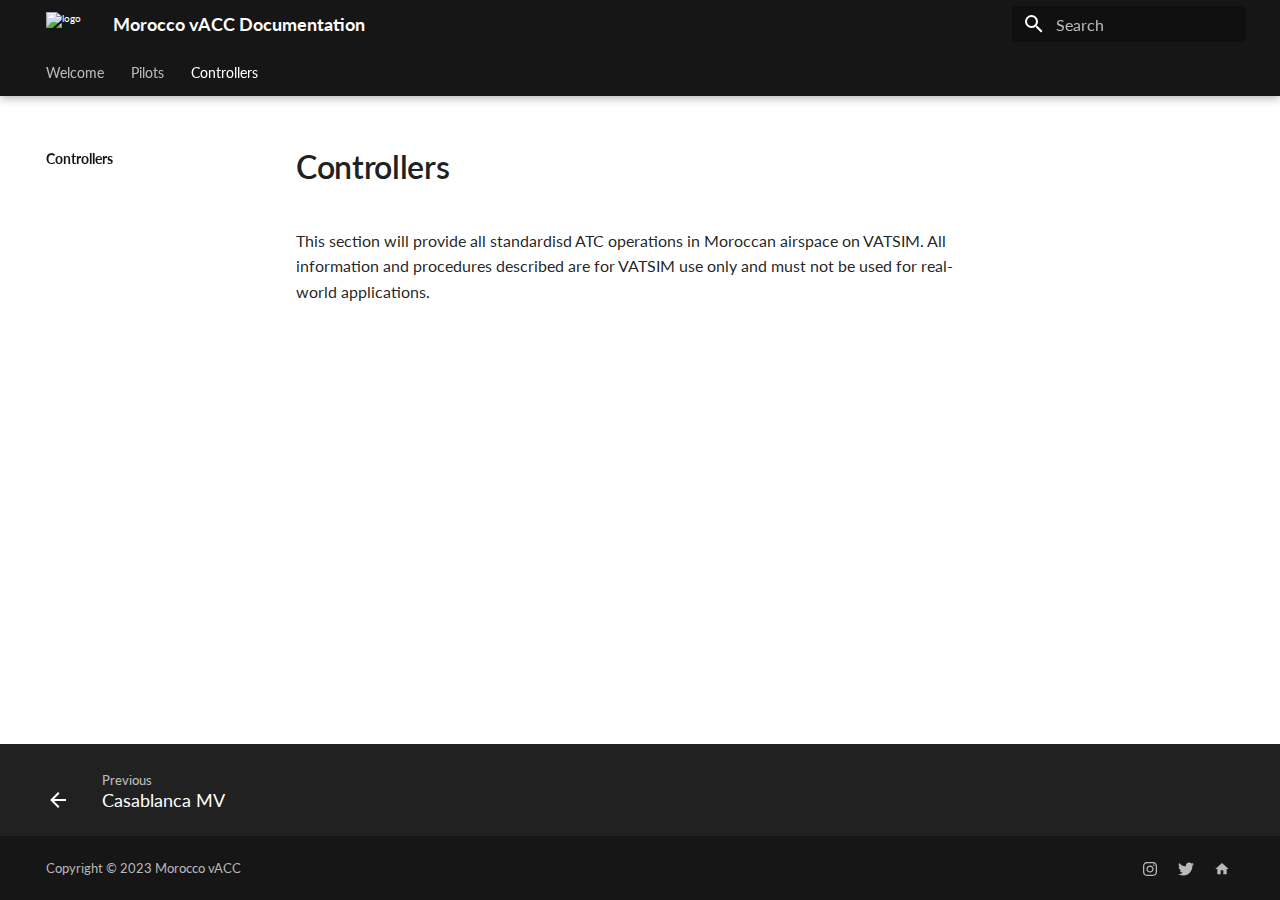
==== controllers/index.html @ 79b38e02 "Deployed 1d47300 with MkDocs version: 1.4.2" ====
<!doctype html>
<html lang="en" class="no-js">
  <head>
    
      <meta charset="utf-8">
      <meta name="viewport" content="width=device-width,initial-scale=1">
      
      
        <meta name="author" content="Ali Badreldeen & Bobbie Chell">
      
      
        <link rel="canonical" href="https://docs.vatsim.ma/controllers/">
      
      <link rel="icon" href="https://images-ext-2.discordapp.net/external/pIv8CpgEbbIyJiW8IvkGZwYP6ZGGUyQFmLRY-KtphKc/https/www.vatsim.ma/wp-content/uploads/2023/02/favicon.png">
      <meta name="generator" content="mkdocs-1.4.2, mkdocs-material-8.2.13">
    
    
      
        <title>Controllers - Morocco vACC Documentation</title>
      
    
    
      <link rel="stylesheet" href="../assets/stylesheets/main.e411adfe.min.css">
      
        
        <link rel="stylesheet" href="../assets/stylesheets/palette.cc9b2e1e.min.css">
        
      
    
    
    
      
        
        
        <link rel="preconnect" href="https://fonts.gstatic.com" crossorigin>
        <link rel="stylesheet" href="https://fonts.googleapis.com/css?family=Lato:300,300i,400,400i,700,700i%7CRoboto+Mono:400,400i,700,700i&display=fallback">
        <style>:root{--md-text-font:"Lato";--md-code-font:"Roboto Mono"}</style>
      
    
    
      <link rel="stylesheet" href="../stylesheets/marvacc.css">
    
    <script>__md_scope=new URL("..",location),__md_get=(e,_=localStorage,t=__md_scope)=>JSON.parse(_.getItem(t.pathname+"."+e)),__md_set=(e,_,t=localStorage,a=__md_scope)=>{try{t.setItem(a.pathname+"."+e,JSON.stringify(_))}catch(e){}}</script>
    
      

    
    
  </head>
  
  
    
    
    
    
    
    <body dir="ltr" data-md-color-scheme="marvacc" data-md-color-primary="" data-md-color-accent="">
  
    
    
    <input class="md-toggle" data-md-toggle="drawer" type="checkbox" id="__drawer" autocomplete="off">
    <input class="md-toggle" data-md-toggle="search" type="checkbox" id="__search" autocomplete="off">
    <label class="md-overlay" for="__drawer"></label>
    <div data-md-component="skip">
      
    </div>
    <div data-md-component="announce">
      
    </div>
    
      <div data-md-component="outdated" hidden>
        <aside class="md-banner md-banner--warning">
          
        </aside>
      </div>
    
    
      

  

<header class="md-header md-header--lifted" data-md-component="header">
  <nav class="md-header__inner md-grid" aria-label="Header">
    <a href=".." title="Morocco vACC Documentation" class="md-header__button md-logo" aria-label="Morocco vACC Documentation" data-md-component="logo">
      
  <img src="https://images-ext-2.discordapp.net/external/pIv8CpgEbbIyJiW8IvkGZwYP6ZGGUyQFmLRY-KtphKc/https/www.vatsim.ma/wp-content/uploads/2023/02/favicon.png" alt="logo">

    </a>
    <label class="md-header__button md-icon" for="__drawer">
      <svg xmlns="http://www.w3.org/2000/svg" viewBox="0 0 24 24"><path d="M3 6h18v2H3V6m0 5h18v2H3v-2m0 5h18v2H3v-2Z"/></svg>
    </label>
    <div class="md-header__title" data-md-component="header-title">
      <div class="md-header__ellipsis">
        <div class="md-header__topic">
          <span class="md-ellipsis">
            Morocco vACC Documentation
          </span>
        </div>
        <div class="md-header__topic" data-md-component="header-topic">
          <span class="md-ellipsis">
            
              Controllers
            
          </span>
        </div>
      </div>
    </div>
    
    
    
      <label class="md-header__button md-icon" for="__search">
        <svg xmlns="http://www.w3.org/2000/svg" viewBox="0 0 24 24"><path d="M9.5 3A6.5 6.5 0 0 1 16 9.5c0 1.61-.59 3.09-1.56 4.23l.27.27h.79l5 5-1.5 1.5-5-5v-.79l-.27-.27A6.516 6.516 0 0 1 9.5 16 6.5 6.5 0 0 1 3 9.5 6.5 6.5 0 0 1 9.5 3m0 2C7 5 5 7 5 9.5S7 14 9.5 14 14 12 14 9.5 12 5 9.5 5Z"/></svg>
      </label>
      <div class="md-search" data-md-component="search" role="dialog">
  <label class="md-search__overlay" for="__search"></label>
  <div class="md-search__inner" role="search">
    <form class="md-search__form" name="search">
      <input type="text" class="md-search__input" name="query" aria-label="Search" placeholder="Search" autocapitalize="off" autocorrect="off" autocomplete="off" spellcheck="false" data-md-component="search-query" required>
      <label class="md-search__icon md-icon" for="__search">
        <svg xmlns="http://www.w3.org/2000/svg" viewBox="0 0 24 24"><path d="M9.5 3A6.5 6.5 0 0 1 16 9.5c0 1.61-.59 3.09-1.56 4.23l.27.27h.79l5 5-1.5 1.5-5-5v-.79l-.27-.27A6.516 6.516 0 0 1 9.5 16 6.5 6.5 0 0 1 3 9.5 6.5 6.5 0 0 1 9.5 3m0 2C7 5 5 7 5 9.5S7 14 9.5 14 14 12 14 9.5 12 5 9.5 5Z"/></svg>
        <svg xmlns="http://www.w3.org/2000/svg" viewBox="0 0 24 24"><path d="M20 11v2H8l5.5 5.5-1.42 1.42L4.16 12l7.92-7.92L13.5 5.5 8 11h12Z"/></svg>
      </label>
      <nav class="md-search__options" aria-label="Search">
        
          <a href="javascript:void(0)" class="md-search__icon md-icon" aria-label="Share" data-clipboard data-clipboard-text="" data-md-component="search-share" tabindex="-1">
            <svg xmlns="http://www.w3.org/2000/svg" viewBox="0 0 24 24"><path d="M18 16.08c-.76 0-1.44.3-1.96.77L8.91 12.7c.05-.23.09-.46.09-.7 0-.24-.04-.47-.09-.7l7.05-4.11c.54.5 1.25.81 2.04.81a3 3 0 0 0 3-3 3 3 0 0 0-3-3 3 3 0 0 0-3 3c0 .24.04.47.09.7L8.04 9.81C7.5 9.31 6.79 9 6 9a3 3 0 0 0-3 3 3 3 0 0 0 3 3c.79 0 1.5-.31 2.04-.81l7.12 4.15c-.05.21-.08.43-.08.66 0 1.61 1.31 2.91 2.92 2.91 1.61 0 2.92-1.3 2.92-2.91A2.92 2.92 0 0 0 18 16.08Z"/></svg>
          </a>
        
        <button type="reset" class="md-search__icon md-icon" aria-label="Clear" tabindex="-1">
          <svg xmlns="http://www.w3.org/2000/svg" viewBox="0 0 24 24"><path d="M19 6.41 17.59 5 12 10.59 6.41 5 5 6.41 10.59 12 5 17.59 6.41 19 12 13.41 17.59 19 19 17.59 13.41 12 19 6.41Z"/></svg>
        </button>
      </nav>
      
        <div class="md-search__suggest" data-md-component="search-suggest"></div>
      
    </form>
    <div class="md-search__output">
      <div class="md-search__scrollwrap" data-md-scrollfix>
        <div class="md-search-result" data-md-component="search-result">
          <div class="md-search-result__meta">
            Initializing search
          </div>
          <ol class="md-search-result__list"></ol>
        </div>
      </div>
    </div>
  </div>
</div>
    
    
  </nav>
  
    
      
<nav class="md-tabs" aria-label="Tabs" data-md-component="tabs">
  <div class="md-tabs__inner md-grid">
    <ul class="md-tabs__list">
      
        
  
  


  <li class="md-tabs__item">
    <a href=".." class="md-tabs__link">
      Welcome
    </a>
  </li>

      
        
  
  


  
  
  
    <li class="md-tabs__item">
      <a href="../pilots/" class="md-tabs__link">
        Pilots
      </a>
    </li>
  

      
        
  
  
    
  


  
  
  
    <li class="md-tabs__item">
      <a href="./" class="md-tabs__link md-tabs__link--active">
        Controllers
      </a>
    </li>
  

      
    </ul>
  </div>
</nav>
    
  
</header>
    
    <div class="md-container" data-md-component="container">
      
      
        
      
      <main class="md-main" data-md-component="main">
        <div class="md-main__inner md-grid">
          
            
              
              <div class="md-sidebar md-sidebar--primary" data-md-component="sidebar" data-md-type="navigation" >
                <div class="md-sidebar__scrollwrap">
                  <div class="md-sidebar__inner">
                    

  


<nav class="md-nav md-nav--primary md-nav--lifted" aria-label="Navigation" data-md-level="0">
  <label class="md-nav__title" for="__drawer">
    <a href=".." title="Morocco vACC Documentation" class="md-nav__button md-logo" aria-label="Morocco vACC Documentation" data-md-component="logo">
      
  <img src="https://images-ext-2.discordapp.net/external/pIv8CpgEbbIyJiW8IvkGZwYP6ZGGUyQFmLRY-KtphKc/https/www.vatsim.ma/wp-content/uploads/2023/02/favicon.png" alt="logo">

    </a>
    Morocco vACC Documentation
  </label>
  
  <ul class="md-nav__list" data-md-scrollfix>
    
      
      
      

  
  
  
    <li class="md-nav__item">
      <a href=".." class="md-nav__link">
        Welcome
      </a>
    </li>
  

    
      
      
      

  
  
  
    
    <li class="md-nav__item md-nav__item--nested">
      
      
        <input class="md-nav__toggle md-toggle" data-md-toggle="__nav_2" type="checkbox" id="__nav_2" >
      
      
      
        
          
            
          
        
          
        
      
      
        
        
        <div class="md-nav__link md-nav__link--index ">
          <a href="../pilots/">Pilots</a>
          
            <label for="__nav_2">
              <span class="md-nav__icon md-icon"></span>
            </label>
          
        </div>
      
      <nav class="md-nav" aria-label="Pilots" data-md-level="1">
        <label class="md-nav__title" for="__nav_2">
          <span class="md-nav__icon md-icon"></span>
          Pilots
        </label>
        <ul class="md-nav__list" data-md-scrollfix>
          
            
          
            
              
  
  
  
    
      
    
    <li class="md-nav__item md-nav__item--section md-nav__item--nested">
      
      
        <input class="md-nav__toggle md-toggle" data-md-toggle="__nav_2_2" type="checkbox" id="__nav_2_2" >
      
      
      
        
          
        
      
      
        <label class="md-nav__link" for="__nav_2_2">
          Briefings
          <span class="md-nav__icon md-icon"></span>
        </label>
      
      <nav class="md-nav" aria-label="Briefings" data-md-level="2">
        <label class="md-nav__title" for="__nav_2_2">
          <span class="md-nav__icon md-icon"></span>
          Briefings
        </label>
        <ul class="md-nav__list" data-md-scrollfix>
          
            
              
  
  
  
    <li class="md-nav__item">
      <a href="../pilots/briefings/casablanca/" class="md-nav__link">
        Casablanca MV
      </a>
    </li>
  

            
          
        </ul>
      </nav>
    </li>
  

            
          
        </ul>
      </nav>
    </li>
  

    
      
      
      

  
  
    
  
  
    
    <li class="md-nav__item md-nav__item--active md-nav__item--nested">
      
      
        <input class="md-nav__toggle md-toggle" data-md-toggle="__nav_3" type="checkbox" id="__nav_3" checked>
      
      
      
        
          
            
          
        
      
      
        
        
        <div class="md-nav__link md-nav__link--index md-nav__link--active">
          <a href="./">Controllers</a>
          
        </div>
      
      <nav class="md-nav" aria-label="Controllers" data-md-level="1">
        <label class="md-nav__title" for="__nav_3">
          <span class="md-nav__icon md-icon"></span>
          Controllers
        </label>
        <ul class="md-nav__list" data-md-scrollfix>
          
            
          
        </ul>
      </nav>
    </li>
  

    
  </ul>
</nav>
                  </div>
                </div>
              </div>
            
            
              
              <div class="md-sidebar md-sidebar--secondary" data-md-component="sidebar" data-md-type="toc" >
                <div class="md-sidebar__scrollwrap">
                  <div class="md-sidebar__inner">
                    

<nav class="md-nav md-nav--secondary" aria-label="Table of contents">
  
  
  
  
</nav>
                  </div>
                </div>
              </div>
            
          
          <div class="md-content" data-md-component="content">
            <article class="md-content__inner md-typeset">
              
                
  <a href="edit/main/docs/controllers/index.md" title="Edit this page" class="md-content__button md-icon">
    <svg xmlns="http://www.w3.org/2000/svg" viewBox="0 0 24 24"><path d="M20.71 7.04c.39-.39.39-1.04 0-1.41l-2.34-2.34c-.37-.39-1.02-.39-1.41 0l-1.84 1.83 3.75 3.75M3 17.25V21h3.75L17.81 9.93l-3.75-3.75L3 17.25Z"/></svg>
  </a>



  <h1>Controllers</h1>

<p>This section will provide all standardisd ATC operations in Moroccan airspace on VATSIM. All information and procedures described are for VATSIM use only and must not be used for real-world applications.</p>

              
            </article>
          </div>
        </div>
        
      </main>
      
        <footer class="md-footer">
  
    <nav class="md-footer__inner md-grid" aria-label="Footer">
      
        
        <a href="../pilots/briefings/casablanca/" class="md-footer__link md-footer__link--prev" aria-label="Previous: Casablanca MV" rel="prev">
          <div class="md-footer__button md-icon">
            <svg xmlns="http://www.w3.org/2000/svg" viewBox="0 0 24 24"><path d="M20 11v2H8l5.5 5.5-1.42 1.42L4.16 12l7.92-7.92L13.5 5.5 8 11h12Z"/></svg>
          </div>
          <div class="md-footer__title">
            <div class="md-ellipsis">
              <span class="md-footer__direction">
                Previous
              </span>
              Casablanca MV
            </div>
          </div>
        </a>
      
      
    </nav>
  
  <div class="md-footer-meta md-typeset">
    <div class="md-footer-meta__inner md-grid">
      <div class="md-copyright">
  
    <div class="md-copyright__highlight">
      Copyright © 2023 Morocco vACC
    </div>
  
  
</div>
      
        <div class="md-social">
  
    
    
      
      
    
    <a href="https://www.instagram.com/moroccovacc/" target="_blank" rel="noopener" title="www.instagram.com" class="md-social__link">
      <svg xmlns="http://www.w3.org/2000/svg" viewBox="0 0 448 512"><!--! Font Awesome Free 6.1.1 by @fontawesome - https://fontawesome.com License - https://fontawesome.com/license/free (Icons: CC BY 4.0, Fonts: SIL OFL 1.1, Code: MIT License) Copyright 2022 Fonticons, Inc.--><path d="M224.1 141c-63.6 0-114.9 51.3-114.9 114.9s51.3 114.9 114.9 114.9S339 319.5 339 255.9 287.7 141 224.1 141zm0 189.6c-41.1 0-74.7-33.5-74.7-74.7s33.5-74.7 74.7-74.7 74.7 33.5 74.7 74.7-33.6 74.7-74.7 74.7zm146.4-194.3c0 14.9-12 26.8-26.8 26.8-14.9 0-26.8-12-26.8-26.8s12-26.8 26.8-26.8 26.8 12 26.8 26.8zm76.1 27.2c-1.7-35.9-9.9-67.7-36.2-93.9-26.2-26.2-58-34.4-93.9-36.2-37-2.1-147.9-2.1-184.9 0-35.8 1.7-67.6 9.9-93.9 36.1s-34.4 58-36.2 93.9c-2.1 37-2.1 147.9 0 184.9 1.7 35.9 9.9 67.7 36.2 93.9s58 34.4 93.9 36.2c37 2.1 147.9 2.1 184.9 0 35.9-1.7 67.7-9.9 93.9-36.2 26.2-26.2 34.4-58 36.2-93.9 2.1-37 2.1-147.8 0-184.8zM398.8 388c-7.8 19.6-22.9 34.7-42.6 42.6-29.5 11.7-99.5 9-132.1 9s-102.7 2.6-132.1-9c-19.6-7.8-34.7-22.9-42.6-42.6-11.7-29.5-9-99.5-9-132.1s-2.6-102.7 9-132.1c7.8-19.6 22.9-34.7 42.6-42.6 29.5-11.7 99.5-9 132.1-9s102.7-2.6 132.1 9c19.6 7.8 34.7 22.9 42.6 42.6 11.7 29.5 9 99.5 9 132.1s2.7 102.7-9 132.1z"/></svg>
    </a>
  
    
    
      
      
    
    <a href="https://twitter.com/MoroccoVacc" target="_blank" rel="noopener" title="twitter.com" class="md-social__link">
      <svg xmlns="http://www.w3.org/2000/svg" viewBox="0 0 512 512"><!--! Font Awesome Free 6.1.1 by @fontawesome - https://fontawesome.com License - https://fontawesome.com/license/free (Icons: CC BY 4.0, Fonts: SIL OFL 1.1, Code: MIT License) Copyright 2022 Fonticons, Inc.--><path d="M459.37 151.716c.325 4.548.325 9.097.325 13.645 0 138.72-105.583 298.558-298.558 298.558-59.452 0-114.68-17.219-161.137-47.106 8.447.974 16.568 1.299 25.34 1.299 49.055 0 94.213-16.568 130.274-44.832-46.132-.975-84.792-31.188-98.112-72.772 6.498.974 12.995 1.624 19.818 1.624 9.421 0 18.843-1.3 27.614-3.573-48.081-9.747-84.143-51.98-84.143-102.985v-1.299c13.969 7.797 30.214 12.67 47.431 13.319-28.264-18.843-46.781-51.005-46.781-87.391 0-19.492 5.197-37.36 14.294-52.954 51.655 63.675 129.3 105.258 216.365 109.807-1.624-7.797-2.599-15.918-2.599-24.04 0-57.828 46.782-104.934 104.934-104.934 30.213 0 57.502 12.67 76.67 33.137 23.715-4.548 46.456-13.32 66.599-25.34-7.798 24.366-24.366 44.833-46.132 57.827 21.117-2.273 41.584-8.122 60.426-16.243-14.292 20.791-32.161 39.308-52.628 54.253z"/></svg>
    </a>
  
    
    
    <a href="https://vatsim.ma" target="_blank" rel="noopener" title="Home" class="md-social__link">
      <svg xmlns="http://www.w3.org/2000/svg" viewBox="0 0 24 24"><path d="M10 20v-6h4v6h5v-8h3L12 3 2 12h3v8h5Z"/></svg>
    </a>
  
</div>
      
    </div>
  </div>
</footer>
      
    </div>
    <div class="md-dialog" data-md-component="dialog">
      <div class="md-dialog__inner md-typeset"></div>
    </div>
    <script id="__config" type="application/json">{"base": "..", "features": ["navigation.tabs", "navigation.sections", "toc", "breadcrumbs", "navigation.instant", "navigation.tabs.sticky", "navigation.tracking", "navigation.indexes", "search.suggest", "search.highlight", "search.share"], "search": "../assets/javascripts/workers/search.2a1c317c.min.js", "translations": {"clipboard.copied": "Copied to clipboard", "clipboard.copy": "Copy to clipboard", "search.config.lang": "en", "search.config.pipeline": "trimmer, stopWordFilter", "search.config.separator": "[\\s\\-]+", "search.placeholder": "Search", "search.result.more.one": "1 more on this page", "search.result.more.other": "# more on this page", "search.result.none": "No matching documents", "search.result.one": "1 matching document", "search.result.other": "# matching documents", "search.result.placeholder": "Type to start searching", "search.result.term.missing": "Missing", "select.version.title": "Select version"}, "version": {"provider": "mike"}}</script>
    
    
      <script src="../assets/javascripts/bundle.ed9748b7.min.js"></script>
      
    
  </body>
</html>
---- assets/stylesheets/main.e411adfe.min.css ----
@charset "UTF-8";html{-webkit-text-size-adjust:none;-moz-text-size-adjust:none;-ms-text-size-adjust:none;text-size-adjust:none;box-sizing:border-box}*,:after,:before{box-sizing:inherit}@media (prefers-reduced-motion){*,:after,:before{transition:none!important}}body{margin:0}a,button,input,label{-webkit-tap-highlight-color:transparent}a{color:inherit;text-decoration:none}hr{border:0;box-sizing:initial;display:block;height:.05rem;overflow:visible;padding:0}small{font-size:80%}sub,sup{line-height:1em}img{border-style:none}table{border-collapse:initial;border-spacing:0}td,th{font-weight:400;vertical-align:top}button{background:transparent;border:0;font-family:inherit;font-size:inherit;margin:0;padding:0}input{border:0;outline:none}:root{--md-default-fg-color:rgba(0,0,0,.87);--md-default-fg-color--light:rgba(0,0,0,.54);--md-default-fg-color--lighter:rgba(0,0,0,.32);--md-default-fg-color--lightest:rgba(0,0,0,.07);--md-default-bg-color:#fff;--md-default-bg-color--light:hsla(0,0%,100%,.7);--md-default-bg-color--lighter:hsla(0,0%,100%,.3);--md-default-bg-color--lightest:hsla(0,0%,100%,.12);--md-primary-fg-color:#4051b5;--md-primary-fg-color--light:#5d6cc0;--md-primary-fg-color--dark:#303fa1;--md-primary-bg-color:#fff;--md-primary-bg-color--light:hsla(0,0%,100%,.7);--md-accent-fg-color:#526cfe;--md-accent-fg-color--transparent:rgba(82,108,254,.1);--md-accent-bg-color:#fff;--md-accent-bg-color--light:hsla(0,0%,100%,.7);--md-shadow-z1:0 0.2rem 0.5rem rgba(0,0,0,.05),0 0 0.05rem rgba(0,0,0,.1);--md-shadow-z2:0 0.2rem 0.5rem rgba(0,0,0,.1),0 0 0.05rem rgba(0,0,0,.25);--md-shadow-z3:0 0.2rem 0.5rem rgba(0,0,0,.2),0 0 0.05rem rgba(0,0,0,.35)}:root>*{--md-code-fg-color:#36464e;--md-code-bg-color:#f5f5f5;--md-code-hl-color:rgba(255,255,0,.5);--md-code-hl-number-color:#d52a2a;--md-code-hl-special-color:#db1457;--md-code-hl-function-color:#a846b9;--md-code-hl-constant-color:#6e59d9;--md-code-hl-keyword-color:#3f6ec6;--md-code-hl-string-color:#1c7d4d;--md-code-hl-name-color:var(--md-code-fg-color);--md-code-hl-operator-color:var(--md-default-fg-color--light);--md-code-hl-punctuation-color:var(--md-default-fg-color--light);--md-code-hl-comment-color:var(--md-default-fg-color--light);--md-code-hl-generic-color:var(--md-default-fg-color--light);--md-code-hl-variable-color:var(--md-default-fg-color--light);--md-typeset-color:var(--md-default-fg-color);--md-typeset-a-color:var(--md-primary-fg-color);--md-typeset-mark-color:rgba(255,255,0,.5);--md-typeset-del-color:rgba(245,80,61,.15);--md-typeset-ins-color:rgba(11,213,112,.15);--md-typeset-kbd-color:#fafafa;--md-typeset-kbd-accent-color:#fff;--md-typeset-kbd-border-color:#b8b8b8;--md-typeset-table-color:rgba(0,0,0,.12);--md-admonition-fg-color:var(--md-default-fg-color);--md-admonition-bg-color:var(--md-default-bg-color);--md-footer-fg-color:#fff;--md-footer-fg-color--light:hsla(0,0%,100%,.7);--md-footer-fg-color--lighter:hsla(0,0%,100%,.3);--md-footer-bg-color:rgba(0,0,0,.87);--md-footer-bg-color--dark:rgba(0,0,0,.32)}.md-icon svg{fill:currentcolor;display:block;height:1.2rem;width:1.2rem}body{-webkit-font-smoothing:antialiased;-moz-osx-font-smoothing:grayscale;--md-text-font-family:var(--md-text-font,_),-apple-system,BlinkMacSystemFont,Helvetica,Arial,sans-serif;--md-code-font-family:var(--md-code-font,_),SFMono-Regular,Consolas,Menlo,monospace}body,input{font-feature-settings:"kern","liga";font-family:var(--md-text-font-family)}body,code,input,kbd,pre{color:var(--md-typeset-color)}code,kbd,pre{font-feature-settings:"kern";font-family:var(--md-code-font-family)}:root{--md-typeset-table-sort-icon:url('data:image/svg+xml;charset=utf-8,<svg xmlns="http://www.w3.org/2000/svg" viewBox="0 0 24 24"><path d="m18 21-4-4h3V7h-3l4-4 4 4h-3v10h3M2 19v-2h10v2M2 13v-2h7v2M2 7V5h4v2H2Z"/></svg>');--md-typeset-table-sort-icon--asc:url('data:image/svg+xml;charset=utf-8,<svg xmlns="http://www.w3.org/2000/svg" viewBox="0 0 24 24"><path d="M19 17h3l-4 4-4-4h3V3h2M2 17h10v2H2M6 5v2H2V5m0 6h7v2H2v-2Z"/></svg>');--md-typeset-table-sort-icon--desc:url('data:image/svg+xml;charset=utf-8,<svg xmlns="http://www.w3.org/2000/svg" viewBox="0 0 24 24"><path d="M19 7h3l-4-4-4 4h3v14h2M2 17h10v2H2M6 5v2H2V5m0 6h7v2H2v-2Z"/></svg>')}.md-typeset{-webkit-print-color-adjust:exact;-moz-print-color-adjust:exact;color-adjust:exact;font-size:.8rem;line-height:1.6}@media print{.md-typeset{font-size:.68rem}}.md-typeset blockquote,.md-typeset dl,.md-typeset figure,.md-typeset ol,.md-typeset pre,.md-typeset ul{margin-bottom:1em;margin-top:1em}.md-typeset h1{color:var(--md-default-fg-color--light);font-size:2em;line-height:1.3;margin:0 0 1.25em}.md-typeset h1,.md-typeset h2{font-weight:300;letter-spacing:-.01em}.md-typeset h2{font-size:1.5625em;line-height:1.4;margin:1.6em 0 .64em}.md-typeset h3{font-size:1.25em;font-weight:400;letter-spacing:-.01em;line-height:1.5;margin:1.6em 0 .8em}.md-typeset h2+h3{margin-top:.8em}.md-typeset h4{font-weight:700;letter-spacing:-.01em;margin:1em 0}.md-typeset h5,.md-typeset h6{color:var(--md-default-fg-color--light);font-size:.8em;font-weight:700;letter-spacing:-.01em;margin:1.25em 0}.md-typeset h5{text-transform:uppercase}.md-typeset hr{border-bottom:.05rem solid var(--md-default-fg-color--lightest);display:flow-root;margin:1.5em 0}.md-typeset a{color:var(--md-typeset-a-color);word-break:break-word}.md-typeset a,.md-typeset a:before{transition:color 125ms}.md-typeset a:focus,.md-typeset a:hover{color:var(--md-accent-fg-color)}.md-typeset a:focus code,.md-typeset a:hover code{background-color:var(--md-accent-fg-color--transparent)}.md-typeset a code{color:currentcolor;transition:background-color 125ms}.md-typeset a.focus-visible{outline-color:var(--md-accent-fg-color);outline-offset:.2rem}.md-typeset code,.md-typeset kbd,.md-typeset pre{color:var(--md-code-fg-color);direction:ltr}@media print{.md-typeset code,.md-typeset kbd,.md-typeset pre{white-space:pre-wrap}}.md-typeset code{background-color:var(--md-code-bg-color);border-radius:.1rem;-webkit-box-decoration-break:clone;box-decoration-break:clone;font-size:.85em;padding:0 .2941176471em;word-break:break-word}.md-typeset code:not(.focus-visible){-webkit-tap-highlight-color:transparent;outline:none}.md-typeset pre{display:flow-root;line-height:1.4;position:relative}.md-typeset pre>code{-webkit-box-decoration-break:slice;box-decoration-break:slice;box-shadow:none;display:block;margin:0;outline-color:var(--md-accent-fg-color);overflow:auto;padding:.7720588235em 1.1764705882em;scrollbar-color:var(--md-default-fg-color--lighter) transparent;scrollbar-width:thin;touch-action:auto;word-break:normal}.md-typeset pre>code:hover{scrollbar-color:var(--md-accent-fg-color) transparent}.md-typeset pre>code::-webkit-scrollbar{height:.2rem;width:.2rem}.md-typeset pre>code::-webkit-scrollbar-thumb{background-color:var(--md-default-fg-color--lighter)}.md-typeset pre>code::-webkit-scrollbar-thumb:hover{background-color:var(--md-accent-fg-color)}.md-typeset kbd{background-color:var(--md-typeset-kbd-color);border-radius:.1rem;box-shadow:0 .1rem 0 .05rem var(--md-typeset-kbd-border-color),0 .1rem 0 var(--md-typeset-kbd-border-color),0 -.1rem .2rem var(--md-typeset-kbd-accent-color) inset;color:var(--md-default-fg-color);display:inline-block;font-size:.75em;padding:0 .6666666667em;vertical-align:text-top;word-break:break-word}.md-typeset mark{background-color:var(--md-typeset-mark-color);-webkit-box-decoration-break:clone;box-decoration-break:clone;color:inherit;word-break:break-word}.md-typeset abbr{border-bottom:.05rem dotted var(--md-default-fg-color--light);cursor:help;text-decoration:none}@media (hover:none){.md-typeset abbr{position:relative}.md-typeset abbr[title]:-webkit-any(:focus,:hover):after{background-color:var(--md-default-fg-color);border-radius:.1rem;box-shadow:var(--md-shadow-z3);color:var(--md-default-bg-color);content:attr(title);display:inline-block;font-size:.7rem;margin-top:2em;max-width:80%;min-width:-webkit-max-content;min-width:max-content;padding:.2rem .3rem;position:absolute;width:auto}.md-typeset abbr[title]:-moz-any(:focus,:hover):after{background-color:var(--md-default-fg-color);border-radius:.1rem;box-shadow:var(--md-shadow-z3);color:var(--md-default-bg-color);content:attr(title);display:inline-block;font-size:.7rem;margin-top:2em;max-width:80%;min-width:-moz-max-content;min-width:max-content;padding:.2rem .3rem;position:absolute;width:auto}[dir=ltr] .md-typeset abbr[title]:-webkit-any(:focus,:hover):after{left:0}[dir=ltr] .md-typeset abbr[title]:-moz-any(:focus,:hover):after{left:0}[dir=ltr] .md-typeset abbr[title]:is(:focus,:hover):after{left:0}[dir=rtl] .md-typeset abbr[title]:-webkit-any(:focus,:hover):after{right:0}[dir=rtl] .md-typeset abbr[title]:-moz-any(:focus,:hover):after{right:0}[dir=rtl] .md-typeset abbr[title]:is(:focus,:hover):after{right:0}.md-typeset abbr[title]:is(:focus,:hover):after{background-color:var(--md-default-fg-color);border-radius:.1rem;box-shadow:var(--md-shadow-z3);color:var(--md-default-bg-color);content:attr(title);display:inline-block;font-size:.7rem;margin-top:2em;max-width:80%;min-width:-webkit-max-content;min-width:-moz-max-content;min-width:max-content;padding:.2rem .3rem;position:absolute;width:auto}}.md-typeset small{opacity:.75}[dir=ltr] .md-typeset sub,[dir=ltr] .md-typeset sup{margin-left:.078125em}[dir=rtl] .md-typeset sub,[dir=rtl] .md-typeset sup{margin-right:.078125em}[dir=ltr] .md-typeset blockquote{padding-left:.6rem}[dir=rtl] .md-typeset blockquote{padding-right:.6rem}[dir=ltr] .md-typeset blockquote{border-left:.2rem solid var(--md-default-fg-color--lighter)}[dir=rtl] .md-typeset blockquote{border-right:.2rem solid var(--md-default-fg-color--lighter)}.md-typeset blockquote{color:var(--md-default-fg-color--light);margin-left:0;margin-right:0}.md-typeset ul{list-style-type:disc}[dir=ltr] .md-typeset ol,[dir=ltr] .md-typeset ul{margin-left:.625em}[dir=rtl] .md-typeset ol,[dir=rtl] .md-typeset ul{margin-right:.625em}.md-typeset ol,.md-typeset ul{padding:0}.md-typeset ol:not([hidden]),.md-typeset ul:not([hidden]){display:flow-root}.md-typeset ol ol,.md-typeset ul ol{list-style-type:lower-alpha}.md-typeset ol ol ol,.md-typeset ul ol ol{list-style-type:lower-roman}[dir=ltr] .md-typeset ol li,[dir=ltr] .md-typeset ul li{margin-left:1.25em}[dir=rtl] .md-typeset ol li,[dir=rtl] .md-typeset ul li{margin-right:1.25em}.md-typeset ol li,.md-typeset ul li{margin-bottom:.5em}.md-typeset ol li blockquote,.md-typeset ol li p,.md-typeset ul li blockquote,.md-typeset ul li p{margin:.5em 0}.md-typeset ol li:last-child,.md-typeset ul li:last-child{margin-bottom:0}.md-typeset ol li :-webkit-any(ul,ol),.md-typeset ul li :-webkit-any(ul,ol){margin-bottom:.5em;margin-top:.5em}.md-typeset ol li :-moz-any(ul,ol),.md-typeset ul li :-moz-any(ul,ol){margin-bottom:.5em;margin-top:.5em}[dir=ltr] .md-typeset ol li :-webkit-any(ul,ol),[dir=ltr] .md-typeset ul li :-webkit-any(ul,ol){margin-left:.625em}[dir=ltr] .md-typeset ol li :-moz-any(ul,ol),[dir=ltr] .md-typeset ul li :-moz-any(ul,ol){margin-left:.625em}[dir=ltr] .md-typeset ol li :is(ul,ol),[dir=ltr] .md-typeset ul li :is(ul,ol){margin-left:.625em}[dir=rtl] .md-typeset ol li :-webkit-any(ul,ol),[dir=rtl] .md-typeset ul li :-webkit-any(ul,ol){margin-right:.625em}[dir=rtl] .md-typeset ol li :-moz-any(ul,ol),[dir=rtl] .md-typeset ul li :-moz-any(ul,ol){margin-right:.625em}[dir=rtl] .md-typeset ol li :is(ul,ol),[dir=rtl] .md-typeset ul li :is(ul,ol){margin-right:.625em}.md-typeset ol li :is(ul,ol),.md-typeset ul li :is(ul,ol){margin-bottom:.5em;margin-top:.5em}[dir=ltr] .md-typeset dd{margin-left:1.875em}[dir=rtl] .md-typeset dd{margin-right:1.875em}.md-typeset dd{margin-bottom:1.5em;margin-top:1em}.md-typeset img,.md-typeset svg{height:auto;max-width:100%}.md-typeset img[align=left],.md-typeset svg[align=left]{margin:1em 1em 1em 0}.md-typeset img[align=right],.md-typeset svg[align=right]{margin:1em 0 1em 1em}.md-typeset img[align]:only-child,.md-typeset svg[align]:only-child{margin-top:0}.md-typeset img[src$="#gh-dark-mode-only"],.md-typeset img[src$="#only-dark"]{display:none}.md-typeset figure{display:flow-root;margin:1em auto;max-width:100%;text-align:center;width:-webkit-fit-content;width:-moz-fit-content;width:fit-content}.md-typeset figure img{display:block}.md-typeset figcaption{font-style:italic;margin:1em auto;max-width:24rem}.md-typeset iframe{max-width:100%}.md-typeset table:not([class]){background-color:var(--md-default-bg-color);border:.05rem solid var(--md-typeset-table-color);border-radius:.1rem;display:inline-block;font-size:.64rem;max-width:100%;overflow:auto;touch-action:auto}@media print{.md-typeset table:not([class]){display:table}}.md-typeset table:not([class])+*{margin-top:1.5em}.md-typeset table:not([class]) :-webkit-any(th,td)>:first-child{margin-top:0}.md-typeset table:not([class]) :-moz-any(th,td)>:first-child{margin-top:0}.md-typeset table:not([class]) :is(th,td)>:first-child{margin-top:0}.md-typeset table:not([class]) :-webkit-any(th,td)>:last-child{margin-bottom:0}.md-typeset table:not([class]) :-moz-any(th,td)>:last-child{margin-bottom:0}.md-typeset table:not([class]) :is(th,td)>:last-child{margin-bottom:0}.md-typeset table:not([class]) :-webkit-any(th,td):not([align]){text-align:left}.md-typeset table:not([class]) :-moz-any(th,td):not([align]){text-align:left}.md-typeset table:not([class]) :is(th,td):not([align]){text-align:left}[dir=rtl] .md-typeset table:not([class]) :-webkit-any(th,td):not([align]){text-align:right}[dir=rtl] .md-typeset table:not([class]) :-moz-any(th,td):not([align]){text-align:right}[dir=rtl] .md-typeset table:not([class]) :is(th,td):not([align]){text-align:right}.md-typeset table:not([class]) th{font-weight:700;min-width:5rem;padding:.9375em 1.25em;vertical-align:top}.md-typeset table:not([class]) th a{color:inherit}.md-typeset table:not([class]) td{border-top:.05rem solid var(--md-typeset-table-color);padding:.9375em 1.25em;vertical-align:top}.md-typeset table:not([class]) tbody tr{transition:background-color 125ms}.md-typeset table:not([class]) tbody tr:hover{background-color:rgba(0,0,0,.035);box-shadow:0 .05rem 0 var(--md-default-bg-color) inset}.md-typeset table:not([class]) a{word-break:normal}.md-typeset table th[role=columnheader]{cursor:pointer}[dir=ltr] .md-typeset table th[role=columnheader]:after{margin-left:.5em}[dir=rtl] .md-typeset table th[role=columnheader]:after{margin-right:.5em}.md-typeset table th[role=columnheader]:after{content:"";display:inline-block;height:1.2em;-webkit-mask-image:var(--md-typeset-table-sort-icon);mask-image:var(--md-typeset-table-sort-icon);-webkit-mask-repeat:no-repeat;mask-repeat:no-repeat;-webkit-mask-size:contain;mask-size:contain;transition:background-color 125ms;vertical-align:text-bottom;width:1.2em}.md-typeset table th[role=columnheader]:hover:after{background-color:var(--md-default-fg-color--lighter)}.md-typeset table th[role=columnheader][aria-sort=ascending]:after{background-color:var(--md-default-fg-color--light);-webkit-mask-image:var(--md-typeset-table-sort-icon--asc);mask-image:var(--md-typeset-table-sort-icon--asc)}.md-typeset table th[role=columnheader][aria-sort=descending]:after{background-color:var(--md-default-fg-color--light);-webkit-mask-image:var(--md-typeset-table-sort-icon--desc);mask-image:var(--md-typeset-table-sort-icon--desc)}.md-typeset__scrollwrap{margin:1em -.8rem;overflow-x:auto;touch-action:auto}.md-typeset__table{display:inline-block;margin-bottom:.5em;padding:0 .8rem}@media print{.md-typeset__table{display:block}}html .md-typeset__table table{display:table;margin:0;overflow:hidden;width:100%}@media screen and (max-width:44.9375em){.md-content__inner>pre{margin:1em -.8rem}.md-content__inner>pre code{border-radius:0}}.md-banner{background-color:var(--md-footer-bg-color);color:var(--md-footer-fg-color);overflow:auto}@media print{.md-banner{display:none}}.md-banner--warning{background:var(--md-typeset-mark-color);color:var(--md-default-fg-color)}.md-banner__inner{font-size:.7rem;margin:.6rem auto;padding:0 .8rem}html{font-size:125%;height:100%;overflow-x:hidden}@media screen and (min-width:100em){html{font-size:137.5%}}@media screen and (min-width:125em){html{font-size:150%}}body{background-color:var(--md-default-bg-color);display:flex;flex-direction:column;font-size:.5rem;min-height:100%;position:relative;width:100%}@media print{body{display:block}}@media screen and (max-width:59.9375em){body[data-md-state=lock]{position:fixed}}.md-grid{margin-left:auto;margin-right:auto;max-width:61rem}.md-container{display:flex;flex-direction:column;flex-grow:1}@media print{.md-container{display:block}}.md-main{flex-grow:1}.md-main__inner{display:flex;height:100%;margin-top:1.5rem}.md-ellipsis{overflow:hidden;text-overflow:ellipsis;white-space:nowrap}.md-toggle{display:none}.md-option{height:0;opacity:0;position:absolute;width:0}.md-option:checked+label:not([hidden]){display:block}.md-option.focus-visible+label{outline-color:var(--md-accent-fg-color);outline-style:auto}.md-skip{background-color:var(--md-default-fg-color);border-radius:.1rem;color:var(--md-default-bg-color);font-size:.64rem;margin:.5rem;opacity:0;outline-color:var(--md-accent-fg-color);padding:.3rem .5rem;position:fixed;transform:translateY(.4rem);z-index:-1}.md-skip:focus{opacity:1;transform:translateY(0);transition:transform .25s cubic-bezier(.4,0,.2,1),opacity 175ms 75ms;z-index:10}@page{margin:25mm}:root{--md-clipboard-icon:url('data:image/svg+xml;charset=utf-8,<svg xmlns="http://www.w3.org/2000/svg" viewBox="0 0 24 24"><path d="M19 21H8V7h11m0-2H8a2 2 0 0 0-2 2v14a2 2 0 0 0 2 2h11a2 2 0 0 0 2-2V7a2 2 0 0 0-2-2m-3-4H4a2 2 0 0 0-2 2v14h2V3h12V1Z"/></svg>')}.md-clipboard{border-radius:.1rem;color:var(--md-default-fg-color--lightest);cursor:pointer;height:1.5em;outline-color:var(--md-accent-fg-color);outline-offset:.1rem;position:absolute;right:.5em;top:.5em;transition:color .25s;width:1.5em;z-index:1}@media print{.md-clipboard{display:none}}.md-clipboard:not(.focus-visible){-webkit-tap-highlight-color:transparent;outline:none}:hover>.md-clipboard{color:var(--md-default-fg-color--light)}.md-clipboard:-webkit-any(:focus,:hover){color:var(--md-accent-fg-color)}.md-clipboard:-moz-any(:focus,:hover){color:var(--md-accent-fg-color)}.md-clipboard:is(:focus,:hover){color:var(--md-accent-fg-color)}.md-clipboard:after{background-color:currentcolor;content:"";display:block;height:1.125em;margin:0 auto;-webkit-mask-image:var(--md-clipboard-icon);mask-image:var(--md-clipboard-icon);-webkit-mask-repeat:no-repeat;mask-repeat:no-repeat;-webkit-mask-size:contain;mask-size:contain;width:1.125em}.md-clipboard--inline{cursor:pointer}.md-clipboard--inline code{transition:color .25s,background-color .25s}.md-clipboard--inline:-webkit-any(:focus,:hover) code{background-color:var(--md-accent-fg-color--transparent);color:var(--md-accent-fg-color)}.md-clipboard--inline:-moz-any(:focus,:hover) code{background-color:var(--md-accent-fg-color--transparent);color:var(--md-accent-fg-color)}.md-clipboard--inline:is(:focus,:hover) code{background-color:var(--md-accent-fg-color--transparent);color:var(--md-accent-fg-color)}.md-content{flex-grow:1;min-width:0}.md-content__inner{margin:0 .8rem 1.2rem;padding-top:.6rem}@media screen and (min-width:76.25em){[dir=ltr] .md-sidebar--primary:not([hidden])~.md-content>.md-content__inner{margin-left:1.2rem}[dir=ltr] .md-sidebar--secondary:not([hidden])~.md-content>.md-content__inner,[dir=rtl] .md-sidebar--primary:not([hidden])~.md-content>.md-content__inner{margin-right:1.2rem}[dir=rtl] .md-sidebar--secondary:not([hidden])~.md-content>.md-content__inner{margin-left:1.2rem}}.md-content__inner:before{content:"";display:block;height:.4rem}.md-content__inner>:last-child{margin-bottom:0}[dir=ltr] .md-content__button{margin-left:.4rem}[dir=rtl] .md-content__button{margin-right:.4rem}.md-content__button{float:right;margin:.4rem 0;padding:0}@media print{.md-content__button{display:none}}[dir=rtl] .md-content__button{float:left}.md-typeset .md-content__button{color:var(--md-default-fg-color--lighter)}.md-content__button svg{display:inline;vertical-align:top}[dir=rtl] .md-content__button svg{transform:scaleX(-1)}[dir=ltr] .md-dialog{right:.8rem}[dir=rtl] .md-dialog{left:.8rem}.md-dialog{background-color:var(--md-default-fg-color);border-radius:.1rem;bottom:.8rem;box-shadow:var(--md-shadow-z3);min-width:11.1rem;opacity:0;padding:.4rem .6rem;pointer-events:none;position:fixed;transform:translateY(100%);transition:transform 0ms .4s,opacity .4s;z-index:4}@media print{.md-dialog{display:none}}.md-dialog[data-md-state=open]{opacity:1;pointer-events:auto;transform:translateY(0);transition:transform .4s cubic-bezier(.075,.85,.175,1),opacity .4s}.md-dialog__inner{color:var(--md-default-bg-color);font-size:.7rem}.md-footer{background-color:var(--md-footer-bg-color);color:var(--md-footer-fg-color)}@media print{.md-footer{display:none}}.md-footer__inner{display:flex;justify-content:space-between;overflow:auto;padding:.2rem}.md-footer__link{display:flex;flex-grow:0.01;outline-color:var(--md-accent-fg-color);overflow:hidden;padding-bottom:.4rem;padding-top:1.4rem;transition:opacity .25s}.md-footer__link:-webkit-any(:focus,:hover){opacity:.7}.md-footer__link:-moz-any(:focus,:hover){opacity:.7}.md-footer__link:is(:focus,:hover){opacity:.7}[dir=rtl] .md-footer__link svg{transform:scaleX(-1)}@media screen and (max-width:44.9375em){.md-footer__link--prev .md-footer__title{display:none}}[dir=ltr] .md-footer__link--next{margin-left:auto}[dir=rtl] .md-footer__link--next{margin-right:auto}.md-footer__link--next{text-align:right}[dir=rtl] .md-footer__link--next{text-align:left}.md-footer__title{flex-grow:1;font-size:.9rem;line-height:2.4rem;max-width:calc(100% - 2.4rem);padding:0 1rem;position:relative}.md-footer__button{margin:.2rem;padding:.4rem}.md-footer__direction{font-size:.64rem;left:0;margin-top:-1rem;opacity:.7;padding:0 1rem;position:absolute;right:0}.md-footer-meta{background-color:var(--md-footer-bg-color--dark)}.md-footer-meta__inner{display:flex;flex-wrap:wrap;justify-content:space-between;padding:.2rem}html .md-footer-meta.md-typeset a{color:var(--md-footer-fg-color--light)}html .md-footer-meta.md-typeset a:-webkit-any(:focus,:hover){color:var(--md-footer-fg-color)}html .md-footer-meta.md-typeset a:-moz-any(:focus,:hover){color:var(--md-footer-fg-color)}html .md-footer-meta.md-typeset a:is(:focus,:hover){color:var(--md-footer-fg-color)}.md-copyright{color:var(--md-footer-fg-color--lighter);font-size:.64rem;margin:auto .6rem;padding:.4rem 0;width:100%}@media screen and (min-width:45em){.md-copyright{width:auto}}.md-copyright__highlight{color:var(--md-footer-fg-color--light)}.md-social{margin:0 .4rem;padding:.2rem 0 .6rem}@media screen and (min-width:45em){.md-social{padding:.6rem 0}}.md-social__link{display:inline-block;height:1.6rem;text-align:center;width:1.6rem}.md-social__link:before{line-height:1.9}.md-social__link svg{fill:currentcolor;max-height:.8rem;vertical-align:-25%}.md-typeset .md-button{border:.1rem solid;border-radius:.1rem;color:var(--md-primary-fg-color);cursor:pointer;display:inline-block;font-weight:700;padding:.625em 2em;transition:color 125ms,background-color 125ms,border-color 125ms}.md-typeset .md-button--primary{background-color:var(--md-primary-fg-color);border-color:var(--md-primary-fg-color);color:var(--md-primary-bg-color)}.md-typeset .md-button:-webkit-any(:focus,:hover){background-color:var(--md-accent-fg-color);border-color:var(--md-accent-fg-color);color:var(--md-accent-bg-color)}.md-typeset .md-button:-moz-any(:focus,:hover){background-color:var(--md-accent-fg-color);border-color:var(--md-accent-fg-color);color:var(--md-accent-bg-color)}.md-typeset .md-button:is(:focus,:hover){background-color:var(--md-accent-fg-color);border-color:var(--md-accent-fg-color);color:var(--md-accent-bg-color)}[dir=ltr] .md-typeset .md-input{border-top-left-radius:.1rem}[dir=ltr] .md-typeset .md-input,[dir=rtl] .md-typeset .md-input{border-top-right-radius:.1rem}[dir=rtl] .md-typeset .md-input{border-top-left-radius:.1rem}.md-typeset .md-input{border-bottom:.1rem solid var(--md-default-fg-color--lighter);box-shadow:var(--md-shadow-z1);font-size:.8rem;height:1.8rem;padding:0 .6rem;transition:border .25s,box-shadow .25s}.md-typeset .md-input:-webkit-any(:focus,:hover){border-bottom-color:var(--md-accent-fg-color);box-shadow:var(--md-shadow-z2)}.md-typeset .md-input:-moz-any(:focus,:hover){border-bottom-color:var(--md-accent-fg-color);box-shadow:var(--md-shadow-z2)}.md-typeset .md-input:is(:focus,:hover){border-bottom-color:var(--md-accent-fg-color);box-shadow:var(--md-shadow-z2)}.md-typeset .md-input--stretch{width:100%}.md-header{background-color:var(--md-primary-fg-color);box-shadow:0 0 .2rem transparent,0 .2rem .4rem transparent;color:var(--md-primary-bg-color);left:0;position:-webkit-sticky;position:sticky;right:0;top:0;z-index:4}@media print{.md-header{display:none}}.md-header[data-md-state=shadow]{box-shadow:0 0 .2rem rgba(0,0,0,.1),0 .2rem .4rem rgba(0,0,0,.2);transition:transform .25s cubic-bezier(.1,.7,.1,1),box-shadow .25s}.md-header[data-md-state=hidden]{transform:translateY(-100%);transition:transform .25s cubic-bezier(.8,0,.6,1),box-shadow .25s}.md-header__inner{align-items:center;display:flex;padding:0 .2rem}.md-header__button{color:currentcolor;cursor:pointer;margin:.2rem;outline-color:var(--md-accent-fg-color);padding:.4rem;position:relative;transition:opacity .25s;vertical-align:middle;z-index:1}.md-header__button:hover{opacity:.7}.md-header__button:not([hidden]){display:inline-block}.md-header__button:not(.focus-visible){-webkit-tap-highlight-color:transparent;outline:none}.md-header__button.md-logo{margin:.2rem;padding:.4rem}@media screen and (max-width:76.1875em){.md-header__button.md-logo{display:none}}.md-header__button.md-logo :-webkit-any(img,svg){fill:currentcolor;display:block;height:1.2rem;width:auto}.md-header__button.md-logo :-moz-any(img,svg){fill:currentcolor;display:block;height:1.2rem;width:auto}.md-header__button.md-logo :is(img,svg){fill:currentcolor;display:block;height:1.2rem;width:auto}@media screen and (min-width:60em){.md-header__button[for=__search]{display:none}}.no-js .md-header__button[for=__search]{display:none}[dir=rtl] .md-header__button[for=__search] svg{transform:scaleX(-1)}@media screen and (min-width:76.25em){.md-header__button[for=__drawer]{display:none}}.md-header__topic{display:flex;max-width:100%;position:absolute;transition:transform .4s cubic-bezier(.1,.7,.1,1),opacity .15s}.md-header__topic+.md-header__topic{opacity:0;pointer-events:none;transform:translateX(1.25rem);transition:transform .4s cubic-bezier(1,.7,.1,.1),opacity .15s;z-index:-1}[dir=rtl] .md-header__topic+.md-header__topic{transform:translateX(-1.25rem)}.md-header__topic:first-child{font-weight:700}[dir=ltr] .md-header__title{margin-right:.4rem}[dir=rtl] .md-header__title{margin-left:.4rem}[dir=ltr] .md-header__title{margin-left:1rem}[dir=rtl] .md-header__title{margin-right:1rem}.md-header__title{flex-grow:1;font-size:.9rem;height:2.4rem;line-height:2.4rem}.md-header__title[data-md-state=active] .md-header__topic{opacity:0;pointer-events:none;transform:translateX(-1.25rem);transition:transform .4s cubic-bezier(1,.7,.1,.1),opacity .15s;z-index:-1}[dir=rtl] .md-header__title[data-md-state=active] .md-header__topic{transform:translateX(1.25rem)}.md-header__title[data-md-state=active] .md-header__topic+.md-header__topic{opacity:1;pointer-events:auto;transform:translateX(0);transition:transform .4s cubic-bezier(.1,.7,.1,1),opacity .15s;z-index:0}.md-header__title>.md-header__ellipsis{height:100%;position:relative;width:100%}.md-header__option{display:flex;flex-shrink:0;max-width:100%;transition:max-width 0ms .25s,opacity .25s .25s;white-space:nowrap}[data-md-toggle=search]:checked~.md-header .md-header__option{max-width:0;opacity:0;transition:max-width 0ms,opacity 0ms}.md-header__source{display:none}@media screen and (min-width:60em){[dir=ltr] .md-header__source{margin-left:1rem}[dir=rtl] .md-header__source{margin-right:1rem}.md-header__source{display:block;max-width:11.7rem;width:11.7rem}}@media screen and (min-width:76.25em){[dir=ltr] .md-header__source{margin-left:1.4rem}[dir=rtl] .md-header__source{margin-right:1.4rem}}:root{--md-nav-icon--prev:url('data:image/svg+xml;charset=utf-8,<svg xmlns="http://www.w3.org/2000/svg" viewBox="0 0 24 24"><path d="M20 11v2H8l5.5 5.5-1.42 1.42L4.16 12l7.92-7.92L13.5 5.5 8 11h12Z"/></svg>');--md-nav-icon--next:url('data:image/svg+xml;charset=utf-8,<svg xmlns="http://www.w3.org/2000/svg" viewBox="0 0 24 24"><path d="M8.59 16.58 13.17 12 8.59 7.41 10 6l6 6-6 6-1.41-1.42Z"/></svg>');--md-toc-icon:url('data:image/svg+xml;charset=utf-8,<svg xmlns="http://www.w3.org/2000/svg" viewBox="0 0 24 24"><path d="M3 9h14V7H3v2m0 4h14v-2H3v2m0 4h14v-2H3v2m16 0h2v-2h-2v2m0-10v2h2V7h-2m0 6h2v-2h-2v2Z"/></svg>')}.md-nav{font-size:.7rem;line-height:1.3}.md-nav__title{display:block;font-weight:700;overflow:hidden;padding:0 .6rem;text-overflow:ellipsis}.md-nav__title .md-nav__button{display:none}.md-nav__title .md-nav__button img{height:100%;width:auto}.md-nav__title .md-nav__button.md-logo :-webkit-any(img,svg){fill:currentcolor;display:block;height:2.4rem;max-width:100%;object-fit:contain;width:auto}.md-nav__title .md-nav__button.md-logo :-moz-any(img,svg){fill:currentcolor;display:block;height:2.4rem;max-width:100%;object-fit:contain;width:auto}.md-nav__title .md-nav__button.md-logo :is(img,svg){fill:currentcolor;display:block;height:2.4rem;max-width:100%;object-fit:contain;width:auto}.md-nav__list{list-style:none;margin:0;padding:0}.md-nav__item{padding:0 .6rem}[dir=ltr] .md-nav__item .md-nav__item{padding-right:0}[dir=rtl] .md-nav__item .md-nav__item{padding-left:0}.md-nav__link{align-items:center;cursor:pointer;display:flex;justify-content:space-between;margin-top:.625em;overflow:hidden;scroll-snap-align:start;text-overflow:ellipsis;transition:color 125ms}.md-nav__link[data-md-state=blur]{color:var(--md-default-fg-color--light)}.md-nav__item .md-nav__link--active{color:var(--md-typeset-a-color)}.md-nav__item .md-nav__link--index [href]{width:100%}.md-nav__link:-webkit-any(:focus,:hover){color:var(--md-accent-fg-color)}.md-nav__link:-moz-any(:focus,:hover){color:var(--md-accent-fg-color)}.md-nav__link:is(:focus,:hover){color:var(--md-accent-fg-color)}.md-nav__link.focus-visible{outline-color:var(--md-accent-fg-color);outline-offset:.2rem}.md-nav--primary .md-nav__link[for=__toc]{display:none}.md-nav--primary .md-nav__link[for=__toc] .md-icon:after{background-color:currentcolor;display:block;height:100%;-webkit-mask-image:var(--md-toc-icon);mask-image:var(--md-toc-icon);width:100%}.md-nav--primary .md-nav__link[for=__toc]~.md-nav{display:none}.md-nav__link>*{cursor:pointer;display:flex}.md-nav__icon{flex-shrink:0}.md-nav__source{display:none}@media screen and (max-width:76.1875em){.md-nav--primary,.md-nav--primary .md-nav{background-color:var(--md-default-bg-color);display:flex;flex-direction:column;height:100%;left:0;position:absolute;right:0;top:0;z-index:1}.md-nav--primary :-webkit-any(.md-nav__title,.md-nav__item){font-size:.8rem;line-height:1.5}.md-nav--primary :-moz-any(.md-nav__title,.md-nav__item){font-size:.8rem;line-height:1.5}.md-nav--primary :is(.md-nav__title,.md-nav__item){font-size:.8rem;line-height:1.5}.md-nav--primary .md-nav__title{background-color:var(--md-default-fg-color--lightest);color:var(--md-default-fg-color--light);cursor:pointer;height:5.6rem;line-height:2.4rem;padding:3rem .8rem .2rem;position:relative;white-space:nowrap}[dir=ltr] .md-nav--primary .md-nav__title .md-nav__icon{left:.4rem}[dir=rtl] .md-nav--primary .md-nav__title .md-nav__icon{right:.4rem}.md-nav--primary .md-nav__title .md-nav__icon{display:block;height:1.2rem;margin:.2rem;position:absolute;top:.4rem;width:1.2rem}.md-nav--primary .md-nav__title .md-nav__icon:after{background-color:currentcolor;content:"";display:block;height:100%;-webkit-mask-image:var(--md-nav-icon--prev);mask-image:var(--md-nav-icon--prev);-webkit-mask-repeat:no-repeat;mask-repeat:no-repeat;-webkit-mask-size:contain;mask-size:contain;width:100%}.md-nav--primary .md-nav__title~.md-nav__list{background-color:var(--md-default-bg-color);box-shadow:0 .05rem 0 var(--md-default-fg-color--lightest) inset;overflow-y:auto;-ms-scroll-snap-type:y mandatory;scroll-snap-type:y mandatory;touch-action:pan-y}.md-nav--primary .md-nav__title~.md-nav__list>:first-child{border-top:0}.md-nav--primary .md-nav__title[for=__drawer]{background-color:var(--md-primary-fg-color);color:var(--md-primary-bg-color);font-weight:700}.md-nav--primary .md-nav__title .md-logo{display:block;left:.2rem;margin:.2rem;padding:.4rem;position:absolute;right:.2rem;top:.2rem}.md-nav--primary .md-nav__list{flex:1}.md-nav--primary .md-nav__item{border-top:.05rem solid var(--md-default-fg-color--lightest);padding:0}.md-nav--primary .md-nav__item--active>.md-nav__link{color:var(--md-typeset-a-color)}.md-nav--primary .md-nav__item--active>.md-nav__link:-webkit-any(:focus,:hover){color:var(--md-accent-fg-color)}.md-nav--primary .md-nav__item--active>.md-nav__link:-moz-any(:focus,:hover){color:var(--md-accent-fg-color)}.md-nav--primary .md-nav__item--active>.md-nav__link:is(:focus,:hover){color:var(--md-accent-fg-color)}.md-nav--primary .md-nav__link{margin-top:0;padding:.6rem .8rem}[dir=ltr] .md-nav--primary .md-nav__link .md-nav__icon{margin-right:-.2rem}[dir=rtl] .md-nav--primary .md-nav__link .md-nav__icon{margin-left:-.2rem}.md-nav--primary .md-nav__link .md-nav__icon{font-size:1.2rem;height:1.2rem;width:1.2rem}.md-nav--primary .md-nav__link .md-nav__icon:after{background-color:currentcolor;content:"";display:block;height:100%;-webkit-mask-image:var(--md-nav-icon--next);mask-image:var(--md-nav-icon--next);-webkit-mask-repeat:no-repeat;mask-repeat:no-repeat;-webkit-mask-size:contain;mask-size:contain;width:100%}[dir=rtl] .md-nav--primary .md-nav__icon:after{transform:scale(-1)}.md-nav--primary .md-nav--secondary .md-nav{background-color:initial;position:static}[dir=ltr] .md-nav--primary .md-nav--secondary .md-nav .md-nav__link{padding-left:1.4rem}[dir=rtl] .md-nav--primary .md-nav--secondary .md-nav .md-nav__link{padding-right:1.4rem}[dir=ltr] .md-nav--primary .md-nav--secondary .md-nav .md-nav .md-nav__link{padding-left:2rem}[dir=rtl] .md-nav--primary .md-nav--secondary .md-nav .md-nav .md-nav__link{padding-right:2rem}[dir=ltr] .md-nav--primary .md-nav--secondary .md-nav .md-nav .md-nav .md-nav__link{padding-left:2.6rem}[dir=rtl] .md-nav--primary .md-nav--secondary .md-nav .md-nav .md-nav .md-nav__link{padding-right:2.6rem}[dir=ltr] .md-nav--primary .md-nav--secondary .md-nav .md-nav .md-nav .md-nav .md-nav__link{padding-left:3.2rem}[dir=rtl] .md-nav--primary .md-nav--secondary .md-nav .md-nav .md-nav .md-nav .md-nav__link{padding-right:3.2rem}.md-nav--secondary{background-color:initial}.md-nav__toggle~.md-nav{display:flex;opacity:0;transform:translateX(100%);transition:transform .25s cubic-bezier(.8,0,.6,1),opacity 125ms 50ms}[dir=rtl] .md-nav__toggle~.md-nav{transform:translateX(-100%)}.md-nav__toggle:checked~.md-nav{opacity:1;transform:translateX(0);transition:transform .25s cubic-bezier(.4,0,.2,1),opacity 125ms 125ms}.md-nav__toggle:checked~.md-nav>.md-nav__list{-webkit-backface-visibility:hidden;backface-visibility:hidden}}@media screen and (max-width:59.9375em){.md-nav--primary .md-nav__link[for=__toc]{display:flex}.md-nav--primary .md-nav__link[for=__toc] .md-icon:after{content:""}.md-nav--primary .md-nav__link[for=__toc]+.md-nav__link{display:none}.md-nav--primary .md-nav__link[for=__toc]~.md-nav{display:flex}.md-nav__source{background-color:var(--md-primary-fg-color--dark);color:var(--md-primary-bg-color);display:block;padding:0 .2rem}}@media screen and (min-width:60em) and (max-width:76.1875em){.md-nav--integrated .md-nav__link[for=__toc]{display:flex}.md-nav--integrated .md-nav__link[for=__toc] .md-icon:after{content:""}.md-nav--integrated .md-nav__link[for=__toc]+.md-nav__link{display:none}.md-nav--integrated .md-nav__link[for=__toc]~.md-nav{display:flex}}@media screen and (min-width:60em){.md-nav--secondary .md-nav__title[for=__toc]{scroll-snap-align:start}.md-nav--secondary .md-nav__title .md-nav__icon{display:none}}@media screen and (min-width:76.25em){.md-nav{transition:max-height .25s cubic-bezier(.86,0,.07,1)}.md-nav--primary .md-nav__title[for=__drawer]{scroll-snap-align:start}.md-nav--primary .md-nav__title .md-nav__icon,.md-nav__toggle~.md-nav{display:none}.md-nav__toggle:-webkit-any(:checked,:indeterminate)~.md-nav{display:block}.md-nav__toggle:-moz-any(:checked,:indeterminate)~.md-nav{display:block}.md-nav__toggle:is(:checked,:indeterminate)~.md-nav{display:block}.md-nav__item--nested>.md-nav>.md-nav__title{display:none}.md-nav__item--section{display:block;margin:1.25em 0}.md-nav__item--section:last-child{margin-bottom:0}.md-nav__item--section>.md-nav__link{font-weight:700;pointer-events:none}.md-nav__item--section>.md-nav__link--index [href]{pointer-events:auto}.md-nav__item--section>.md-nav__link .md-nav__icon{display:none}.md-nav__item--section>.md-nav{display:block}.md-nav__item--section>.md-nav>.md-nav__list>.md-nav__item{padding:0}.md-nav__icon{border-radius:100%;float:right;height:.9rem;transition:background-color .25s,transform .25s;width:.9rem}[dir=rtl] .md-nav__icon{float:left;transform:rotate(180deg)}.md-nav__icon:hover{background-color:var(--md-accent-fg-color--transparent)}.md-nav__icon:after{background-color:currentcolor;content:"";display:inline-block;height:100%;-webkit-mask-image:var(--md-nav-icon--next);mask-image:var(--md-nav-icon--next);-webkit-mask-repeat:no-repeat;mask-repeat:no-repeat;-webkit-mask-size:contain;mask-size:contain;vertical-align:-.1rem;width:100%}.md-nav__item--nested .md-nav__toggle:checked~.md-nav__link .md-nav__icon,.md-nav__item--nested .md-nav__toggle:indeterminate~.md-nav__link .md-nav__icon{transform:rotate(90deg)}.md-nav--lifted>.md-nav__list>.md-nav__item,.md-nav--lifted>.md-nav__list>.md-nav__item--nested,.md-nav--lifted>.md-nav__title{display:none}.md-nav--lifted>.md-nav__list>.md-nav__item--active{display:block;padding:0}.md-nav--lifted>.md-nav__list>.md-nav__item--active>.md-nav__link{font-weight:700;margin-top:0;padding:0 .6rem;pointer-events:none}.md-nav--lifted>.md-nav__list>.md-nav__item--active>.md-nav__link--index [href]{pointer-events:auto}.md-nav--lifted>.md-nav__list>.md-nav__item--active>.md-nav__link .md-nav__icon{display:none}.md-nav--lifted .md-nav[data-md-level="1"]{display:block}[dir=ltr] .md-nav--lifted .md-nav[data-md-level="1"]>.md-nav__list>.md-nav__item{padding-right:.6rem}[dir=rtl] .md-nav--lifted .md-nav[data-md-level="1"]>.md-nav__list>.md-nav__item{padding-left:.6rem}.md-nav--integrated>.md-nav__list>.md-nav__item--active:not(.md-nav__item--nested){padding:0 .6rem}.md-nav--integrated>.md-nav__list>.md-nav__item--active:not(.md-nav__item--nested)>.md-nav__link{padding:0}[dir=ltr] .md-nav--integrated>.md-nav__list>.md-nav__item--active .md-nav--secondary{border-left:.05rem solid var(--md-primary-fg-color)}[dir=rtl] .md-nav--integrated>.md-nav__list>.md-nav__item--active .md-nav--secondary{border-right:.05rem solid var(--md-primary-fg-color)}.md-nav--integrated>.md-nav__list>.md-nav__item--active .md-nav--secondary{display:block;margin-bottom:1.25em}.md-nav--integrated>.md-nav__list>.md-nav__item--active .md-nav--secondary>.md-nav__title{display:none}}:root{--md-search-result-icon:url('data:image/svg+xml;charset=utf-8,<svg xmlns="http://www.w3.org/2000/svg" viewBox="0 0 24 24"><path d="M14 2H6a2 2 0 0 0-2 2v16a2 2 0 0 0 2 2h7c-.41-.25-.8-.56-1.14-.9-.33-.33-.61-.7-.86-1.1H6V4h7v5h5v1.18c.71.16 1.39.43 2 .82V8l-6-6m6.31 16.9c1.33-2.11.69-4.9-1.4-6.22-2.11-1.33-4.91-.68-6.22 1.4-1.34 2.11-.69 4.89 1.4 6.22 1.46.93 3.32.93 4.79.02L22 23.39 23.39 22l-3.08-3.1m-3.81.1a2.5 2.5 0 0 1-2.5-2.5 2.5 2.5 0 0 1 2.5-2.5 2.5 2.5 0 0 1 2.5 2.5 2.5 2.5 0 0 1-2.5 2.5Z"/></svg>')}.md-search{position:relative}@media screen and (min-width:60em){.md-search{padding:.2rem 0}}.no-js .md-search{display:none}.md-search__overlay{opacity:0;z-index:1}@media screen and (max-width:59.9375em){[dir=ltr] .md-search__overlay{left:-2.2rem}[dir=rtl] .md-search__overlay{right:-2.2rem}.md-search__overlay{background-color:var(--md-default-bg-color);border-radius:1rem;height:2rem;overflow:hidden;pointer-events:none;position:absolute;top:-1rem;transform-origin:center;transition:transform .3s .1s,opacity .2s .2s;width:2rem}[data-md-toggle=search]:checked~.md-header .md-search__overlay{opacity:1;transition:transform .4s,opacity .1s}}@media screen and (min-width:60em){[dir=ltr] .md-search__overlay{left:0}[dir=rtl] .md-search__overlay{right:0}.md-search__overlay{background-color:rgba(0,0,0,.54);cursor:pointer;height:0;position:fixed;top:0;transition:width 0ms .25s,height 0ms .25s,opacity .25s;width:0}[data-md-toggle=search]:checked~.md-header .md-search__overlay{height:200vh;opacity:1;transition:width 0ms,height 0ms,opacity .25s;width:100%}}@media screen and (max-width:29.9375em){[data-md-toggle=search]:checked~.md-header .md-search__overlay{transform:scale(45)}}@media screen and (min-width:30em) and (max-width:44.9375em){[data-md-toggle=search]:checked~.md-header .md-search__overlay{transform:scale(60)}}@media screen and (min-width:45em) and (max-width:59.9375em){[data-md-toggle=search]:checked~.md-header .md-search__overlay{transform:scale(75)}}.md-search__inner{-webkit-backface-visibility:hidden;backface-visibility:hidden}@media screen and (max-width:59.9375em){[dir=ltr] .md-search__inner{left:0}[dir=rtl] .md-search__inner{right:0}.md-search__inner{height:0;opacity:0;overflow:hidden;position:fixed;top:0;transform:translateX(5%);transition:width 0ms .3s,height 0ms .3s,transform .15s cubic-bezier(.4,0,.2,1) .15s,opacity .15s .15s;width:0;z-index:2}[dir=rtl] .md-search__inner{transform:translateX(-5%)}[data-md-toggle=search]:checked~.md-header .md-search__inner{height:100%;opacity:1;transform:translateX(0);transition:width 0ms 0ms,height 0ms 0ms,transform .15s cubic-bezier(.1,.7,.1,1) .15s,opacity .15s .15s;width:100%}}@media screen and (min-width:60em){.md-search__inner{float:right;padding:.1rem 0;position:relative;transition:width .25s cubic-bezier(.1,.7,.1,1);width:11.7rem}[dir=rtl] .md-search__inner{float:left}}@media screen and (min-width:60em) and (max-width:76.1875em){[data-md-toggle=search]:checked~.md-header .md-search__inner{width:23.4rem}}@media screen and (min-width:76.25em){[data-md-toggle=search]:checked~.md-header .md-search__inner{width:34.4rem}}.md-search__form{background-color:var(--md-default-bg-color);box-shadow:0 0 .6rem transparent;height:2.4rem;position:relative;transition:color .25s,background-color .25s;z-index:2}@media screen and (min-width:60em){.md-search__form{background-color:rgba(0,0,0,.26);border-radius:.1rem;height:1.8rem}.md-search__form:hover{background-color:hsla(0,0%,100%,.12)}}[data-md-toggle=search]:checked~.md-header .md-search__form{background-color:var(--md-default-bg-color);border-radius:.1rem .1rem 0 0;box-shadow:0 0 .6rem rgba(0,0,0,.07);color:var(--md-default-fg-color)}[dir=ltr] .md-search__input{padding-left:3.6rem;padding-right:2.2rem}[dir=rtl] .md-search__input{padding-left:2.2rem;padding-right:3.6rem}.md-search__input{background:transparent;font-size:.9rem;height:100%;position:relative;text-overflow:ellipsis;width:100%;z-index:2}.md-search__input::-moz-placeholder{-moz-transition:color .25s;transition:color .25s}.md-search__input::-ms-input-placeholder{-ms-transition:color .25s;transition:color .25s}.md-search__input::placeholder{transition:color .25s}.md-search__input::-moz-placeholder{color:var(--md-default-fg-color--light)}.md-search__input::-ms-input-placeholder{color:var(--md-default-fg-color--light)}.md-search__input::placeholder,.md-search__input~.md-search__icon{color:var(--md-default-fg-color--light)}.md-search__input::-ms-clear{display:none}@media screen and (max-width:59.9375em){.md-search__input{font-size:.9rem;height:2.4rem;width:100%}}@media screen and (min-width:60em){[dir=ltr] .md-search__input{padding-left:2.2rem}[dir=rtl] .md-search__input{padding-right:2.2rem}.md-search__input{color:inherit;font-size:.8rem}.md-search__input::-moz-placeholder{color:var(--md-primary-bg-color--light)}.md-search__input::-ms-input-placeholder{color:var(--md-primary-bg-color--light)}.md-search__input::placeholder{color:var(--md-primary-bg-color--light)}.md-search__input+.md-search__icon{color:var(--md-primary-bg-color)}[data-md-toggle=search]:checked~.md-header .md-search__input{text-overflow:clip}[data-md-toggle=search]:checked~.md-header .md-search__input::-moz-placeholder{color:var(--md-default-fg-color--light)}[data-md-toggle=search]:checked~.md-header .md-search__input::-ms-input-placeholder{color:var(--md-default-fg-color--light)}[data-md-toggle=search]:checked~.md-header .md-search__input+.md-search__icon,[data-md-toggle=search]:checked~.md-header .md-search__input::placeholder{color:var(--md-default-fg-color--light)}}.md-search__icon{cursor:pointer;display:inline-block;height:1.2rem;transition:color .25s,opacity .25s;width:1.2rem}.md-search__icon:hover{opacity:.7}[dir=ltr] .md-search__icon[for=__search]{left:.5rem}[dir=rtl] .md-search__icon[for=__search]{right:.5rem}.md-search__icon[for=__search]{position:absolute;top:.3rem;z-index:2}[dir=rtl] .md-search__icon[for=__search] svg{transform:scaleX(-1)}@media screen and (max-width:59.9375em){[dir=ltr] .md-search__icon[for=__search]{left:.8rem}[dir=rtl] .md-search__icon[for=__search]{right:.8rem}.md-search__icon[for=__search]{top:.6rem}.md-search__icon[for=__search] svg:first-child{display:none}}@media screen and (min-width:60em){.md-search__icon[for=__search]{pointer-events:none}.md-search__icon[for=__search] svg:last-child{display:none}}[dir=ltr] .md-search__options{right:.5rem}[dir=rtl] .md-search__options{left:.5rem}.md-search__options{pointer-events:none;position:absolute;top:.3rem;z-index:2}@media screen and (max-width:59.9375em){[dir=ltr] .md-search__options{right:.8rem}[dir=rtl] .md-search__options{left:.8rem}.md-search__options{top:.6rem}}[dir=ltr] .md-search__options>*{margin-left:.2rem}[dir=rtl] .md-search__options>*{margin-right:.2rem}.md-search__options>*{color:var(--md-default-fg-color--light);opacity:0;transform:scale(.75);transition:transform .15s cubic-bezier(.1,.7,.1,1),opacity .15s}.md-search__options>:not(.focus-visible){-webkit-tap-highlight-color:transparent;outline:none}[data-md-toggle=search]:checked~.md-header .md-search__input:valid~.md-search__options>*{opacity:1;pointer-events:auto;transform:scale(1)}[data-md-toggle=search]:checked~.md-header .md-search__input:valid~.md-search__options>:hover{opacity:.7}[dir=ltr] .md-search__suggest{padding-left:3.6rem;padding-right:2.2rem}[dir=rtl] .md-search__suggest{padding-left:2.2rem;padding-right:3.6rem}.md-search__suggest{align-items:center;color:var(--md-default-fg-color--lighter);display:flex;font-size:.9rem;height:100%;opacity:0;position:absolute;top:0;transition:opacity 50ms;white-space:nowrap;width:100%}@media screen and (min-width:60em){[dir=ltr] .md-search__suggest{padding-left:2.2rem}[dir=rtl] .md-search__suggest{padding-right:2.2rem}.md-search__suggest{font-size:.8rem}}[data-md-toggle=search]:checked~.md-header .md-search__suggest{opacity:1;transition:opacity .3s .1s}[dir=ltr] .md-search__output{border-bottom-left-radius:.1rem}[dir=ltr] .md-search__output,[dir=rtl] .md-search__output{border-bottom-right-radius:.1rem}[dir=rtl] .md-search__output{border-bottom-left-radius:.1rem}.md-search__output{overflow:hidden;position:absolute;width:100%;z-index:1}@media screen and (max-width:59.9375em){.md-search__output{bottom:0;top:2.4rem}}@media screen and (min-width:60em){.md-search__output{opacity:0;top:1.9rem;transition:opacity .4s}[data-md-toggle=search]:checked~.md-header .md-search__output{box-shadow:var(--md-shadow-z3);opacity:1}}.md-search__scrollwrap{-webkit-backface-visibility:hidden;backface-visibility:hidden;background-color:var(--md-default-bg-color);height:100%;overflow-y:auto;touch-action:pan-y}@media (-webkit-max-device-pixel-ratio:1),(max-resolution:1dppx){.md-search__scrollwrap{transform:translateZ(0)}}@media screen and (min-width:60em) and (max-width:76.1875em){.md-search__scrollwrap{width:23.4rem}}@media screen and (min-width:76.25em){.md-search__scrollwrap{width:34.4rem}}@media screen and (min-width:60em){.md-search__scrollwrap{max-height:0;scrollbar-color:var(--md-default-fg-color--lighter) transparent;scrollbar-width:thin}[data-md-toggle=search]:checked~.md-header .md-search__scrollwrap{max-height:75vh}.md-search__scrollwrap:hover{scrollbar-color:var(--md-accent-fg-color) transparent}.md-search__scrollwrap::-webkit-scrollbar{height:.2rem;width:.2rem}.md-search__scrollwrap::-webkit-scrollbar-thumb{background-color:var(--md-default-fg-color--lighter)}.md-search__scrollwrap::-webkit-scrollbar-thumb:hover{background-color:var(--md-accent-fg-color)}}.md-search-result{color:var(--md-default-fg-color);word-break:break-word}.md-search-result__meta{background-color:var(--md-default-fg-color--lightest);color:var(--md-default-fg-color--light);font-size:.64rem;line-height:1.8rem;padding:0 .8rem;scroll-snap-align:start}@media screen and (min-width:60em){[dir=ltr] .md-search-result__meta{padding-left:2.2rem}[dir=rtl] .md-search-result__meta{padding-right:2.2rem}}.md-search-result__list{list-style:none;margin:0;padding:0}.md-search-result__item{box-shadow:0 -.05rem var(--md-default-fg-color--lightest)}.md-search-result__item:first-child{box-shadow:none}.md-search-result__link{display:block;outline:none;scroll-snap-align:start;transition:background-color .25s}.md-search-result__link:-webkit-any(:focus,:hover){background-color:var(--md-accent-fg-color--transparent)}.md-search-result__link:-moz-any(:focus,:hover){background-color:var(--md-accent-fg-color--transparent)}.md-search-result__link:is(:focus,:hover){background-color:var(--md-accent-fg-color--transparent)}.md-search-result__link:last-child p:last-child{margin-bottom:.6rem}.md-search-result__more summary{color:var(--md-typeset-a-color);cursor:pointer;display:block;font-size:.64rem;outline:none;padding:.75em .8rem;scroll-snap-align:start;transition:color .25s,background-color .25s}@media screen and (min-width:60em){[dir=ltr] .md-search-result__more summary{padding-left:2.2rem}[dir=rtl] .md-search-result__more summary{padding-right:2.2rem}}.md-search-result__more summary:-webkit-any(:focus,:hover){background-color:var(--md-accent-fg-color--transparent);color:var(--md-accent-fg-color)}.md-search-result__more summary:-moz-any(:focus,:hover){background-color:var(--md-accent-fg-color--transparent);color:var(--md-accent-fg-color)}.md-search-result__more summary:is(:focus,:hover){background-color:var(--md-accent-fg-color--transparent);color:var(--md-accent-fg-color)}.md-search-result__more summary::marker{display:none}.md-search-result__more summary::-webkit-details-marker{display:none}.md-search-result__more summary~*>*{opacity:.65}.md-search-result__article{overflow:hidden;padding:0 .8rem;position:relative}@media screen and (min-width:60em){[dir=ltr] .md-search-result__article{padding-left:2.2rem}[dir=rtl] .md-search-result__article{padding-right:2.2rem}}.md-search-result__article--document .md-search-result__title{font-size:.8rem;font-weight:400;line-height:1.4;margin:.55rem 0}[dir=ltr] .md-search-result__icon{left:0}[dir=rtl] .md-search-result__icon{right:0}.md-search-result__icon{color:var(--md-default-fg-color--light);height:1.2rem;margin:.5rem;position:absolute;width:1.2rem}@media screen and (max-width:59.9375em){.md-search-result__icon{display:none}}.md-search-result__icon:after{background-color:currentcolor;content:"";display:inline-block;height:100%;-webkit-mask-image:var(--md-search-result-icon);mask-image:var(--md-search-result-icon);-webkit-mask-repeat:no-repeat;mask-repeat:no-repeat;-webkit-mask-size:contain;mask-size:contain;width:100%}[dir=rtl] .md-search-result__icon:after{transform:scaleX(-1)}.md-search-result__title{font-size:.64rem;font-weight:700;line-height:1.6;margin:.5em 0}.md-search-result__teaser{-webkit-box-orient:vertical;-webkit-line-clamp:2;color:var(--md-default-fg-color--light);display:-webkit-box;font-size:.64rem;line-height:1.6;margin:.5em 0;max-height:2rem;overflow:hidden;text-overflow:ellipsis}@media screen and (max-width:44.9375em){.md-search-result__teaser{-webkit-line-clamp:3;max-height:3rem}}@media screen and (min-width:60em) and (max-width:76.1875em){.md-search-result__teaser{-webkit-line-clamp:3;max-height:3rem}}.md-search-result__teaser mark{background-color:initial;text-decoration:underline}.md-search-result__terms{font-size:.64rem;font-style:italic;margin:.5em 0}.md-search-result mark{background-color:initial;color:var(--md-accent-fg-color)}.md-select{position:relative;z-index:1}.md-select__inner{background-color:var(--md-default-bg-color);border-radius:.1rem;box-shadow:var(--md-shadow-z2);color:var(--md-default-fg-color);left:50%;margin-top:.2rem;max-height:0;opacity:0;position:absolute;top:calc(100% - .2rem);transform:translate3d(-50%,.3rem,0);transition:transform .25s 375ms,opacity .25s .25s,max-height 0ms .5s}.md-select:-webkit-any(:focus-within,:hover) .md-select__inner{max-height:10rem;opacity:1;transform:translate3d(-50%,0,0);-webkit-transition:transform .25s cubic-bezier(.1,.7,.1,1),opacity .25s,max-height 0ms;transition:transform .25s cubic-bezier(.1,.7,.1,1),opacity .25s,max-height 0ms}.md-select:-moz-any(:focus-within,:hover) .md-select__inner{max-height:10rem;opacity:1;transform:translate3d(-50%,0,0);-moz-transition:transform .25s cubic-bezier(.1,.7,.1,1),opacity .25s,max-height 0ms;transition:transform .25s cubic-bezier(.1,.7,.1,1),opacity .25s,max-height 0ms}.md-select:is(:focus-within,:hover) .md-select__inner{max-height:10rem;opacity:1;transform:translate3d(-50%,0,0);transition:transform .25s cubic-bezier(.1,.7,.1,1),opacity .25s,max-height 0ms}.md-select__inner:after{border-bottom:.2rem solid transparent;border-bottom-color:var(--md-default-bg-color);border-left:.2rem solid transparent;border-right:.2rem solid transparent;border-top:0;content:"";height:0;left:50%;margin-left:-.2rem;margin-top:-.2rem;position:absolute;top:0;width:0}.md-select__list{border-radius:.1rem;font-size:.8rem;list-style-type:none;margin:0;max-height:inherit;overflow:auto;padding:0}.md-select__item{line-height:1.8rem}[dir=ltr] .md-select__link{padding-left:.6rem;padding-right:1.2rem}[dir=rtl] .md-select__link{padding-left:1.2rem;padding-right:.6rem}.md-select__link{cursor:pointer;display:block;outline:none;scroll-snap-align:start;transition:background-color .25s,color .25s;width:100%}.md-select__link:-webkit-any(:focus,:hover){color:var(--md-accent-fg-color)}.md-select__link:-moz-any(:focus,:hover){color:var(--md-accent-fg-color)}.md-select__link:is(:focus,:hover){color:var(--md-accent-fg-color)}.md-select__link:focus{background-color:var(--md-default-fg-color--lightest)}.md-sidebar{align-self:flex-start;flex-shrink:0;padding:1.2rem 0;position:-webkit-sticky;position:sticky;top:2.4rem;width:12.1rem}@media print{.md-sidebar{display:none}}@media screen and (max-width:76.1875em){[dir=ltr] .md-sidebar--primary{left:-12.1rem}[dir=rtl] .md-sidebar--primary{right:-12.1rem}.md-sidebar--primary{background-color:var(--md-default-bg-color);display:block;height:100%;position:fixed;top:0;transform:translateX(0);transition:transform .25s cubic-bezier(.4,0,.2,1),box-shadow .25s;width:12.1rem;z-index:5}[data-md-toggle=drawer]:checked~.md-container .md-sidebar--primary{box-shadow:var(--md-shadow-z3);transform:translateX(12.1rem)}[dir=rtl] [data-md-toggle=drawer]:checked~.md-container .md-sidebar--primary{transform:translateX(-12.1rem)}.md-sidebar--primary .md-sidebar__scrollwrap{bottom:0;left:0;margin:0;overflow:hidden;position:absolute;right:0;-ms-scroll-snap-type:none;scroll-snap-type:none;top:0}}@media screen and (min-width:76.25em){.md-sidebar{height:0}.no-js .md-sidebar{height:auto}}.md-sidebar--secondary{display:none;order:2}@media screen and (min-width:60em){.md-sidebar--secondary{height:0}.no-js .md-sidebar--secondary{height:auto}.md-sidebar--secondary:not([hidden]){display:block}.md-sidebar--secondary .md-sidebar__scrollwrap{touch-action:pan-y}}.md-sidebar__scrollwrap{-webkit-backface-visibility:hidden;backface-visibility:hidden;margin:0 .2rem;overflow-y:auto;scrollbar-color:var(--md-default-fg-color--lighter) transparent;scrollbar-width:thin}.md-sidebar__scrollwrap:hover{scrollbar-color:var(--md-accent-fg-color) transparent}.md-sidebar__scrollwrap::-webkit-scrollbar{height:.2rem;width:.2rem}.md-sidebar__scrollwrap::-webkit-scrollbar-thumb{background-color:var(--md-default-fg-color--lighter)}.md-sidebar__scrollwrap::-webkit-scrollbar-thumb:hover{background-color:var(--md-accent-fg-color)}@media screen and (max-width:76.1875em){.md-overlay{background-color:rgba(0,0,0,.54);height:0;opacity:0;position:fixed;top:0;transition:width 0ms .25s,height 0ms .25s,opacity .25s;width:0;z-index:5}[data-md-toggle=drawer]:checked~.md-overlay{height:100%;opacity:1;transition:width 0ms,height 0ms,opacity .25s;width:100%}}@-webkit-keyframes facts{0%{height:0}to{height:.65rem}}@keyframes facts{0%{height:0}to{height:.65rem}}@-webkit-keyframes fact{0%{opacity:0;transform:translateY(100%)}50%{opacity:0}to{opacity:1;transform:translateY(0)}}@keyframes fact{0%{opacity:0;transform:translateY(100%)}50%{opacity:0}to{opacity:1;transform:translateY(0)}}:root{--md-source-forks-icon:url('data:image/svg+xml;charset=utf-8,<svg xmlns="http://www.w3.org/2000/svg" viewBox="0 0 16 16"><path fill-rule="evenodd" d="M5 3.25a.75.75 0 1 1-1.5 0 .75.75 0 0 1 1.5 0zm0 2.122a2.25 2.25 0 1 0-1.5 0v.878A2.25 2.25 0 0 0 5.75 8.5h1.5v2.128a2.251 2.251 0 1 0 1.5 0V8.5h1.5a2.25 2.25 0 0 0 2.25-2.25v-.878a2.25 2.25 0 1 0-1.5 0v.878a.75.75 0 0 1-.75.75h-4.5A.75.75 0 0 1 5 6.25v-.878zm3.75 7.378a.75.75 0 1 1-1.5 0 .75.75 0 0 1 1.5 0zm3-8.75a.75.75 0 1 0 0-1.5.75.75 0 0 0 0 1.5z"/></svg>');--md-source-repositories-icon:url('data:image/svg+xml;charset=utf-8,<svg xmlns="http://www.w3.org/2000/svg" viewBox="0 0 16 16"><path fill-rule="evenodd" d="M2 2.5A2.5 2.5 0 0 1 4.5 0h8.75a.75.75 0 0 1 .75.75v12.5a.75.75 0 0 1-.75.75h-2.5a.75.75 0 1 1 0-1.5h1.75v-2h-8a1 1 0 0 0-.714 1.7.75.75 0 0 1-1.072 1.05A2.495 2.495 0 0 1 2 11.5v-9zm10.5-1V9h-8c-.356 0-.694.074-1 .208V2.5a1 1 0 0 1 1-1h8zM5 12.25v3.25a.25.25 0 0 0 .4.2l1.45-1.087a.25.25 0 0 1 .3 0L8.6 15.7a.25.25 0 0 0 .4-.2v-3.25a.25.25 0 0 0-.25-.25h-3.5a.25.25 0 0 0-.25.25z"/></svg>');--md-source-stars-icon:url('data:image/svg+xml;charset=utf-8,<svg xmlns="http://www.w3.org/2000/svg" viewBox="0 0 16 16"><path fill-rule="evenodd" d="M8 .25a.75.75 0 0 1 .673.418l1.882 3.815 4.21.612a.75.75 0 0 1 .416 1.279l-3.046 2.97.719 4.192a.75.75 0 0 1-1.088.791L8 12.347l-3.766 1.98a.75.75 0 0 1-1.088-.79l.72-4.194L.818 6.374a.75.75 0 0 1 .416-1.28l4.21-.611L7.327.668A.75.75 0 0 1 8 .25zm0 2.445L6.615 5.5a.75.75 0 0 1-.564.41l-3.097.45 2.24 2.184a.75.75 0 0 1 .216.664l-.528 3.084 2.769-1.456a.75.75 0 0 1 .698 0l2.77 1.456-.53-3.084a.75.75 0 0 1 .216-.664l2.24-2.183-3.096-.45a.75.75 0 0 1-.564-.41L8 2.694v.001z"/></svg>');--md-source-version-icon:url('data:image/svg+xml;charset=utf-8,<svg xmlns="http://www.w3.org/2000/svg" viewBox="0 0 16 16"><path fill-rule="evenodd" d="M2.5 7.775V2.75a.25.25 0 0 1 .25-.25h5.025a.25.25 0 0 1 .177.073l6.25 6.25a.25.25 0 0 1 0 .354l-5.025 5.025a.25.25 0 0 1-.354 0l-6.25-6.25a.25.25 0 0 1-.073-.177zm-1.5 0V2.75C1 1.784 1.784 1 2.75 1h5.025c.464 0 .91.184 1.238.513l6.25 6.25a1.75 1.75 0 0 1 0 2.474l-5.026 5.026a1.75 1.75 0 0 1-2.474 0l-6.25-6.25A1.75 1.75 0 0 1 1 7.775zM6 5a1 1 0 1 0 0 2 1 1 0 0 0 0-2z"/></svg>')}.md-source{-webkit-backface-visibility:hidden;backface-visibility:hidden;display:block;font-size:.65rem;line-height:1.2;outline-color:var(--md-accent-fg-color);transition:opacity .25s;white-space:nowrap}.md-source:hover{opacity:.7}.md-source__icon{display:inline-block;height:2.4rem;vertical-align:middle;width:2rem}[dir=ltr] .md-source__icon svg{margin-left:.6rem}[dir=rtl] .md-source__icon svg{margin-right:.6rem}.md-source__icon svg{margin-top:.6rem}[dir=ltr] .md-source__icon+.md-source__repository{margin-left:-2rem}[dir=rtl] .md-source__icon+.md-source__repository{margin-right:-2rem}[dir=ltr] .md-source__icon+.md-source__repository{padding-left:2rem}[dir=rtl] .md-source__icon+.md-source__repository{padding-right:2rem}[dir=ltr] .md-source__repository{margin-left:.6rem}[dir=rtl] .md-source__repository{margin-right:.6rem}.md-source__repository{display:inline-block;max-width:calc(100% - 1.2rem);overflow:hidden;text-overflow:ellipsis;vertical-align:middle}.md-source__facts{font-size:.55rem;list-style-type:none;margin:.1rem 0 0;opacity:.75;overflow:hidden;padding:0}[data-md-state=done] .md-source__facts{-webkit-animation:facts .25s ease-in;animation:facts .25s ease-in}.md-source__fact{display:inline-block}[data-md-state=done] .md-source__fact{-webkit-animation:fact .4s ease-out;animation:fact .4s ease-out}[dir=ltr] .md-source__fact:before{margin-right:.1rem}[dir=rtl] .md-source__fact:before{margin-left:.1rem}.md-source__fact:before{background-color:currentcolor;content:"";display:inline-block;height:.6rem;-webkit-mask-repeat:no-repeat;mask-repeat:no-repeat;-webkit-mask-size:contain;mask-size:contain;vertical-align:text-top;width:.6rem}[dir=ltr] .md-source__fact:nth-child(1n+2):before{margin-left:.4rem}[dir=rtl] .md-source__fact:nth-child(1n+2):before{margin-right:.4rem}.md-source__fact--version:before{-webkit-mask-image:var(--md-source-version-icon);mask-image:var(--md-source-version-icon)}.md-source__fact--stars:before{-webkit-mask-image:var(--md-source-stars-icon);mask-image:var(--md-source-stars-icon)}.md-source__fact--forks:before{-webkit-mask-image:var(--md-source-forks-icon);mask-image:var(--md-source-forks-icon)}.md-source__fact--repositories:before{-webkit-mask-image:var(--md-source-repositories-icon);mask-image:var(--md-source-repositories-icon)}.md-tabs{background-color:var(--md-primary-fg-color);color:var(--md-primary-bg-color);overflow:auto;width:100%}@media print{.md-tabs{display:none}}@media screen and (max-width:76.1875em){.md-tabs{display:none}}.md-tabs[data-md-state=hidden]{pointer-events:none}[dir=ltr] .md-tabs__list{margin-left:.2rem}[dir=rtl] .md-tabs__list{margin-right:.2rem}.md-tabs__list{contain:content;list-style:none;margin:0;padding:0;white-space:nowrap}.md-tabs__item{display:inline-block;height:2.4rem;padding-left:.6rem;padding-right:.6rem}.md-tabs__link{-webkit-backface-visibility:hidden;backface-visibility:hidden;display:block;font-size:.7rem;margin-top:.8rem;opacity:.7;outline-color:var(--md-accent-fg-color);outline-offset:.2rem;transition:transform .4s cubic-bezier(.1,.7,.1,1),opacity .25s}.md-tabs__link--active,.md-tabs__link:-webkit-any(:focus,:hover){color:inherit;opacity:1}.md-tabs__link--active,.md-tabs__link:-moz-any(:focus,:hover){color:inherit;opacity:1}.md-tabs__link--active,.md-tabs__link:is(:focus,:hover){color:inherit;opacity:1}.md-tabs__item:nth-child(2) .md-tabs__link{transition-delay:20ms}.md-tabs__item:nth-child(3) .md-tabs__link{transition-delay:40ms}.md-tabs__item:nth-child(4) .md-tabs__link{transition-delay:60ms}.md-tabs__item:nth-child(5) .md-tabs__link{transition-delay:80ms}.md-tabs__item:nth-child(6) .md-tabs__link{transition-delay:.1s}.md-tabs__item:nth-child(7) .md-tabs__link{transition-delay:.12s}.md-tabs__item:nth-child(8) .md-tabs__link{transition-delay:.14s}.md-tabs__item:nth-child(9) .md-tabs__link{transition-delay:.16s}.md-tabs__item:nth-child(10) .md-tabs__link{transition-delay:.18s}.md-tabs__item:nth-child(11) .md-tabs__link{transition-delay:.2s}.md-tabs__item:nth-child(12) .md-tabs__link{transition-delay:.22s}.md-tabs__item:nth-child(13) .md-tabs__link{transition-delay:.24s}.md-tabs__item:nth-child(14) .md-tabs__link{transition-delay:.26s}.md-tabs__item:nth-child(15) .md-tabs__link{transition-delay:.28s}.md-tabs__item:nth-child(16) .md-tabs__link{transition-delay:.3s}.md-tabs[data-md-state=hidden] .md-tabs__link{opacity:0;transform:translateY(50%);transition:transform 0ms .1s,opacity .1s}.md-tags{margin-bottom:.75em}[dir=ltr] .md-tag{margin-right:.5em}[dir=rtl] .md-tag{margin-left:.5em}.md-tag{background:var(--md-default-fg-color--lightest);border-radius:.4rem;display:inline-block;font-size:.64rem;font-weight:700;line-height:1.6;margin-bottom:.5em;padding:.3125em .9375em}.md-tag[href]{-webkit-tap-highlight-color:transparent;color:inherit;outline:none;transition:color 125ms,background-color 125ms}.md-tag[href]:focus,.md-tag[href]:hover{background-color:var(--md-accent-fg-color);color:var(--md-accent-bg-color)}[id]>.md-tag{vertical-align:text-top}@-webkit-keyframes pulse{0%{box-shadow:0 0 0 0 var(--md-default-fg-color--lightest)}75%{box-shadow:0 0 0 .625em transparent}to{box-shadow:0 0 0 0 transparent}}@keyframes pulse{0%{box-shadow:0 0 0 0 var(--md-default-fg-color--lightest)}75%{box-shadow:0 0 0 .625em transparent}to{box-shadow:0 0 0 0 transparent}}:root{--md-tooltip-width:20rem}.md-tooltip{-webkit-backface-visibility:hidden;backface-visibility:hidden;background-color:var(--md-default-bg-color);border-radius:.1rem;box-shadow:var(--md-shadow-z2);color:var(--md-default-fg-color);left:clamp(var(--md-tooltip-0,0rem) + .8rem,var(--md-tooltip-x),(100vw + var(--md-tooltip-0,0rem) + .8rem - var(--md-tooltip-width) - 2 * .8rem));max-height:0;max-width:calc(100vw - 1.6rem);opacity:0;position:absolute;top:var(--md-tooltip-y);transform:translateY(-.4rem);transition:transform 0ms .25s,opacity .25s,max-height 0ms .25s,z-index .25s;width:var(--md-tooltip-width);z-index:0}:focus-within>.md-tooltip{max-height:1000%;opacity:1;transform:translateY(0);transition:transform .25s cubic-bezier(.1,.7,.1,1),opacity .25s,max-height .25s,z-index 0ms}.focus-visible>.md-tooltip{outline:var(--md-accent-fg-color) auto}.md-tooltip__inner{font-size:.64rem;padding:.8rem}.md-tooltip__inner.md-typeset>:first-child{margin-top:0}.md-tooltip__inner.md-typeset>:last-child{margin-bottom:0}.md-annotation{outline:none;white-space:normal}[dir=rtl] .md-annotation{direction:rtl}.md-annotation:not([hidden]){display:inline-block;line-height:1.325}.md-annotation:focus-within>*{z-index:2}.md-annotation__inner{font-family:var(--md-text-font-family);top:calc(var(--md-tooltip-y) + 1.2ch)}:not(:focus-within)>.md-annotation__inner{pointer-events:none;-webkit-user-select:none;-moz-user-select:none;-ms-user-select:none;user-select:none}.md-annotation__index{color:#fff;cursor:pointer;margin:0 1ch;position:relative;transition:z-index .25s;-webkit-user-select:none;-moz-user-select:none;-ms-user-select:none;user-select:none;z-index:0}.md-annotation__index:after{-webkit-animation:pulse 2s infinite;animation:pulse 2s infinite;background-color:var(--md-default-fg-color--lighter);border-radius:2ch;content:"";height:2.2ch;left:-.126em;margin:0 -.4ch;padding:0 .4ch;position:absolute;transition:color .25s,background-color .25s;width:calc(100% + 1.2ch);width:max(2.2ch,100% + 1.2ch);z-index:-1}@media (prefers-reduced-motion){.md-annotation__index:after{-webkit-animation:none;animation:none}}:-webkit-any(:focus-within,:hover)>.md-annotation__index:after{background-color:var(--md-accent-fg-color)}:-moz-any(:focus-within,:hover)>.md-annotation__index:after{background-color:var(--md-accent-fg-color)}:is(:focus-within,:hover)>.md-annotation__index:after{background-color:var(--md-accent-fg-color)}:focus-within>.md-annotation__index:after{-webkit-animation:none;animation:none;transition:color .25s,background-color .25s}.md-annotation__index [data-md-annotation-id]{display:inline-block;line-height:90%}.md-annotation__index [data-md-annotation-id]:before{content:attr(data-md-annotation-id);display:inline-block;padding-bottom:.1em;transform:scale(1.15);transition:transform .4s cubic-bezier(.1,.7,.1,1);vertical-align:.065em}@media not print{.md-annotation__index [data-md-annotation-id]:before{content:"+"}:focus-within>.md-annotation__index [data-md-annotation-id]:before{transform:scale(1.25) rotate(45deg)}}:-webkit-any(:focus-within,:hover)>.md-annotation__index{color:var(--md-accent-bg-color)}:-moz-any(:focus-within,:hover)>.md-annotation__index{color:var(--md-accent-bg-color)}:is(:focus-within,:hover)>.md-annotation__index{color:var(--md-accent-bg-color)}:focus-within>.md-annotation__index{-webkit-animation:none;animation:none;transition:none}[dir=ltr] .md-top{margin-left:50%}[dir=rtl] .md-top{margin-right:50%}.md-top{background-color:var(--md-default-bg-color);border-radius:1.6rem;box-shadow:var(--md-shadow-z2);color:var(--md-default-fg-color--light);font-size:.7rem;outline:none;padding:.4rem .8rem;position:fixed;top:3.2rem;transform:translate(-50%);transition:color 125ms,background-color 125ms,transform 125ms cubic-bezier(.4,0,.2,1),opacity 125ms;z-index:2}@media print{.md-top{display:none}}[dir=rtl] .md-top{transform:translate(50%)}.md-top[data-md-state=hidden]{opacity:0;pointer-events:none;transform:translate(-50%,.2rem);transition-duration:0ms}[dir=rtl] .md-top[data-md-state=hidden]{transform:translate(50%,.2rem)}.md-top:-webkit-any(:focus,:hover){background-color:var(--md-accent-fg-color);color:var(--md-accent-bg-color)}.md-top:-moz-any(:focus,:hover){background-color:var(--md-accent-fg-color);color:var(--md-accent-bg-color)}.md-top:is(:focus,:hover){background-color:var(--md-accent-fg-color);color:var(--md-accent-bg-color)}.md-top svg{display:inline-block;vertical-align:-.5em}@-webkit-keyframes hoverfix{0%{pointer-events:none}}@keyframes hoverfix{0%{pointer-events:none}}:root{--md-version-icon:url('data:image/svg+xml;charset=utf-8,<svg xmlns="http://www.w3.org/2000/svg" viewBox="0 0 320 512"><!--! Font Awesome Free 6.1.1 by @fontawesome - https://fontawesome.com License - https://fontawesome.com/license/free (Icons: CC BY 4.0, Fonts: SIL OFL 1.1, Code: MIT License) Copyright 2022 Fonticons, Inc.--><path d="m310.6 246.6-127.1 128c-7.1 6.3-15.3 9.4-23.5 9.4s-16.38-3.125-22.63-9.375l-127.1-128C.224 237.5-2.516 223.7 2.438 211.8S19.07 192 32 192h255.1c12.94 0 24.62 7.781 29.58 19.75s3.12 25.75-6.08 34.85z"/></svg>')}.md-version{flex-shrink:0;font-size:.8rem;height:2.4rem}[dir=ltr] .md-version__current{margin-left:1.4rem;margin-right:.4rem}[dir=rtl] .md-version__current{margin-left:.4rem;margin-right:1.4rem}.md-version__current{color:inherit;cursor:pointer;outline:none;position:relative;top:.05rem}[dir=ltr] .md-version__current:after{margin-left:.4rem}[dir=rtl] .md-version__current:after{margin-right:.4rem}.md-version__current:after{background-color:currentcolor;content:"";display:inline-block;height:.6rem;-webkit-mask-image:var(--md-version-icon);mask-image:var(--md-version-icon);-webkit-mask-repeat:no-repeat;mask-repeat:no-repeat;width:.4rem}.md-version__list{background-color:var(--md-default-bg-color);border-radius:.1rem;box-shadow:var(--md-shadow-z2);color:var(--md-default-fg-color);list-style-type:none;margin:.2rem .8rem;max-height:0;opacity:0;overflow:auto;padding:0;position:absolute;-ms-scroll-snap-type:y mandatory;scroll-snap-type:y mandatory;top:.15rem;transition:max-height 0ms .5s,opacity .25s .25s;z-index:3}.md-version:-webkit-any(:focus-within,:hover) .md-version__list{max-height:10rem;opacity:1;-webkit-transition:max-height 0ms,opacity .25s;transition:max-height 0ms,opacity .25s}.md-version:-moz-any(:focus-within,:hover) .md-version__list{max-height:10rem;opacity:1;-moz-transition:max-height 0ms,opacity .25s;transition:max-height 0ms,opacity .25s}.md-version:is(:focus-within,:hover) .md-version__list{max-height:10rem;opacity:1;transition:max-height 0ms,opacity .25s}@media (pointer:coarse){.md-version:hover .md-version__list{-webkit-animation:hoverfix .25s forwards;animation:hoverfix .25s forwards}.md-version:focus-within .md-version__list{-webkit-animation:none;animation:none}}.md-version__item{line-height:1.8rem}[dir=ltr] .md-version__link{padding-left:.6rem;padding-right:1.2rem}[dir=rtl] .md-version__link{padding-left:1.2rem;padding-right:.6rem}.md-version__link{cursor:pointer;display:block;outline:none;scroll-snap-align:start;transition:color .25s,background-color .25s;white-space:nowrap;width:100%}.md-version__link:-webkit-any(:focus,:hover){color:var(--md-accent-fg-color)}.md-version__link:-moz-any(:focus,:hover){color:var(--md-accent-fg-color)}.md-version__link:is(:focus,:hover){color:var(--md-accent-fg-color)}.md-version__link:focus{background-color:var(--md-default-fg-color--lightest)}:root{--md-admonition-icon--note:url('data:image/svg+xml;charset=utf-8,<svg xmlns="http://www.w3.org/2000/svg" viewBox="0 0 24 24"><path d="M20.71 7.04c.39-.39.39-1.04 0-1.41l-2.34-2.34c-.37-.39-1.02-.39-1.41 0l-1.84 1.83 3.75 3.75M3 17.25V21h3.75L17.81 9.93l-3.75-3.75L3 17.25Z"/></svg>');--md-admonition-icon--abstract:url('data:image/svg+xml;charset=utf-8,<svg xmlns="http://www.w3.org/2000/svg" viewBox="0 0 24 24"><path d="M17 9H7V7h10m0 6H7v-2h10m-3 6H7v-2h7M12 3a1 1 0 0 1 1 1 1 1 0 0 1-1 1 1 1 0 0 1-1-1 1 1 0 0 1 1-1m7 0h-4.18C14.4 1.84 13.3 1 12 1c-1.3 0-2.4.84-2.82 2H5a2 2 0 0 0-2 2v14a2 2 0 0 0 2 2h14a2 2 0 0 0 2-2V5a2 2 0 0 0-2-2Z"/></svg>');--md-admonition-icon--info:url('data:image/svg+xml;charset=utf-8,<svg xmlns="http://www.w3.org/2000/svg" viewBox="0 0 24 24"><path d="M13 9h-2V7h2m0 10h-2v-6h2m-1-9A10 10 0 0 0 2 12a10 10 0 0 0 10 10 10 10 0 0 0 10-10A10 10 0 0 0 12 2Z"/></svg>');--md-admonition-icon--tip:url('data:image/svg+xml;charset=utf-8,<svg xmlns="http://www.w3.org/2000/svg" viewBox="0 0 24 24"><path d="M17.66 11.2c-.23-.3-.51-.56-.77-.82-.67-.6-1.43-1.03-2.07-1.66C13.33 7.26 13 4.85 13.95 3c-.95.23-1.78.75-2.49 1.32-2.59 2.08-3.61 5.75-2.39 8.9.04.1.08.2.08.33 0 .22-.15.42-.35.5-.23.1-.47.04-.66-.12a.58.58 0 0 1-.14-.17c-1.13-1.43-1.31-3.48-.55-5.12C5.78 10 4.87 12.3 5 14.47c.06.5.12 1 .29 1.5.14.6.41 1.2.71 1.73 1.08 1.73 2.95 2.97 4.96 3.22 2.14.27 4.43-.12 6.07-1.6 1.83-1.66 2.47-4.32 1.53-6.6l-.13-.26c-.21-.46-.77-1.26-.77-1.26m-3.16 6.3c-.28.24-.74.5-1.1.6-1.12.4-2.24-.16-2.9-.82 1.19-.28 1.9-1.16 2.11-2.05.17-.8-.15-1.46-.28-2.23-.12-.74-.1-1.37.17-2.06.19.38.39.76.63 1.06.77 1 1.98 1.44 2.24 2.8.04.14.06.28.06.43.03.82-.33 1.72-.93 2.27Z"/></svg>');--md-admonition-icon--success:url('data:image/svg+xml;charset=utf-8,<svg xmlns="http://www.w3.org/2000/svg" viewBox="0 0 24 24"><path d="m9 20.42-6.21-6.21 2.83-2.83L9 14.77l9.88-9.89 2.83 2.83L9 20.42Z"/></svg>');--md-admonition-icon--question:url('data:image/svg+xml;charset=utf-8,<svg xmlns="http://www.w3.org/2000/svg" viewBox="0 0 24 24"><path d="m15.07 11.25-.9.92C13.45 12.89 13 13.5 13 15h-2v-.5c0-1.11.45-2.11 1.17-2.83l1.24-1.26c.37-.36.59-.86.59-1.41a2 2 0 0 0-2-2 2 2 0 0 0-2 2H8a4 4 0 0 1 4-4 4 4 0 0 1 4 4 3.2 3.2 0 0 1-.93 2.25M13 19h-2v-2h2M12 2A10 10 0 0 0 2 12a10 10 0 0 0 10 10 10 10 0 0 0 10-10c0-5.53-4.5-10-10-10Z"/></svg>');--md-admonition-icon--warning:url('data:image/svg+xml;charset=utf-8,<svg xmlns="http://www.w3.org/2000/svg" viewBox="0 0 24 24"><path d="M13 14h-2V9h2m0 9h-2v-2h2M1 21h22L12 2 1 21Z"/></svg>');--md-admonition-icon--failure:url('data:image/svg+xml;charset=utf-8,<svg xmlns="http://www.w3.org/2000/svg" viewBox="0 0 24 24"><path d="M20 6.91 17.09 4 12 9.09 6.91 4 4 6.91 9.09 12 4 17.09 6.91 20 12 14.91 17.09 20 20 17.09 14.91 12 20 6.91Z"/></svg>');--md-admonition-icon--danger:url('data:image/svg+xml;charset=utf-8,<svg xmlns="http://www.w3.org/2000/svg" viewBox="0 0 24 24"><path d="M11 15H6l7-14v8h5l-7 14v-8Z"/></svg>');--md-admonition-icon--bug:url('data:image/svg+xml;charset=utf-8,<svg xmlns="http://www.w3.org/2000/svg" viewBox="0 0 24 24"><path d="M14 12h-4v-2h4m0 6h-4v-2h4m6-6h-2.81a5.985 5.985 0 0 0-1.82-1.96L17 4.41 15.59 3l-2.17 2.17a6.002 6.002 0 0 0-2.83 0L8.41 3 7 4.41l1.62 1.63C7.88 6.55 7.26 7.22 6.81 8H4v2h2.09c-.05.33-.09.66-.09 1v1H4v2h2v1c0 .34.04.67.09 1H4v2h2.81c1.04 1.79 2.97 3 5.19 3s4.15-1.21 5.19-3H20v-2h-2.09c.05-.33.09-.66.09-1v-1h2v-2h-2v-1c0-.34-.04-.67-.09-1H20V8Z"/></svg>');--md-admonition-icon--example:url('data:image/svg+xml;charset=utf-8,<svg xmlns="http://www.w3.org/2000/svg" viewBox="0 0 24 24"><path d="M7 13v-2h14v2H7m0 6v-2h14v2H7M7 7V5h14v2H7M3 8V5H2V4h2v4H3m-1 9v-1h3v4H2v-1h2v-.5H3v-1h1V17H2m2.25-7a.75.75 0 0 1 .75.75c0 .2-.08.39-.21.52L3.12 13H5v1H2v-.92L4 11H2v-1h2.25Z"/></svg>');--md-admonition-icon--quote:url('data:image/svg+xml;charset=utf-8,<svg xmlns="http://www.w3.org/2000/svg" viewBox="0 0 24 24"><path d="M14 17h3l2-4V7h-6v6h3M6 17h3l2-4V7H5v6h3l-2 4Z"/></svg>')}.md-typeset :-webkit-any(.admonition,details){background-color:var(--md-admonition-bg-color);border:0 solid #448aff;border-radius:.1rem;box-shadow:var(--md-shadow-z1);color:var(--md-admonition-fg-color);display:flow-root;font-size:.64rem;margin:1.5625em 0;padding:0 .6rem;page-break-inside:avoid}.md-typeset :-moz-any(.admonition,details){background-color:var(--md-admonition-bg-color);border:0 solid #448aff;border-radius:.1rem;box-shadow:var(--md-shadow-z1);color:var(--md-admonition-fg-color);display:flow-root;font-size:.64rem;margin:1.5625em 0;padding:0 .6rem;page-break-inside:avoid}[dir=ltr] .md-typeset :-webkit-any(.admonition,details){border-left-width:.2rem}[dir=ltr] .md-typeset :-moz-any(.admonition,details){border-left-width:.2rem}[dir=ltr] .md-typeset :is(.admonition,details){border-left-width:.2rem}[dir=rtl] .md-typeset :-webkit-any(.admonition,details){border-right-width:.2rem}[dir=rtl] .md-typeset :-moz-any(.admonition,details){border-right-width:.2rem}[dir=rtl] .md-typeset :is(.admonition,details){border-right-width:.2rem}.md-typeset :is(.admonition,details){background-color:var(--md-admonition-bg-color);border:0 solid #448aff;border-radius:.1rem;box-shadow:var(--md-shadow-z1);color:var(--md-admonition-fg-color);display:flow-root;font-size:.64rem;margin:1.5625em 0;padding:0 .6rem;page-break-inside:avoid}@media print{.md-typeset :-webkit-any(.admonition,details){box-shadow:none}.md-typeset :-moz-any(.admonition,details){box-shadow:none}.md-typeset :is(.admonition,details){box-shadow:none}}.md-typeset :-webkit-any(.admonition,details)>*{box-sizing:border-box}.md-typeset :-moz-any(.admonition,details)>*{box-sizing:border-box}.md-typeset :is(.admonition,details)>*{box-sizing:border-box}.md-typeset :-webkit-any(.admonition,details) :-webkit-any(.admonition,details){margin-bottom:1em;margin-top:1em}.md-typeset :-moz-any(.admonition,details) :-moz-any(.admonition,details){margin-bottom:1em;margin-top:1em}.md-typeset :is(.admonition,details) :is(.admonition,details){margin-bottom:1em;margin-top:1em}.md-typeset :-webkit-any(.admonition,details) .md-typeset__scrollwrap{margin:1em -.6rem}.md-typeset :-moz-any(.admonition,details) .md-typeset__scrollwrap{margin:1em -.6rem}.md-typeset :is(.admonition,details) .md-typeset__scrollwrap{margin:1em -.6rem}.md-typeset :-webkit-any(.admonition,details) .md-typeset__table{padding:0 .6rem}.md-typeset :-moz-any(.admonition,details) .md-typeset__table{padding:0 .6rem}.md-typeset :is(.admonition,details) .md-typeset__table{padding:0 .6rem}.md-typeset :-webkit-any(.admonition,details)>.tabbed-set:only-child{margin-top:0}.md-typeset :-moz-any(.admonition,details)>.tabbed-set:only-child{margin-top:0}.md-typeset :is(.admonition,details)>.tabbed-set:only-child{margin-top:0}html .md-typeset :-webkit-any(.admonition,details)>:last-child{margin-bottom:.6rem}html .md-typeset :-moz-any(.admonition,details)>:last-child{margin-bottom:.6rem}html .md-typeset :is(.admonition,details)>:last-child{margin-bottom:.6rem}.md-typeset :-webkit-any(.admonition-title,summary){background-color:rgba(68,138,255,.1);border:none;font-weight:700;margin-bottom:0;margin-top:0;padding-bottom:.4rem;padding-top:.4rem;position:relative}.md-typeset :-moz-any(.admonition-title,summary){background-color:rgba(68,138,255,.1);border:none;font-weight:700;margin-bottom:0;margin-top:0;padding-bottom:.4rem;padding-top:.4rem;position:relative}[dir=ltr] .md-typeset :-webkit-any(.admonition-title,summary){margin-left:-.8rem;margin-right:-.6rem}[dir=ltr] .md-typeset :-moz-any(.admonition-title,summary){margin-left:-.8rem;margin-right:-.6rem}[dir=ltr] .md-typeset :is(.admonition-title,summary){margin-left:-.8rem;margin-right:-.6rem}[dir=rtl] .md-typeset :-webkit-any(.admonition-title,summary){margin-left:-.6rem;margin-right:-.8rem}[dir=rtl] .md-typeset :-moz-any(.admonition-title,summary){margin-left:-.6rem;margin-right:-.8rem}[dir=rtl] .md-typeset :is(.admonition-title,summary){margin-left:-.6rem;margin-right:-.8rem}[dir=ltr] .md-typeset :-webkit-any(.admonition-title,summary){padding-left:2.2rem;padding-right:.6rem}[dir=ltr] .md-typeset :-moz-any(.admonition-title,summary){padding-left:2.2rem;padding-right:.6rem}[dir=ltr] .md-typeset :is(.admonition-title,summary){padding-left:2.2rem;padding-right:.6rem}[dir=rtl] .md-typeset :-webkit-any(.admonition-title,summary){padding-left:.6rem;padding-right:2.2rem}[dir=rtl] .md-typeset :-moz-any(.admonition-title,summary){padding-left:.6rem;padding-right:2.2rem}[dir=rtl] .md-typeset :is(.admonition-title,summary){padding-left:.6rem;padding-right:2.2rem}[dir=ltr] .md-typeset :-webkit-any(.admonition-title,summary){border-left-width:.2rem}[dir=ltr] .md-typeset :-moz-any(.admonition-title,summary){border-left-width:.2rem}[dir=ltr] .md-typeset :is(.admonition-title,summary){border-left-width:.2rem}[dir=rtl] .md-typeset :-webkit-any(.admonition-title,summary){border-right-width:.2rem}[dir=rtl] .md-typeset :-moz-any(.admonition-title,summary){border-right-width:.2rem}[dir=rtl] .md-typeset :is(.admonition-title,summary){border-right-width:.2rem}[dir=ltr] .md-typeset :-webkit-any(.admonition-title,summary){border-top-left-radius:.1rem}[dir=ltr] .md-typeset :-moz-any(.admonition-title,summary){border-top-left-radius:.1rem}[dir=ltr] .md-typeset :is(.admonition-title,summary){border-top-left-radius:.1rem}[dir=rtl] .md-typeset :-webkit-any(.admonition-title,summary){border-top-right-radius:.1rem}[dir=rtl] .md-typeset :-moz-any(.admonition-title,summary){border-top-right-radius:.1rem}[dir=rtl] .md-typeset :is(.admonition-title,summary){border-top-right-radius:.1rem}.md-typeset :is(.admonition-title,summary){background-color:rgba(68,138,255,.1);border:none;font-weight:700;margin-bottom:0;margin-top:0;padding-bottom:.4rem;padding-top:.4rem;position:relative}html .md-typeset :-webkit-any(.admonition-title,summary):last-child{margin-bottom:0}html .md-typeset :-moz-any(.admonition-title,summary):last-child{margin-bottom:0}html .md-typeset :is(.admonition-title,summary):last-child{margin-bottom:0}.md-typeset :-webkit-any(.admonition-title,summary):before{background-color:#448aff;content:"";height:1rem;-webkit-mask-image:var(--md-admonition-icon--note);mask-image:var(--md-admonition-icon--note);-webkit-mask-repeat:no-repeat;mask-repeat:no-repeat;-webkit-mask-size:contain;mask-size:contain;position:absolute;top:.625em;width:1rem}.md-typeset :-moz-any(.admonition-title,summary):before{background-color:#448aff;content:"";height:1rem;mask-image:var(--md-admonition-icon--note);mask-repeat:no-repeat;mask-size:contain;position:absolute;top:.625em;width:1rem}[dir=ltr] .md-typeset :-webkit-any(.admonition-title,summary):before{left:.8rem}[dir=ltr] .md-typeset :-moz-any(.admonition-title,summary):before{left:.8rem}[dir=ltr] .md-typeset :is(.admonition-title,summary):before{left:.8rem}[dir=rtl] .md-typeset :-webkit-any(.admonition-title,summary):before{right:.8rem}[dir=rtl] .md-typeset :-moz-any(.admonition-title,summary):before{right:.8rem}[dir=rtl] .md-typeset :is(.admonition-title,summary):before{right:.8rem}.md-typeset :is(.admonition-title,summary):before{background-color:#448aff;content:"";height:1rem;-webkit-mask-image:var(--md-admonition-icon--note);mask-image:var(--md-admonition-icon--note);-webkit-mask-repeat:no-repeat;mask-repeat:no-repeat;-webkit-mask-size:contain;mask-size:contain;position:absolute;top:.625em;width:1rem}.md-typeset :-webkit-any(.admonition,details):-webkit-any(.note){border-color:#448aff}.md-typeset :-moz-any(.admonition,details):-moz-any(.note){border-color:#448aff}.md-typeset :is(.admonition,details):is(.note){border-color:#448aff}.md-typeset :-webkit-any(.note)>:-webkit-any(.admonition-title,summary){background-color:rgba(68,138,255,.1)}.md-typeset :-moz-any(.note)>:-moz-any(.admonition-title,summary){background-color:rgba(68,138,255,.1)}.md-typeset :is(.note)>:is(.admonition-title,summary){background-color:rgba(68,138,255,.1)}.md-typeset :-webkit-any(.note)>:-webkit-any(.admonition-title,summary):before{background-color:#448aff;-webkit-mask-image:var(--md-admonition-icon--note);mask-image:var(--md-admonition-icon--note);-webkit-mask-repeat:no-repeat;mask-repeat:no-repeat;-webkit-mask-size:contain;mask-size:contain}.md-typeset :-moz-any(.note)>:-moz-any(.admonition-title,summary):before{background-color:#448aff;mask-image:var(--md-admonition-icon--note);mask-repeat:no-repeat;mask-size:contain}.md-typeset :is(.note)>:is(.admonition-title,summary):before{background-color:#448aff;-webkit-mask-image:var(--md-admonition-icon--note);mask-image:var(--md-admonition-icon--note);-webkit-mask-repeat:no-repeat;mask-repeat:no-repeat;-webkit-mask-size:contain;mask-size:contain}.md-typeset :-webkit-any(.admonition,details):-webkit-any(.abstract,.summary,.tldr){border-color:#00b0ff}.md-typeset :-moz-any(.admonition,details):-moz-any(.abstract,.summary,.tldr){border-color:#00b0ff}.md-typeset :is(.admonition,details):is(.abstract,.summary,.tldr){border-color:#00b0ff}.md-typeset :-webkit-any(.abstract,.summary,.tldr)>:-webkit-any(.admonition-title,summary){background-color:rgba(0,176,255,.1)}.md-typeset :-moz-any(.abstract,.summary,.tldr)>:-moz-any(.admonition-title,summary){background-color:rgba(0,176,255,.1)}.md-typeset :is(.abstract,.summary,.tldr)>:is(.admonition-title,summary){background-color:rgba(0,176,255,.1)}.md-typeset :-webkit-any(.abstract,.summary,.tldr)>:-webkit-any(.admonition-title,summary):before{background-color:#00b0ff;-webkit-mask-image:var(--md-admonition-icon--abstract);mask-image:var(--md-admonition-icon--abstract);-webkit-mask-repeat:no-repeat;mask-repeat:no-repeat;-webkit-mask-size:contain;mask-size:contain}.md-typeset :-moz-any(.abstract,.summary,.tldr)>:-moz-any(.admonition-title,summary):before{background-color:#00b0ff;mask-image:var(--md-admonition-icon--abstract);mask-repeat:no-repeat;mask-size:contain}.md-typeset :is(.abstract,.summary,.tldr)>:is(.admonition-title,summary):before{background-color:#00b0ff;-webkit-mask-image:var(--md-admonition-icon--abstract);mask-image:var(--md-admonition-icon--abstract);-webkit-mask-repeat:no-repeat;mask-repeat:no-repeat;-webkit-mask-size:contain;mask-size:contain}.md-typeset :-webkit-any(.admonition,details):-webkit-any(.info,.todo){border-color:#00b8d4}.md-typeset :-moz-any(.admonition,details):-moz-any(.info,.todo){border-color:#00b8d4}.md-typeset :is(.admonition,details):is(.info,.todo){border-color:#00b8d4}.md-typeset :-webkit-any(.info,.todo)>:-webkit-any(.admonition-title,summary){background-color:rgba(0,184,212,.1)}.md-typeset :-moz-any(.info,.todo)>:-moz-any(.admonition-title,summary){background-color:rgba(0,184,212,.1)}.md-typeset :is(.info,.todo)>:is(.admonition-title,summary){background-color:rgba(0,184,212,.1)}.md-typeset :-webkit-any(.info,.todo)>:-webkit-any(.admonition-title,summary):before{background-color:#00b8d4;-webkit-mask-image:var(--md-admonition-icon--info);mask-image:var(--md-admonition-icon--info);-webkit-mask-repeat:no-repeat;mask-repeat:no-repeat;-webkit-mask-size:contain;mask-size:contain}.md-typeset :-moz-any(.info,.todo)>:-moz-any(.admonition-title,summary):before{background-color:#00b8d4;mask-image:var(--md-admonition-icon--info);mask-repeat:no-repeat;mask-size:contain}.md-typeset :is(.info,.todo)>:is(.admonition-title,summary):before{background-color:#00b8d4;-webkit-mask-image:var(--md-admonition-icon--info);mask-image:var(--md-admonition-icon--info);-webkit-mask-repeat:no-repeat;mask-repeat:no-repeat;-webkit-mask-size:contain;mask-size:contain}.md-typeset :-webkit-any(.admonition,details):-webkit-any(.tip,.hint,.important){border-color:#00bfa5}.md-typeset :-moz-any(.admonition,details):-moz-any(.tip,.hint,.important){border-color:#00bfa5}.md-typeset :is(.admonition,details):is(.tip,.hint,.important){border-color:#00bfa5}.md-typeset :-webkit-any(.tip,.hint,.important)>:-webkit-any(.admonition-title,summary){background-color:rgba(0,191,165,.1)}.md-typeset :-moz-any(.tip,.hint,.important)>:-moz-any(.admonition-title,summary){background-color:rgba(0,191,165,.1)}.md-typeset :is(.tip,.hint,.important)>:is(.admonition-title,summary){background-color:rgba(0,191,165,.1)}.md-typeset :-webkit-any(.tip,.hint,.important)>:-webkit-any(.admonition-title,summary):before{background-color:#00bfa5;-webkit-mask-image:var(--md-admonition-icon--tip);mask-image:var(--md-admonition-icon--tip);-webkit-mask-repeat:no-repeat;mask-repeat:no-repeat;-webkit-mask-size:contain;mask-size:contain}.md-typeset :-moz-any(.tip,.hint,.important)>:-moz-any(.admonition-title,summary):before{background-color:#00bfa5;mask-image:var(--md-admonition-icon--tip);mask-repeat:no-repeat;mask-size:contain}.md-typeset :is(.tip,.hint,.important)>:is(.admonition-title,summary):before{background-color:#00bfa5;-webkit-mask-image:var(--md-admonition-icon--tip);mask-image:var(--md-admonition-icon--tip);-webkit-mask-repeat:no-repeat;mask-repeat:no-repeat;-webkit-mask-size:contain;mask-size:contain}.md-typeset :-webkit-any(.admonition,details):-webkit-any(.success,.check,.done){border-color:#00c853}.md-typeset :-moz-any(.admonition,details):-moz-any(.success,.check,.done){border-color:#00c853}.md-typeset :is(.admonition,details):is(.success,.check,.done){border-color:#00c853}.md-typeset :-webkit-any(.success,.check,.done)>:-webkit-any(.admonition-title,summary){background-color:rgba(0,200,83,.1)}.md-typeset :-moz-any(.success,.check,.done)>:-moz-any(.admonition-title,summary){background-color:rgba(0,200,83,.1)}.md-typeset :is(.success,.check,.done)>:is(.admonition-title,summary){background-color:rgba(0,200,83,.1)}.md-typeset :-webkit-any(.success,.check,.done)>:-webkit-any(.admonition-title,summary):before{background-color:#00c853;-webkit-mask-image:var(--md-admonition-icon--success);mask-image:var(--md-admonition-icon--success);-webkit-mask-repeat:no-repeat;mask-repeat:no-repeat;-webkit-mask-size:contain;mask-size:contain}.md-typeset :-moz-any(.success,.check,.done)>:-moz-any(.admonition-title,summary):before{background-color:#00c853;mask-image:var(--md-admonition-icon--success);mask-repeat:no-repeat;mask-size:contain}.md-typeset :is(.success,.check,.done)>:is(.admonition-title,summary):before{background-color:#00c853;-webkit-mask-image:var(--md-admonition-icon--success);mask-image:var(--md-admonition-icon--success);-webkit-mask-repeat:no-repeat;mask-repeat:no-repeat;-webkit-mask-size:contain;mask-size:contain}.md-typeset :-webkit-any(.admonition,details):-webkit-any(.question,.help,.faq){border-color:#64dd17}.md-typeset :-moz-any(.admonition,details):-moz-any(.question,.help,.faq){border-color:#64dd17}.md-typeset :is(.admonition,details):is(.question,.help,.faq){border-color:#64dd17}.md-typeset :-webkit-any(.question,.help,.faq)>:-webkit-any(.admonition-title,summary){background-color:rgba(100,221,23,.1)}.md-typeset :-moz-any(.question,.help,.faq)>:-moz-any(.admonition-title,summary){background-color:rgba(100,221,23,.1)}.md-typeset :is(.question,.help,.faq)>:is(.admonition-title,summary){background-color:rgba(100,221,23,.1)}.md-typeset :-webkit-any(.question,.help,.faq)>:-webkit-any(.admonition-title,summary):before{background-color:#64dd17;-webkit-mask-image:var(--md-admonition-icon--question);mask-image:var(--md-admonition-icon--question);-webkit-mask-repeat:no-repeat;mask-repeat:no-repeat;-webkit-mask-size:contain;mask-size:contain}.md-typeset :-moz-any(.question,.help,.faq)>:-moz-any(.admonition-title,summary):before{background-color:#64dd17;mask-image:var(--md-admonition-icon--question);mask-repeat:no-repeat;mask-size:contain}.md-typeset :is(.question,.help,.faq)>:is(.admonition-title,summary):before{background-color:#64dd17;-webkit-mask-image:var(--md-admonition-icon--question);mask-image:var(--md-admonition-icon--question);-webkit-mask-repeat:no-repeat;mask-repeat:no-repeat;-webkit-mask-size:contain;mask-size:contain}.md-typeset :-webkit-any(.admonition,details):-webkit-any(.warning,.caution,.attention){border-color:#ff9100}.md-typeset :-moz-any(.admonition,details):-moz-any(.warning,.caution,.attention){border-color:#ff9100}.md-typeset :is(.admonition,details):is(.warning,.caution,.attention){border-color:#ff9100}.md-typeset :-webkit-any(.warning,.caution,.attention)>:-webkit-any(.admonition-title,summary){background-color:rgba(255,145,0,.1)}.md-typeset :-moz-any(.warning,.caution,.attention)>:-moz-any(.admonition-title,summary){background-color:rgba(255,145,0,.1)}.md-typeset :is(.warning,.caution,.attention)>:is(.admonition-title,summary){background-color:rgba(255,145,0,.1)}.md-typeset :-webkit-any(.warning,.caution,.attention)>:-webkit-any(.admonition-title,summary):before{background-color:#ff9100;-webkit-mask-image:var(--md-admonition-icon--warning);mask-image:var(--md-admonition-icon--warning);-webkit-mask-repeat:no-repeat;mask-repeat:no-repeat;-webkit-mask-size:contain;mask-size:contain}.md-typeset :-moz-any(.warning,.caution,.attention)>:-moz-any(.admonition-title,summary):before{background-color:#ff9100;mask-image:var(--md-admonition-icon--warning);mask-repeat:no-repeat;mask-size:contain}.md-typeset :is(.warning,.caution,.attention)>:is(.admonition-title,summary):before{background-color:#ff9100;-webkit-mask-image:var(--md-admonition-icon--warning);mask-image:var(--md-admonition-icon--warning);-webkit-mask-repeat:no-repeat;mask-repeat:no-repeat;-webkit-mask-size:contain;mask-size:contain}.md-typeset :-webkit-any(.admonition,details):-webkit-any(.failure,.fail,.missing){border-color:#ff5252}.md-typeset :-moz-any(.admonition,details):-moz-any(.failure,.fail,.missing){border-color:#ff5252}.md-typeset :is(.admonition,details):is(.failure,.fail,.missing){border-color:#ff5252}.md-typeset :-webkit-any(.failure,.fail,.missing)>:-webkit-any(.admonition-title,summary){background-color:rgba(255,82,82,.1)}.md-typeset :-moz-any(.failure,.fail,.missing)>:-moz-any(.admonition-title,summary){background-color:rgba(255,82,82,.1)}.md-typeset :is(.failure,.fail,.missing)>:is(.admonition-title,summary){background-color:rgba(255,82,82,.1)}.md-typeset :-webkit-any(.failure,.fail,.missing)>:-webkit-any(.admonition-title,summary):before{background-color:#ff5252;-webkit-mask-image:var(--md-admonition-icon--failure);mask-image:var(--md-admonition-icon--failure);-webkit-mask-repeat:no-repeat;mask-repeat:no-repeat;-webkit-mask-size:contain;mask-size:contain}.md-typeset :-moz-any(.failure,.fail,.missing)>:-moz-any(.admonition-title,summary):before{background-color:#ff5252;mask-image:var(--md-admonition-icon--failure);mask-repeat:no-repeat;mask-size:contain}.md-typeset :is(.failure,.fail,.missing)>:is(.admonition-title,summary):before{background-color:#ff5252;-webkit-mask-image:var(--md-admonition-icon--failure);mask-image:var(--md-admonition-icon--failure);-webkit-mask-repeat:no-repeat;mask-repeat:no-repeat;-webkit-mask-size:contain;mask-size:contain}.md-typeset :-webkit-any(.admonition,details):-webkit-any(.danger,.error){border-color:#ff1744}.md-typeset :-moz-any(.admonition,details):-moz-any(.danger,.error){border-color:#ff1744}.md-typeset :is(.admonition,details):is(.danger,.error){border-color:#ff1744}.md-typeset :-webkit-any(.danger,.error)>:-webkit-any(.admonition-title,summary){background-color:rgba(255,23,68,.1)}.md-typeset :-moz-any(.danger,.error)>:-moz-any(.admonition-title,summary){background-color:rgba(255,23,68,.1)}.md-typeset :is(.danger,.error)>:is(.admonition-title,summary){background-color:rgba(255,23,68,.1)}.md-typeset :-webkit-any(.danger,.error)>:-webkit-any(.admonition-title,summary):before{background-color:#ff1744;-webkit-mask-image:var(--md-admonition-icon--danger);mask-image:var(--md-admonition-icon--danger);-webkit-mask-repeat:no-repeat;mask-repeat:no-repeat;-webkit-mask-size:contain;mask-size:contain}.md-typeset :-moz-any(.danger,.error)>:-moz-any(.admonition-title,summary):before{background-color:#ff1744;mask-image:var(--md-admonition-icon--danger);mask-repeat:no-repeat;mask-size:contain}.md-typeset :is(.danger,.error)>:is(.admonition-title,summary):before{background-color:#ff1744;-webkit-mask-image:var(--md-admonition-icon--danger);mask-image:var(--md-admonition-icon--danger);-webkit-mask-repeat:no-repeat;mask-repeat:no-repeat;-webkit-mask-size:contain;mask-size:contain}.md-typeset :-webkit-any(.admonition,details):-webkit-any(.bug){border-color:#f50057}.md-typeset :-moz-any(.admonition,details):-moz-any(.bug){border-color:#f50057}.md-typeset :is(.admonition,details):is(.bug){border-color:#f50057}.md-typeset :-webkit-any(.bug)>:-webkit-any(.admonition-title,summary){background-color:rgba(245,0,87,.1)}.md-typeset :-moz-any(.bug)>:-moz-any(.admonition-title,summary){background-color:rgba(245,0,87,.1)}.md-typeset :is(.bug)>:is(.admonition-title,summary){background-color:rgba(245,0,87,.1)}.md-typeset :-webkit-any(.bug)>:-webkit-any(.admonition-title,summary):before{background-color:#f50057;-webkit-mask-image:var(--md-admonition-icon--bug);mask-image:var(--md-admonition-icon--bug);-webkit-mask-repeat:no-repeat;mask-repeat:no-repeat;-webkit-mask-size:contain;mask-size:contain}.md-typeset :-moz-any(.bug)>:-moz-any(.admonition-title,summary):before{background-color:#f50057;mask-image:var(--md-admonition-icon--bug);mask-repeat:no-repeat;mask-size:contain}.md-typeset :is(.bug)>:is(.admonition-title,summary):before{background-color:#f50057;-webkit-mask-image:var(--md-admonition-icon--bug);mask-image:var(--md-admonition-icon--bug);-webkit-mask-repeat:no-repeat;mask-repeat:no-repeat;-webkit-mask-size:contain;mask-size:contain}.md-typeset :-webkit-any(.admonition,details):-webkit-any(.example){border-color:#7c4dff}.md-typeset :-moz-any(.admonition,details):-moz-any(.example){border-color:#7c4dff}.md-typeset :is(.admonition,details):is(.example){border-color:#7c4dff}.md-typeset :-webkit-any(.example)>:-webkit-any(.admonition-title,summary){background-color:rgba(124,77,255,.1)}.md-typeset :-moz-any(.example)>:-moz-any(.admonition-title,summary){background-color:rgba(124,77,255,.1)}.md-typeset :is(.example)>:is(.admonition-title,summary){background-color:rgba(124,77,255,.1)}.md-typeset :-webkit-any(.example)>:-webkit-any(.admonition-title,summary):before{background-color:#7c4dff;-webkit-mask-image:var(--md-admonition-icon--example);mask-image:var(--md-admonition-icon--example);-webkit-mask-repeat:no-repeat;mask-repeat:no-repeat;-webkit-mask-size:contain;mask-size:contain}.md-typeset :-moz-any(.example)>:-moz-any(.admonition-title,summary):before{background-color:#7c4dff;mask-image:var(--md-admonition-icon--example);mask-repeat:no-repeat;mask-size:contain}.md-typeset :is(.example)>:is(.admonition-title,summary):before{background-color:#7c4dff;-webkit-mask-image:var(--md-admonition-icon--example);mask-image:var(--md-admonition-icon--example);-webkit-mask-repeat:no-repeat;mask-repeat:no-repeat;-webkit-mask-size:contain;mask-size:contain}.md-typeset :-webkit-any(.admonition,details):-webkit-any(.quote,.cite){border-color:#9e9e9e}.md-typeset :-moz-any(.admonition,details):-moz-any(.quote,.cite){border-color:#9e9e9e}.md-typeset :is(.admonition,details):is(.quote,.cite){border-color:#9e9e9e}.md-typeset :-webkit-any(.quote,.cite)>:-webkit-any(.admonition-title,summary){background-color:hsla(0,0%,62%,.1)}.md-typeset :-moz-any(.quote,.cite)>:-moz-any(.admonition-title,summary){background-color:hsla(0,0%,62%,.1)}.md-typeset :is(.quote,.cite)>:is(.admonition-title,summary){background-color:hsla(0,0%,62%,.1)}.md-typeset :-webkit-any(.quote,.cite)>:-webkit-any(.admonition-title,summary):before{background-color:#9e9e9e;-webkit-mask-image:var(--md-admonition-icon--quote);mask-image:var(--md-admonition-icon--quote);-webkit-mask-repeat:no-repeat;mask-repeat:no-repeat;-webkit-mask-size:contain;mask-size:contain}.md-typeset :-moz-any(.quote,.cite)>:-moz-any(.admonition-title,summary):before{background-color:#9e9e9e;mask-image:var(--md-admonition-icon--quote);mask-repeat:no-repeat;mask-size:contain}.md-typeset :is(.quote,.cite)>:is(.admonition-title,summary):before{background-color:#9e9e9e;-webkit-mask-image:var(--md-admonition-icon--quote);mask-image:var(--md-admonition-icon--quote);-webkit-mask-repeat:no-repeat;mask-repeat:no-repeat;-webkit-mask-size:contain;mask-size:contain}:root{--md-footnotes-icon:url('data:image/svg+xml;charset=utf-8,<svg xmlns="http://www.w3.org/2000/svg" viewBox="0 0 24 24"><path d="M19 7v4H5.83l3.58-3.59L8 6l-6 6 6 6 1.41-1.42L5.83 13H21V7h-2Z"/></svg>')}.md-typeset .footnote{color:var(--md-default-fg-color--light);font-size:.64rem}[dir=ltr] .md-typeset .footnote>ol{margin-left:0}[dir=rtl] .md-typeset .footnote>ol{margin-right:0}.md-typeset .footnote>ol>li{transition:color 125ms}.md-typeset .footnote>ol>li:target{color:var(--md-default-fg-color)}.md-typeset .footnote>ol>li:focus-within .footnote-backref{opacity:1;transform:translateX(0);transition:none}.md-typeset .footnote>ol>li:-webkit-any(:hover,:target) .footnote-backref{opacity:1;transform:translateX(0)}.md-typeset .footnote>ol>li:-moz-any(:hover,:target) .footnote-backref{opacity:1;transform:translateX(0)}.md-typeset .footnote>ol>li:is(:hover,:target) .footnote-backref{opacity:1;transform:translateX(0)}.md-typeset .footnote>ol>li>:first-child{margin-top:0}.md-typeset .footnote-ref{font-size:.75em;font-weight:700}html .md-typeset .footnote-ref{outline-offset:.1rem}.md-typeset [id^="fnref:"]:target>.footnote-ref{outline:auto}.md-typeset .footnote-backref{color:var(--md-typeset-a-color);display:inline-block;font-size:0;opacity:0;transform:translateX(.25rem);transition:color .25s,transform .25s .25s,opacity 125ms .25s;vertical-align:text-bottom}@media print{.md-typeset .footnote-backref{color:var(--md-typeset-a-color);opacity:1;transform:translateX(0)}}[dir=rtl] .md-typeset .footnote-backref{transform:translateX(-.25rem)}.md-typeset .footnote-backref:hover{color:var(--md-accent-fg-color)}.md-typeset .footnote-backref:before{background-color:currentcolor;content:"";display:inline-block;height:.8rem;-webkit-mask-image:var(--md-footnotes-icon);mask-image:var(--md-footnotes-icon);-webkit-mask-repeat:no-repeat;mask-repeat:no-repeat;-webkit-mask-size:contain;mask-size:contain;width:.8rem}[dir=rtl] .md-typeset .footnote-backref:before svg{transform:scaleX(-1)}[dir=ltr] .md-typeset .headerlink{margin-left:.5rem}[dir=rtl] .md-typeset .headerlink{margin-right:.5rem}.md-typeset .headerlink{color:var(--md-default-fg-color--lighter);display:inline-block;opacity:0;transition:color .25s,opacity 125ms}@media print{.md-typeset .headerlink{display:none}}.md-typeset .headerlink:focus,.md-typeset :-webkit-any(:hover,:target)>.headerlink{opacity:1;-webkit-transition:color .25s,opacity 125ms;transition:color .25s,opacity 125ms}.md-typeset .headerlink:focus,.md-typeset :-moz-any(:hover,:target)>.headerlink{opacity:1;-moz-transition:color .25s,opacity 125ms;transition:color .25s,opacity 125ms}.md-typeset .headerlink:focus,.md-typeset :is(:hover,:target)>.headerlink{opacity:1;transition:color .25s,opacity 125ms}.md-typeset .headerlink:-webkit-any(:focus,:hover),.md-typeset :target>.headerlink{color:var(--md-accent-fg-color)}.md-typeset .headerlink:-moz-any(:focus,:hover),.md-typeset :target>.headerlink{color:var(--md-accent-fg-color)}.md-typeset .headerlink:is(:focus,:hover),.md-typeset :target>.headerlink{color:var(--md-accent-fg-color)}.md-typeset :target{--md-scroll-margin:3.6rem;--md-scroll-offset:0rem;scroll-margin-top:calc(var(--md-scroll-margin) - var(--md-scroll-offset))}@media screen and (min-width:76.25em){.md-header--lifted~.md-container .md-typeset :target{--md-scroll-margin:6rem}}.md-typeset :-webkit-any(h1,h2,h3):target{--md-scroll-offset:0.2rem}.md-typeset :-moz-any(h1,h2,h3):target{--md-scroll-offset:0.2rem}.md-typeset :is(h1,h2,h3):target{--md-scroll-offset:0.2rem}.md-typeset h4:target{--md-scroll-offset:0.15rem}.md-typeset div.arithmatex{overflow:auto}@media screen and (max-width:44.9375em){.md-typeset div.arithmatex{margin:0 -.8rem}}.md-typeset div.arithmatex>*{margin-left:auto!important;margin-right:auto!important;padding:0 .8rem;touch-action:auto;width:-webkit-min-content;width:-moz-min-content;width:min-content}.md-typeset div.arithmatex>* mjx-container{margin:0!important}.md-typeset :-webkit-any(del,ins,.comment).critic{-webkit-box-decoration-break:clone;box-decoration-break:clone}.md-typeset :-moz-any(del,ins,.comment).critic{box-decoration-break:clone}.md-typeset :is(del,ins,.comment).critic{-webkit-box-decoration-break:clone;box-decoration-break:clone}.md-typeset del.critic{background-color:var(--md-typeset-del-color)}.md-typeset ins.critic{background-color:var(--md-typeset-ins-color)}.md-typeset .critic.comment{color:var(--md-code-hl-comment-color)}.md-typeset .critic.comment:before{content:"/* "}.md-typeset .critic.comment:after{content:" */"}.md-typeset .critic.block{box-shadow:none;display:block;margin:1em 0;overflow:auto;padding-left:.8rem;padding-right:.8rem}.md-typeset .critic.block>:first-child{margin-top:.5em}.md-typeset .critic.block>:last-child{margin-bottom:.5em}:root{--md-details-icon:url('data:image/svg+xml;charset=utf-8,<svg xmlns="http://www.w3.org/2000/svg" viewBox="0 0 24 24"><path d="M8.59 16.58 13.17 12 8.59 7.41 10 6l6 6-6 6-1.41-1.42Z"/></svg>')}.md-typeset details{display:flow-root;overflow:visible;padding-top:0}.md-typeset details[open]>summary:after{transform:rotate(90deg)}.md-typeset details:not([open]){box-shadow:none;padding-bottom:0}.md-typeset details:not([open])>summary{border-radius:.1rem}[dir=ltr] .md-typeset summary{padding-right:1.8rem}[dir=rtl] .md-typeset summary{padding-left:1.8rem}[dir=ltr] .md-typeset summary{border-top-left-radius:.1rem}[dir=ltr] .md-typeset summary,[dir=rtl] .md-typeset summary{border-top-right-radius:.1rem}[dir=rtl] .md-typeset summary{border-top-left-radius:.1rem}.md-typeset summary{cursor:pointer;display:block;min-height:1rem}.md-typeset summary.focus-visible{outline-color:var(--md-accent-fg-color);outline-offset:.2rem}.md-typeset summary:not(.focus-visible){-webkit-tap-highlight-color:transparent;outline:none}[dir=ltr] .md-typeset summary:after{right:.4rem}[dir=rtl] .md-typeset summary:after{left:.4rem}.md-typeset summary:after{background-color:currentcolor;content:"";height:1rem;-webkit-mask-image:var(--md-details-icon);mask-image:var(--md-details-icon);-webkit-mask-repeat:no-repeat;mask-repeat:no-repeat;-webkit-mask-size:contain;mask-size:contain;position:absolute;top:.625em;transform:rotate(0deg);transition:transform .25s;width:1rem}[dir=rtl] .md-typeset summary:after{transform:rotate(180deg)}.md-typeset summary::marker{display:none}.md-typeset summary::-webkit-details-marker{display:none}.md-typeset :-webkit-any(.emojione,.twemoji,.gemoji){display:inline-flex;height:1.125em;vertical-align:text-top}.md-typeset :-moz-any(.emojione,.twemoji,.gemoji){display:inline-flex;height:1.125em;vertical-align:text-top}.md-typeset :is(.emojione,.twemoji,.gemoji){display:inline-flex;height:1.125em;vertical-align:text-top}.md-typeset :-webkit-any(.emojione,.twemoji,.gemoji) svg{fill:currentcolor;max-height:100%;width:1.125em}.md-typeset :-moz-any(.emojione,.twemoji,.gemoji) svg{fill:currentcolor;max-height:100%;width:1.125em}.md-typeset :is(.emojione,.twemoji,.gemoji) svg{fill:currentcolor;max-height:100%;width:1.125em}.highlight :-webkit-any(.o,.ow){color:var(--md-code-hl-operator-color)}.highlight :-moz-any(.o,.ow){color:var(--md-code-hl-operator-color)}.highlight :is(.o,.ow){color:var(--md-code-hl-operator-color)}.highlight .p{color:var(--md-code-hl-punctuation-color)}.highlight :-webkit-any(.cpf,.l,.s,.sb,.sc,.s2,.si,.s1,.ss){color:var(--md-code-hl-string-color)}.highlight :-moz-any(.cpf,.l,.s,.sb,.sc,.s2,.si,.s1,.ss){color:var(--md-code-hl-string-color)}.highlight :is(.cpf,.l,.s,.sb,.sc,.s2,.si,.s1,.ss){color:var(--md-code-hl-string-color)}.highlight :-webkit-any(.cp,.se,.sh,.sr,.sx){color:var(--md-code-hl-special-color)}.highlight :-moz-any(.cp,.se,.sh,.sr,.sx){color:var(--md-code-hl-special-color)}.highlight :is(.cp,.se,.sh,.sr,.sx){color:var(--md-code-hl-special-color)}.highlight :-webkit-any(.m,.mb,.mf,.mh,.mi,.il,.mo){color:var(--md-code-hl-number-color)}.highlight :-moz-any(.m,.mb,.mf,.mh,.mi,.il,.mo){color:var(--md-code-hl-number-color)}.highlight :is(.m,.mb,.mf,.mh,.mi,.il,.mo){color:var(--md-code-hl-number-color)}.highlight :-webkit-any(.k,.kd,.kn,.kp,.kr,.kt){color:var(--md-code-hl-keyword-color)}.highlight :-moz-any(.k,.kd,.kn,.kp,.kr,.kt){color:var(--md-code-hl-keyword-color)}.highlight :is(.k,.kd,.kn,.kp,.kr,.kt){color:var(--md-code-hl-keyword-color)}.highlight :-webkit-any(.kc,.n){color:var(--md-code-hl-name-color)}.highlight :-moz-any(.kc,.n){color:var(--md-code-hl-name-color)}.highlight :is(.kc,.n){color:var(--md-code-hl-name-color)}.highlight :-webkit-any(.no,.nb,.bp){color:var(--md-code-hl-constant-color)}.highlight :-moz-any(.no,.nb,.bp){color:var(--md-code-hl-constant-color)}.highlight :is(.no,.nb,.bp){color:var(--md-code-hl-constant-color)}.highlight :-webkit-any(.nc,.ne,.nf,.nn){color:var(--md-code-hl-function-color)}.highlight :-moz-any(.nc,.ne,.nf,.nn){color:var(--md-code-hl-function-color)}.highlight :is(.nc,.ne,.nf,.nn){color:var(--md-code-hl-function-color)}.highlight :-webkit-any(.nd,.ni,.nl,.nt){color:var(--md-code-hl-keyword-color)}.highlight :-moz-any(.nd,.ni,.nl,.nt){color:var(--md-code-hl-keyword-color)}.highlight :is(.nd,.ni,.nl,.nt){color:var(--md-code-hl-keyword-color)}.highlight :-webkit-any(.c,.cm,.c1,.ch,.cs,.sd){color:var(--md-code-hl-comment-color)}.highlight :-moz-any(.c,.cm,.c1,.ch,.cs,.sd){color:var(--md-code-hl-comment-color)}.highlight :is(.c,.cm,.c1,.ch,.cs,.sd){color:var(--md-code-hl-comment-color)}.highlight :-webkit-any(.na,.nv,.vc,.vg,.vi){color:var(--md-code-hl-variable-color)}.highlight :-moz-any(.na,.nv,.vc,.vg,.vi){color:var(--md-code-hl-variable-color)}.highlight :is(.na,.nv,.vc,.vg,.vi){color:var(--md-code-hl-variable-color)}.highlight :-webkit-any(.ge,.gr,.gh,.go,.gp,.gs,.gu,.gt){color:var(--md-code-hl-generic-color)}.highlight :-moz-any(.ge,.gr,.gh,.go,.gp,.gs,.gu,.gt){color:var(--md-code-hl-generic-color)}.highlight :is(.ge,.gr,.gh,.go,.gp,.gs,.gu,.gt){color:var(--md-code-hl-generic-color)}.highlight :-webkit-any(.gd,.gi){border-radius:.1rem;margin:0 -.125em;padding:0 .125em}.highlight :-moz-any(.gd,.gi){border-radius:.1rem;margin:0 -.125em;padding:0 .125em}.highlight :is(.gd,.gi){border-radius:.1rem;margin:0 -.125em;padding:0 .125em}.highlight .gd{background-color:var(--md-typeset-del-color)}.highlight .gi{background-color:var(--md-typeset-ins-color)}.highlight .hll{background-color:var(--md-code-hl-color);display:block;margin:0 -1.1764705882em;padding:0 1.1764705882em}.highlight span.filename{background-color:var(--md-code-bg-color);border-bottom:.05rem solid var(--md-default-fg-color--lightest);border-top-left-radius:.1rem;border-top-right-radius:.1rem;display:flow-root;font-size:.85em;font-weight:700;margin-top:1em;padding:.6617647059em 1.1764705882em;position:relative}.highlight span.filename+pre{margin-top:0}.highlight span.filename+pre>code{border-top-left-radius:0;border-top-right-radius:0}.highlight [data-linenos]:before{background-color:var(--md-code-bg-color);box-shadow:-.05rem 0 var(--md-default-fg-color--lightest) inset;color:var(--md-default-fg-color--light);content:attr(data-linenos);float:left;left:-1.1764705882em;margin-left:-1.1764705882em;margin-right:1.1764705882em;padding-left:1.1764705882em;position:-webkit-sticky;position:sticky;-webkit-user-select:none;-moz-user-select:none;-ms-user-select:none;user-select:none;z-index:3}.highlight code a[id]{position:absolute;visibility:hidden}.highlight code[data-md-copying] .hll{display:contents}.highlight code[data-md-copying] .md-annotation{display:none}.highlighttable{display:flow-root}.highlighttable :-webkit-any(tbody,td){display:block;padding:0}.highlighttable :-moz-any(tbody,td){display:block;padding:0}.highlighttable :is(tbody,td){display:block;padding:0}.highlighttable tr{display:flex}.highlighttable pre{margin:0}.highlighttable th.filename{flex-grow:1;padding:0;text-align:left}.highlighttable th.filename span.filename{margin-top:0}.highlighttable .linenos{background-color:var(--md-code-bg-color);border-bottom-left-radius:.1rem;border-top-left-radius:.1rem;font-size:.85em;padding:.7720588235em 0 .7720588235em 1.1764705882em;-webkit-user-select:none;-moz-user-select:none;-ms-user-select:none;user-select:none}.highlighttable .linenodiv{box-shadow:-.05rem 0 var(--md-default-fg-color--lightest) inset;padding-right:.5882352941em}.highlighttable .linenodiv pre{color:var(--md-default-fg-color--light);text-align:right}.highlighttable .code{flex:1;min-width:0}.linenodiv a{color:inherit}.md-typeset .highlighttable{direction:ltr;margin:1em 0}.md-typeset .highlighttable>tbody>tr>.code>div>pre>code{border-bottom-left-radius:0;border-top-left-radius:0}.md-typeset .highlight+.result{border:.05rem solid var(--md-code-bg-color);border-bottom-left-radius:.1rem;border-bottom-right-radius:.1rem;border-top-width:.1rem;margin-top:-1.125em;overflow:visible;padding:0 1em}.md-typeset .highlight+.result:after{clear:both;content:"";display:block}@media screen and (max-width:44.9375em){.md-content__inner>.highlight{margin:1em -.8rem}.md-content__inner>.highlight>.filename,.md-content__inner>.highlight>.highlighttable>tbody>tr>.code>div>pre>code,.md-content__inner>.highlight>.highlighttable>tbody>tr>.filename span.filename,.md-content__inner>.highlight>.highlighttable>tbody>tr>.linenos,.md-content__inner>.highlight>pre>code{border-radius:0}.md-content__inner>.highlight+.result{border-left-width:0;border-radius:0;border-right-width:0;margin-left:-.8rem;margin-right:-.8rem}}.md-typeset .keys kbd:-webkit-any(:before,:after){-moz-osx-font-smoothing:initial;-webkit-font-smoothing:initial;color:inherit;margin:0;position:relative}.md-typeset .keys kbd:-moz-any(:before,:after){-moz-osx-font-smoothing:initial;-webkit-font-smoothing:initial;color:inherit;margin:0;position:relative}.md-typeset .keys kbd:is(:before,:after){-moz-osx-font-smoothing:initial;-webkit-font-smoothing:initial;color:inherit;margin:0;position:relative}.md-typeset .keys span{color:var(--md-default-fg-color--light);padding:0 .2em}.md-typeset .keys .key-alt:before,.md-typeset .keys .key-left-alt:before,.md-typeset .keys .key-right-alt:before{content:"⎇";padding-right:.4em}.md-typeset .keys .key-command:before,.md-typeset .keys .key-left-command:before,.md-typeset .keys .key-right-command:before{content:"⌘";padding-right:.4em}.md-typeset .keys .key-control:before,.md-typeset .keys .key-left-control:before,.md-typeset .keys .key-right-control:before{content:"⌃";padding-right:.4em}.md-typeset .keys .key-left-meta:before,.md-typeset .keys .key-meta:before,.md-typeset .keys .key-right-meta:before{content:"◆";padding-right:.4em}.md-typeset .keys .key-left-option:before,.md-typeset .keys .key-option:before,.md-typeset .keys .key-right-option:before{content:"⌥";padding-right:.4em}.md-typeset .keys .key-left-shift:before,.md-typeset .keys .key-right-shift:before,.md-typeset .keys .key-shift:before{content:"⇧";padding-right:.4em}.md-typeset .keys .key-left-super:before,.md-typeset .keys .key-right-super:before,.md-typeset .keys .key-super:before{content:"❖";padding-right:.4em}.md-typeset .keys .key-left-windows:before,.md-typeset .keys .key-right-windows:before,.md-typeset .keys .key-windows:before{content:"⊞";padding-right:.4em}.md-typeset .keys .key-arrow-down:before{content:"↓";padding-right:.4em}.md-typeset .keys .key-arrow-left:before{content:"←";padding-right:.4em}.md-typeset .keys .key-arrow-right:before{content:"→";padding-right:.4em}.md-typeset .keys .key-arrow-up:before{content:"↑";padding-right:.4em}.md-typeset .keys .key-backspace:before{content:"⌫";padding-right:.4em}.md-typeset .keys .key-backtab:before{content:"⇤";padding-right:.4em}.md-typeset .keys .key-caps-lock:before{content:"⇪";padding-right:.4em}.md-typeset .keys .key-clear:before{content:"⌧";padding-right:.4em}.md-typeset .keys .key-context-menu:before{content:"☰";padding-right:.4em}.md-typeset .keys .key-delete:before{content:"⌦";padding-right:.4em}.md-typeset .keys .key-eject:before{content:"⏏";padding-right:.4em}.md-typeset .keys .key-end:before{content:"⤓";padding-right:.4em}.md-typeset .keys .key-escape:before{content:"⎋";padding-right:.4em}.md-typeset .keys .key-home:before{content:"⤒";padding-right:.4em}.md-typeset .keys .key-insert:before{content:"⎀";padding-right:.4em}.md-typeset .keys .key-page-down:before{content:"⇟";padding-right:.4em}.md-typeset .keys .key-page-up:before{content:"⇞";padding-right:.4em}.md-typeset .keys .key-print-screen:before{content:"⎙";padding-right:.4em}.md-typeset .keys .key-tab:after{content:"⇥";padding-left:.4em}.md-typeset .keys .key-num-enter:after{content:"⌤";padding-left:.4em}.md-typeset .keys .key-enter:after{content:"⏎";padding-left:.4em}.md-typeset .tabbed-set{border-radius:.1rem;display:flex;flex-flow:column wrap;margin:1em 0;position:relative}.md-typeset .tabbed-set>input{height:0;opacity:0;position:absolute;width:0}.md-typeset .tabbed-set>input:target{--md-scroll-offset:0.625em}.md-typeset .tabbed-labels{-ms-overflow-style:none;box-shadow:0 -.05rem var(--md-default-fg-color--lightest) inset;display:flex;max-width:100%;overflow:auto;-ms-scroll-snap-type:x proximity;scroll-snap-type:x proximity;scrollbar-width:none}@media print{.md-typeset .tabbed-labels{display:contents}}@media screen{.js .md-typeset .tabbed-labels{position:relative}.js .md-typeset .tabbed-labels:before{background:var(--md-accent-fg-color);bottom:0;content:"";display:block;height:2px;left:0;position:absolute;transform:translateX(var(--md-indicator-x));transition:width 225ms,transform .25s;transition-timing-function:cubic-bezier(.4,0,.2,1);width:var(--md-indicator-width)}}.md-typeset .tabbed-labels::-webkit-scrollbar{display:none}.md-typeset .tabbed-labels>label{border-bottom:.1rem solid transparent;border-radius:.1rem .1rem 0 0;color:var(--md-default-fg-color--light);cursor:pointer;flex-shrink:0;font-size:.64rem;font-weight:700;padding:.78125em 1.25em .625em;scroll-snap-align:start;transition:background-color .25s,color .25s;white-space:nowrap;width:auto}@media print{.md-typeset .tabbed-labels>label:first-child{order:1}.md-typeset .tabbed-labels>label:nth-child(2){order:2}.md-typeset .tabbed-labels>label:nth-child(3){order:3}.md-typeset .tabbed-labels>label:nth-child(4){order:4}.md-typeset .tabbed-labels>label:nth-child(5){order:5}.md-typeset .tabbed-labels>label:nth-child(6){order:6}.md-typeset .tabbed-labels>label:nth-child(7){order:7}.md-typeset .tabbed-labels>label:nth-child(8){order:8}.md-typeset .tabbed-labels>label:nth-child(9){order:9}.md-typeset .tabbed-labels>label:nth-child(10){order:10}.md-typeset .tabbed-labels>label:nth-child(11){order:11}.md-typeset .tabbed-labels>label:nth-child(12){order:12}.md-typeset .tabbed-labels>label:nth-child(13){order:13}.md-typeset .tabbed-labels>label:nth-child(14){order:14}.md-typeset .tabbed-labels>label:nth-child(15){order:15}.md-typeset .tabbed-labels>label:nth-child(16){order:16}.md-typeset .tabbed-labels>label:nth-child(17){order:17}.md-typeset .tabbed-labels>label:nth-child(18){order:18}.md-typeset .tabbed-labels>label:nth-child(19){order:19}.md-typeset .tabbed-labels>label:nth-child(20){order:20}}.md-typeset .tabbed-labels>label:hover{color:var(--md-accent-fg-color)}.md-typeset .tabbed-content{width:100%}@media print{.md-typeset .tabbed-content{display:contents}}.md-typeset .tabbed-block{display:none}@media print{.md-typeset .tabbed-block{display:block}.md-typeset .tabbed-block:first-child{order:1}.md-typeset .tabbed-block:nth-child(2){order:2}.md-typeset .tabbed-block:nth-child(3){order:3}.md-typeset .tabbed-block:nth-child(4){order:4}.md-typeset .tabbed-block:nth-child(5){order:5}.md-typeset .tabbed-block:nth-child(6){order:6}.md-typeset .tabbed-block:nth-child(7){order:7}.md-typeset .tabbed-block:nth-child(8){order:8}.md-typeset .tabbed-block:nth-child(9){order:9}.md-typeset .tabbed-block:nth-child(10){order:10}.md-typeset .tabbed-block:nth-child(11){order:11}.md-typeset .tabbed-block:nth-child(12){order:12}.md-typeset .tabbed-block:nth-child(13){order:13}.md-typeset .tabbed-block:nth-child(14){order:14}.md-typeset .tabbed-block:nth-child(15){order:15}.md-typeset .tabbed-block:nth-child(16){order:16}.md-typeset .tabbed-block:nth-child(17){order:17}.md-typeset .tabbed-block:nth-child(18){order:18}.md-typeset .tabbed-block:nth-child(19){order:19}.md-typeset .tabbed-block:nth-child(20){order:20}}.md-typeset .tabbed-block>.highlight:first-child>pre,.md-typeset .tabbed-block>pre:first-child{margin:0}.md-typeset .tabbed-block>.highlight:first-child>pre>code,.md-typeset .tabbed-block>pre:first-child>code{border-top-left-radius:0;border-top-right-radius:0}.md-typeset .tabbed-block>.highlight:first-child>.filename{border-top-left-radius:0;border-top-right-radius:0;margin:0}.md-typeset .tabbed-block>.highlight:first-child>.highlighttable{margin:0}.md-typeset .tabbed-block>.highlight:first-child>.highlighttable>tbody>tr>.filename span.filename,.md-typeset .tabbed-block>.highlight:first-child>.highlighttable>tbody>tr>.linenos{border-top-left-radius:0;border-top-right-radius:0;margin:0}.md-typeset .tabbed-block>.highlight:first-child>.highlighttable>tbody>tr>.code>div>pre>code{border-top-left-radius:0;border-top-right-radius:0}.md-typeset .tabbed-block>.tabbed-set{margin:0}@media screen and (max-width:44.9375em){[dir=ltr] .md-content__inner>.tabbed-set .tabbed-labels{padding-left:.8rem}[dir=rtl] .md-content__inner>.tabbed-set .tabbed-labels{padding-right:.8rem}.md-content__inner>.tabbed-set .tabbed-labels{margin:0 -.8rem;max-width:100vw;scroll-padding-inline-start:.8rem}[dir=ltr] .md-content__inner>.tabbed-set .tabbed-labels:after{padding-right:.8rem}[dir=rtl] .md-content__inner>.tabbed-set .tabbed-labels:after{padding-left:.8rem}.md-content__inner>.tabbed-set .tabbed-labels:after{content:""}}@media screen{.md-typeset .tabbed-set>input:first-child:checked~.tabbed-labels>:first-child,.md-typeset .tabbed-set>input:nth-child(10):checked~.tabbed-labels>:nth-child(10),.md-typeset .tabbed-set>input:nth-child(11):checked~.tabbed-labels>:nth-child(11),.md-typeset .tabbed-set>input:nth-child(12):checked~.tabbed-labels>:nth-child(12),.md-typeset .tabbed-set>input:nth-child(13):checked~.tabbed-labels>:nth-child(13),.md-typeset .tabbed-set>input:nth-child(14):checked~.tabbed-labels>:nth-child(14),.md-typeset .tabbed-set>input:nth-child(15):checked~.tabbed-labels>:nth-child(15),.md-typeset .tabbed-set>input:nth-child(16):checked~.tabbed-labels>:nth-child(16),.md-typeset .tabbed-set>input:nth-child(17):checked~.tabbed-labels>:nth-child(17),.md-typeset .tabbed-set>input:nth-child(18):checked~.tabbed-labels>:nth-child(18),.md-typeset .tabbed-set>input:nth-child(19):checked~.tabbed-labels>:nth-child(19),.md-typeset .tabbed-set>input:nth-child(2):checked~.tabbed-labels>:nth-child(2),.md-typeset .tabbed-set>input:nth-child(20):checked~.tabbed-labels>:nth-child(20),.md-typeset .tabbed-set>input:nth-child(3):checked~.tabbed-labels>:nth-child(3),.md-typeset .tabbed-set>input:nth-child(4):checked~.tabbed-labels>:nth-child(4),.md-typeset .tabbed-set>input:nth-child(5):checked~.tabbed-labels>:nth-child(5),.md-typeset .tabbed-set>input:nth-child(6):checked~.tabbed-labels>:nth-child(6),.md-typeset .tabbed-set>input:nth-child(7):checked~.tabbed-labels>:nth-child(7),.md-typeset .tabbed-set>input:nth-child(8):checked~.tabbed-labels>:nth-child(8),.md-typeset .tabbed-set>input:nth-child(9):checked~.tabbed-labels>:nth-child(9){color:var(--md-accent-fg-color)}.md-typeset .no-js .tabbed-set>input:first-child:checked~.tabbed-labels>:first-child,.md-typeset .no-js .tabbed-set>input:nth-child(10):checked~.tabbed-labels>:nth-child(10),.md-typeset .no-js .tabbed-set>input:nth-child(11):checked~.tabbed-labels>:nth-child(11),.md-typeset .no-js .tabbed-set>input:nth-child(12):checked~.tabbed-labels>:nth-child(12),.md-typeset .no-js .tabbed-set>input:nth-child(13):checked~.tabbed-labels>:nth-child(13),.md-typeset .no-js .tabbed-set>input:nth-child(14):checked~.tabbed-labels>:nth-child(14),.md-typeset .no-js .tabbed-set>input:nth-child(15):checked~.tabbed-labels>:nth-child(15),.md-typeset .no-js .tabbed-set>input:nth-child(16):checked~.tabbed-labels>:nth-child(16),.md-typeset .no-js .tabbed-set>input:nth-child(17):checked~.tabbed-labels>:nth-child(17),.md-typeset .no-js .tabbed-set>input:nth-child(18):checked~.tabbed-labels>:nth-child(18),.md-typeset .no-js .tabbed-set>input:nth-child(19):checked~.tabbed-labels>:nth-child(19),.md-typeset .no-js .tabbed-set>input:nth-child(2):checked~.tabbed-labels>:nth-child(2),.md-typeset .no-js .tabbed-set>input:nth-child(20):checked~.tabbed-labels>:nth-child(20),.md-typeset .no-js .tabbed-set>input:nth-child(3):checked~.tabbed-labels>:nth-child(3),.md-typeset .no-js .tabbed-set>input:nth-child(4):checked~.tabbed-labels>:nth-child(4),.md-typeset .no-js .tabbed-set>input:nth-child(5):checked~.tabbed-labels>:nth-child(5),.md-typeset .no-js .tabbed-set>input:nth-child(6):checked~.tabbed-labels>:nth-child(6),.md-typeset .no-js .tabbed-set>input:nth-child(7):checked~.tabbed-labels>:nth-child(7),.md-typeset .no-js .tabbed-set>input:nth-child(8):checked~.tabbed-labels>:nth-child(8),.md-typeset .no-js .tabbed-set>input:nth-child(9):checked~.tabbed-labels>:nth-child(9),.no-js .md-typeset .tabbed-set>input:first-child:checked~.tabbed-labels>:first-child,.no-js .md-typeset .tabbed-set>input:nth-child(10):checked~.tabbed-labels>:nth-child(10),.no-js .md-typeset .tabbed-set>input:nth-child(11):checked~.tabbed-labels>:nth-child(11),.no-js .md-typeset .tabbed-set>input:nth-child(12):checked~.tabbed-labels>:nth-child(12),.no-js .md-typeset .tabbed-set>input:nth-child(13):checked~.tabbed-labels>:nth-child(13),.no-js .md-typeset .tabbed-set>input:nth-child(14):checked~.tabbed-labels>:nth-child(14),.no-js .md-typeset .tabbed-set>input:nth-child(15):checked~.tabbed-labels>:nth-child(15),.no-js .md-typeset .tabbed-set>input:nth-child(16):checked~.tabbed-labels>:nth-child(16),.no-js .md-typeset .tabbed-set>input:nth-child(17):checked~.tabbed-labels>:nth-child(17),.no-js .md-typeset .tabbed-set>input:nth-child(18):checked~.tabbed-labels>:nth-child(18),.no-js .md-typeset .tabbed-set>input:nth-child(19):checked~.tabbed-labels>:nth-child(19),.no-js .md-typeset .tabbed-set>input:nth-child(2):checked~.tabbed-labels>:nth-child(2),.no-js .md-typeset .tabbed-set>input:nth-child(20):checked~.tabbed-labels>:nth-child(20),.no-js .md-typeset .tabbed-set>input:nth-child(3):checked~.tabbed-labels>:nth-child(3),.no-js .md-typeset .tabbed-set>input:nth-child(4):checked~.tabbed-labels>:nth-child(4),.no-js .md-typeset .tabbed-set>input:nth-child(5):checked~.tabbed-labels>:nth-child(5),.no-js .md-typeset .tabbed-set>input:nth-child(6):checked~.tabbed-labels>:nth-child(6),.no-js .md-typeset .tabbed-set>input:nth-child(7):checked~.tabbed-labels>:nth-child(7),.no-js .md-typeset .tabbed-set>input:nth-child(8):checked~.tabbed-labels>:nth-child(8),.no-js .md-typeset .tabbed-set>input:nth-child(9):checked~.tabbed-labels>:nth-child(9){border-color:var(--md-accent-fg-color)}}.md-typeset .tabbed-set>input:first-child.focus-visible~.tabbed-labels>:first-child,.md-typeset .tabbed-set>input:nth-child(10).focus-visible~.tabbed-labels>:nth-child(10),.md-typeset .tabbed-set>input:nth-child(11).focus-visible~.tabbed-labels>:nth-child(11),.md-typeset .tabbed-set>input:nth-child(12).focus-visible~.tabbed-labels>:nth-child(12),.md-typeset .tabbed-set>input:nth-child(13).focus-visible~.tabbed-labels>:nth-child(13),.md-typeset .tabbed-set>input:nth-child(14).focus-visible~.tabbed-labels>:nth-child(14),.md-typeset .tabbed-set>input:nth-child(15).focus-visible~.tabbed-labels>:nth-child(15),.md-typeset .tabbed-set>input:nth-child(16).focus-visible~.tabbed-labels>:nth-child(16),.md-typeset .tabbed-set>input:nth-child(17).focus-visible~.tabbed-labels>:nth-child(17),.md-typeset .tabbed-set>input:nth-child(18).focus-visible~.tabbed-labels>:nth-child(18),.md-typeset .tabbed-set>input:nth-child(19).focus-visible~.tabbed-labels>:nth-child(19),.md-typeset .tabbed-set>input:nth-child(2).focus-visible~.tabbed-labels>:nth-child(2),.md-typeset .tabbed-set>input:nth-child(20).focus-visible~.tabbed-labels>:nth-child(20),.md-typeset .tabbed-set>input:nth-child(3).focus-visible~.tabbed-labels>:nth-child(3),.md-typeset .tabbed-set>input:nth-child(4).focus-visible~.tabbed-labels>:nth-child(4),.md-typeset .tabbed-set>input:nth-child(5).focus-visible~.tabbed-labels>:nth-child(5),.md-typeset .tabbed-set>input:nth-child(6).focus-visible~.tabbed-labels>:nth-child(6),.md-typeset .tabbed-set>input:nth-child(7).focus-visible~.tabbed-labels>:nth-child(7),.md-typeset .tabbed-set>input:nth-child(8).focus-visible~.tabbed-labels>:nth-child(8),.md-typeset .tabbed-set>input:nth-child(9).focus-visible~.tabbed-labels>:nth-child(9){background-color:var(--md-accent-fg-color--transparent)}.md-typeset .tabbed-set>input:first-child:checked~.tabbed-content>:first-child,.md-typeset .tabbed-set>input:nth-child(10):checked~.tabbed-content>:nth-child(10),.md-typeset .tabbed-set>input:nth-child(11):checked~.tabbed-content>:nth-child(11),.md-typeset .tabbed-set>input:nth-child(12):checked~.tabbed-content>:nth-child(12),.md-typeset .tabbed-set>input:nth-child(13):checked~.tabbed-content>:nth-child(13),.md-typeset .tabbed-set>input:nth-child(14):checked~.tabbed-content>:nth-child(14),.md-typeset .tabbed-set>input:nth-child(15):checked~.tabbed-content>:nth-child(15),.md-typeset .tabbed-set>input:nth-child(16):checked~.tabbed-content>:nth-child(16),.md-typeset .tabbed-set>input:nth-child(17):checked~.tabbed-content>:nth-child(17),.md-typeset .tabbed-set>input:nth-child(18):checked~.tabbed-content>:nth-child(18),.md-typeset .tabbed-set>input:nth-child(19):checked~.tabbed-content>:nth-child(19),.md-typeset .tabbed-set>input:nth-child(2):checked~.tabbed-content>:nth-child(2),.md-typeset .tabbed-set>input:nth-child(20):checked~.tabbed-content>:nth-child(20),.md-typeset .tabbed-set>input:nth-child(3):checked~.tabbed-content>:nth-child(3),.md-typeset .tabbed-set>input:nth-child(4):checked~.tabbed-content>:nth-child(4),.md-typeset .tabbed-set>input:nth-child(5):checked~.tabbed-content>:nth-child(5),.md-typeset .tabbed-set>input:nth-child(6):checked~.tabbed-content>:nth-child(6),.md-typeset .tabbed-set>input:nth-child(7):checked~.tabbed-content>:nth-child(7),.md-typeset .tabbed-set>input:nth-child(8):checked~.tabbed-content>:nth-child(8),.md-typeset .tabbed-set>input:nth-child(9):checked~.tabbed-content>:nth-child(9){display:block}:root{--md-tasklist-icon:url('data:image/svg+xml;charset=utf-8,<svg xmlns="http://www.w3.org/2000/svg" viewBox="0 0 24 24"><path fill-rule="evenodd" d="M1 12C1 5.925 5.925 1 12 1s11 4.925 11 11-4.925 11-11 11S1 18.075 1 12zm16.28-2.72a.75.75 0 0 0-1.06-1.06l-5.97 5.97-2.47-2.47a.75.75 0 0 0-1.06 1.06l3 3a.75.75 0 0 0 1.06 0l6.5-6.5z"/></svg>');--md-tasklist-icon--checked:url('data:image/svg+xml;charset=utf-8,<svg xmlns="http://www.w3.org/2000/svg" viewBox="0 0 24 24"><path fill-rule="evenodd" d="M1 12C1 5.925 5.925 1 12 1s11 4.925 11 11-4.925 11-11 11S1 18.075 1 12zm16.28-2.72a.75.75 0 0 0-1.06-1.06l-5.97 5.97-2.47-2.47a.75.75 0 0 0-1.06 1.06l3 3a.75.75 0 0 0 1.06 0l6.5-6.5z"/></svg>')}.md-typeset .task-list-item{list-style-type:none;position:relative}[dir=ltr] .md-typeset .task-list-item [type=checkbox]{left:-2em}[dir=rtl] .md-typeset .task-list-item [type=checkbox]{right:-2em}.md-typeset .task-list-item [type=checkbox]{position:absolute;top:.45em}.md-typeset .task-list-control [type=checkbox]{opacity:0;z-index:-1}[dir=ltr] .md-typeset .task-list-indicator:before{left:-1.5em}[dir=rtl] .md-typeset .task-list-indicator:before{right:-1.5em}.md-typeset .task-list-indicator:before{background-color:var(--md-default-fg-color--lightest);content:"";height:1.25em;-webkit-mask-image:var(--md-tasklist-icon);mask-image:var(--md-tasklist-icon);-webkit-mask-repeat:no-repeat;mask-repeat:no-repeat;-webkit-mask-size:contain;mask-size:contain;position:absolute;top:.15em;width:1.25em}.md-typeset [type=checkbox]:checked+.task-list-indicator:before{background-color:#00e676;-webkit-mask-image:var(--md-tasklist-icon--checked);mask-image:var(--md-tasklist-icon--checked)}:root>*{--md-mermaid-font-family:var(--md-text-font-family),sans-serif;--md-mermaid-edge-color:var(--md-code-fg-color);--md-mermaid-node-bg-color:var(--md-accent-fg-color--transparent);--md-mermaid-node-fg-color:var(--md-accent-fg-color);--md-mermaid-label-bg-color:var(--md-default-bg-color);--md-mermaid-label-fg-color:var(--md-code-fg-color)}.mermaid{line-height:normal;margin:1em 0}@media screen and (min-width:45em){[dir=ltr] .md-typeset .inline{margin-right:.8rem}[dir=rtl] .md-typeset .inline{margin-left:.8rem}.md-typeset .inline{float:left;margin-bottom:.8rem;margin-top:0;width:11.7rem}[dir=rtl] .md-typeset .inline{float:right}[dir=ltr] .md-typeset .inline.end{margin-left:.8rem;margin-right:0}[dir=rtl] .md-typeset .inline.end{margin-left:0;margin-right:.8rem}.md-typeset .inline.end{float:right}[dir=rtl] .md-typeset .inline.end{float:left}}
---- assets/stylesheets/palette.cc9b2e1e.min.css ----
[data-md-color-accent=red]{--md-accent-fg-color:#ff1947;--md-accent-fg-color--transparent:rgba(255,25,71,.1);--md-accent-bg-color:#fff;--md-accent-bg-color--light:hsla(0,0%,100%,.7)}[data-md-color-accent=pink]{--md-accent-fg-color:#f50056;--md-accent-fg-color--transparent:rgba(245,0,86,.1);--md-accent-bg-color:#fff;--md-accent-bg-color--light:hsla(0,0%,100%,.7)}[data-md-color-accent=purple]{--md-accent-fg-color:#df41fb;--md-accent-fg-color--transparent:rgba(223,65,251,.1);--md-accent-bg-color:#fff;--md-accent-bg-color--light:hsla(0,0%,100%,.7)}[data-md-color-accent=deep-purple]{--md-accent-fg-color:#7c4dff;--md-accent-fg-color--transparent:rgba(124,77,255,.1);--md-accent-bg-color:#fff;--md-accent-bg-color--light:hsla(0,0%,100%,.7)}[data-md-color-accent=indigo]{--md-accent-fg-color:#526cfe;--md-accent-fg-color--transparent:rgba(82,108,254,.1);--md-accent-bg-color:#fff;--md-accent-bg-color--light:hsla(0,0%,100%,.7)}[data-md-color-accent=blue]{--md-accent-fg-color:#4287ff;--md-accent-fg-color--transparent:rgba(66,135,255,.1);--md-accent-bg-color:#fff;--md-accent-bg-color--light:hsla(0,0%,100%,.7)}[data-md-color-accent=light-blue]{--md-accent-fg-color:#0091eb;--md-accent-fg-color--transparent:rgba(0,145,235,.1);--md-accent-bg-color:#fff;--md-accent-bg-color--light:hsla(0,0%,100%,.7)}[data-md-color-accent=cyan]{--md-accent-fg-color:#00bad6;--md-accent-fg-color--transparent:rgba(0,186,214,.1);--md-accent-bg-color:#fff;--md-accent-bg-color--light:hsla(0,0%,100%,.7)}[data-md-color-accent=teal]{--md-accent-fg-color:#00bda4;--md-accent-fg-color--transparent:rgba(0,189,164,.1);--md-accent-bg-color:#fff;--md-accent-bg-color--light:hsla(0,0%,100%,.7)}[data-md-color-accent=green]{--md-accent-fg-color:#00c753;--md-accent-fg-color--transparent:rgba(0,199,83,.1);--md-accent-bg-color:#fff;--md-accent-bg-color--light:hsla(0,0%,100%,.7)}[data-md-color-accent=light-green]{--md-accent-fg-color:#63de17;--md-accent-fg-color--transparent:rgba(99,222,23,.1);--md-accent-bg-color:#fff;--md-accent-bg-color--light:hsla(0,0%,100%,.7)}[data-md-color-accent=lime]{--md-accent-fg-color:#b0eb00;--md-accent-fg-color--transparent:rgba(176,235,0,.1);--md-accent-bg-color:rgba(0,0,0,.87);--md-accent-bg-color--light:rgba(0,0,0,.54)}[data-md-color-accent=yellow]{--md-accent-fg-color:#ffd500;--md-accent-fg-color--transparent:rgba(255,213,0,.1);--md-accent-bg-color:rgba(0,0,0,.87);--md-accent-bg-color--light:rgba(0,0,0,.54)}[data-md-color-accent=amber]{--md-accent-fg-color:#fa0;--md-accent-fg-color--transparent:rgba(255,170,0,.1);--md-accent-bg-color:rgba(0,0,0,.87);--md-accent-bg-color--light:rgba(0,0,0,.54)}[data-md-color-accent=orange]{--md-accent-fg-color:#ff9100;--md-accent-fg-color--transparent:rgba(255,145,0,.1);--md-accent-bg-color:rgba(0,0,0,.87);--md-accent-bg-color--light:rgba(0,0,0,.54)}[data-md-color-accent=deep-orange]{--md-accent-fg-color:#ff6e42;--md-accent-fg-color--transparent:rgba(255,110,66,.1);--md-accent-bg-color:#fff;--md-accent-bg-color--light:hsla(0,0%,100%,.7)}[data-md-color-primary=red]{--md-primary-fg-color:#ef5552;--md-primary-fg-color--light:#e57171;--md-primary-fg-color--dark:#e53734;--md-primary-bg-color:#fff;--md-primary-bg-color--light:hsla(0,0%,100%,.7)}[data-md-color-primary=pink]{--md-primary-fg-color:#e92063;--md-primary-fg-color--light:#ec417a;--md-primary-fg-color--dark:#c3185d;--md-primary-bg-color:#fff;--md-primary-bg-color--light:hsla(0,0%,100%,.7)}[data-md-color-primary=purple]{--md-primary-fg-color:#ab47bd;--md-primary-fg-color--light:#bb69c9;--md-primary-fg-color--dark:#8c24a8;--md-primary-bg-color:#fff;--md-primary-bg-color--light:hsla(0,0%,100%,.7)}[data-md-color-primary=deep-purple]{--md-primary-fg-color:#7e56c2;--md-primary-fg-color--light:#9574cd;--md-primary-fg-color--dark:#673ab6;--md-primary-bg-color:#fff;--md-primary-bg-color--light:hsla(0,0%,100%,.7)}[data-md-color-primary=indigo]{--md-primary-fg-color:#4051b5;--md-primary-fg-color--light:#5d6cc0;--md-primary-fg-color--dark:#303fa1;--md-primary-bg-color:#fff;--md-primary-bg-color--light:hsla(0,0%,100%,.7)}[data-md-color-primary=blue]{--md-primary-fg-color:#2094f3;--md-primary-fg-color--light:#42a5f5;--md-primary-fg-color--dark:#1975d2;--md-primary-bg-color:#fff;--md-primary-bg-color--light:hsla(0,0%,100%,.7)}[data-md-color-primary=light-blue]{--md-primary-fg-color:#02a6f2;--md-primary-fg-color--light:#28b5f6;--md-primary-fg-color--dark:#0287cf;--md-primary-bg-color:#fff;--md-primary-bg-color--light:hsla(0,0%,100%,.7)}[data-md-color-primary=cyan]{--md-primary-fg-color:#00bdd6;--md-primary-fg-color--light:#25c5da;--md-primary-fg-color--dark:#0097a8;--md-primary-bg-color:#fff;--md-primary-bg-color--light:hsla(0,0%,100%,.7)}[data-md-color-primary=teal]{--md-primary-fg-color:#009485;--md-primary-fg-color--light:#26a699;--md-primary-fg-color--dark:#007a6c;--md-primary-bg-color:#fff;--md-primary-bg-color--light:hsla(0,0%,100%,.7)}[data-md-color-primary=green]{--md-primary-fg-color:#4cae4f;--md-primary-fg-color--light:#68bb6c;--md-primary-fg-color--dark:#398e3d;--md-primary-bg-color:#fff;--md-primary-bg-color--light:hsla(0,0%,100%,.7)}[data-md-color-primary=light-green]{--md-primary-fg-color:#8bc34b;--md-primary-fg-color--light:#9ccc66;--md-primary-fg-color--dark:#689f38;--md-primary-bg-color:#fff;--md-primary-bg-color--light:hsla(0,0%,100%,.7)}[data-md-color-primary=lime]{--md-primary-fg-color:#cbdc38;--md-primary-fg-color--light:#d3e156;--md-primary-fg-color--dark:#b0b52c;--md-primary-bg-color:rgba(0,0,0,.87);--md-primary-bg-color--light:rgba(0,0,0,.54)}[data-md-color-primary=yellow]{--md-primary-fg-color:#ffec3d;--md-primary-fg-color--light:#ffee57;--md-primary-fg-color--dark:#fbc02d;--md-primary-bg-color:rgba(0,0,0,.87);--md-primary-bg-color--light:rgba(0,0,0,.54)}[data-md-color-primary=amber]{--md-primary-fg-color:#ffc105;--md-primary-fg-color--light:#ffc929;--md-primary-fg-color--dark:#ffa200;--md-primary-bg-color:rgba(0,0,0,.87);--md-primary-bg-color--light:rgba(0,0,0,.54)}[data-md-color-primary=orange]{--md-primary-fg-color:#ffa724;--md-primary-fg-color--light:#ffa724;--md-primary-fg-color--dark:#fa8900;--md-primary-bg-color:rgba(0,0,0,.87);--md-primary-bg-color--light:rgba(0,0,0,.54)}[data-md-color-primary=deep-orange]{--md-primary-fg-color:#ff6e42;--md-primary-fg-color--light:#ff8a66;--md-primary-fg-color--dark:#f4511f;--md-primary-bg-color:#fff;--md-primary-bg-color--light:hsla(0,0%,100%,.7)}[data-md-color-primary=brown]{--md-primary-fg-color:#795649;--md-primary-fg-color--light:#8d6e62;--md-primary-fg-color--dark:#5d4037;--md-primary-bg-color:#fff;--md-primary-bg-color--light:hsla(0,0%,100%,.7)}[data-md-color-primary=grey]{--md-primary-fg-color:#757575;--md-primary-fg-color--light:#9e9e9e;--md-primary-fg-color--dark:#616161;--md-primary-bg-color:#fff;--md-primary-bg-color--light:hsla(0,0%,100%,.7)}[data-md-color-primary=blue-grey]{--md-primary-fg-color:#546d78;--md-primary-fg-color--light:#607c8a;--md-primary-fg-color--dark:#455a63;--md-primary-bg-color:#fff;--md-primary-bg-color--light:hsla(0,0%,100%,.7)}[data-md-color-primary=white]{--md-primary-fg-color:#fff;--md-primary-fg-color--light:hsla(0,0%,100%,.7);--md-primary-fg-color--dark:rgba(0,0,0,.07);--md-primary-bg-color:rgba(0,0,0,.87);--md-primary-bg-color--light:rgba(0,0,0,.54);--md-typeset-a-color:#4051b5}@media screen and (min-width:60em){[data-md-color-primary=white] .md-search__form{background-color:rgba(0,0,0,.07)}[data-md-color-primary=white] .md-search__form:hover{background-color:rgba(0,0,0,.32)}[data-md-color-primary=white] .md-search__input+.md-search__icon{color:rgba(0,0,0,.87)}}@media screen and (min-width:76.25em){[data-md-color-primary=white] .md-tabs{border-bottom:.05rem solid rgba(0,0,0,.07)}}[data-md-color-primary=black]{--md-primary-fg-color:#000;--md-primary-fg-color--light:rgba(0,0,0,.54);--md-primary-fg-color--dark:#000;--md-primary-bg-color:#fff;--md-primary-bg-color--light:hsla(0,0%,100%,.7);--md-typeset-a-color:#4051b5}[data-md-color-primary=black] .md-header{background-color:#000}@media screen and (max-width:59.9375em){[data-md-color-primary=black] .md-nav__source{background-color:rgba(0,0,0,.87)}}@media screen and (min-width:60em){[data-md-color-primary=black] .md-search__form{background-color:hsla(0,0%,100%,.12)}[data-md-color-primary=black] .md-search__form:hover{background-color:hsla(0,0%,100%,.3)}}@media screen and (max-width:76.1875em){html [data-md-color-primary=black] .md-nav--primary .md-nav__title[for=__drawer]{background-color:#000}}@media screen and (min-width:76.25em){[data-md-color-primary=black] .md-tabs{background-color:#000}}@media screen{[data-md-color-scheme=slate]{--md-hue:232;--md-default-fg-color:hsla(var(--md-hue),75%,95%,1);--md-default-fg-color--light:hsla(var(--md-hue),75%,90%,0.62);--md-default-fg-color--lighter:hsla(var(--md-hue),75%,90%,0.32);--md-default-fg-color--lightest:hsla(var(--md-hue),75%,90%,0.12);--md-default-bg-color:hsla(var(--md-hue),15%,21%,1);--md-default-bg-color--light:hsla(var(--md-hue),15%,21%,0.54);--md-default-bg-color--lighter:hsla(var(--md-hue),15%,21%,0.26);--md-default-bg-color--lightest:hsla(var(--md-hue),15%,21%,0.07);--md-code-fg-color:hsla(var(--md-hue),18%,86%,1);--md-code-bg-color:hsla(var(--md-hue),15%,15%,1);--md-code-hl-color:rgba(66,135,255,.15);--md-code-hl-number-color:#e6695b;--md-code-hl-special-color:#f06090;--md-code-hl-function-color:#c973d9;--md-code-hl-constant-color:#9383e2;--md-code-hl-keyword-color:#6791e0;--md-code-hl-string-color:#2fb170;--md-code-hl-name-color:var(--md-code-fg-color);--md-code-hl-operator-color:var(--md-default-fg-color--light);--md-code-hl-punctuation-color:var(--md-default-fg-color--light);--md-code-hl-comment-color:var(--md-default-fg-color--light);--md-code-hl-generic-color:var(--md-default-fg-color--light);--md-code-hl-variable-color:var(--md-default-fg-color--light);--md-typeset-color:var(--md-default-fg-color);--md-typeset-a-color:var(--md-primary-fg-color);--md-typeset-mark-color:rgba(66,135,255,.3);--md-typeset-kbd-color:hsla(var(--md-hue),15%,94%,0.12);--md-typeset-kbd-accent-color:hsla(var(--md-hue),15%,94%,0.2);--md-typeset-kbd-border-color:hsla(var(--md-hue),15%,14%,1);--md-typeset-table-color:hsla(var(--md-hue),75%,95%,0.12);--md-admonition-bg-color:hsla(var(--md-hue),0%,100%,0.025);--md-footer-bg-color:hsla(var(--md-hue),15%,12%,0.87);--md-footer-bg-color--dark:hsla(var(--md-hue),15%,10%,1)}[data-md-color-scheme=slate][data-md-color-primary=black],[data-md-color-scheme=slate][data-md-color-primary=white]{--md-typeset-a-color:#5d6cc0}[data-md-color-scheme=slate] img[src$="#gh-light-mode-only"],[data-md-color-scheme=slate] img[src$="#only-light"]{display:none}[data-md-color-scheme=slate] img[src$="#gh-dark-mode-only"],[data-md-color-scheme=slate] img[src$="#only-dark"]{display:initial}[data-md-color-switching] *,[data-md-color-switching] :after,[data-md-color-switching] :before{transition-duration:0ms!important}}
---- stylesheets/marvacc.css ----
[data-md-color-scheme="marvacc"] {
  --md-primary-fg-color:        #161616;
  --md-primary-fg-color--light: #161616;
  --md-primary-fg-color--dark:  #161616;
}

.md-search-result .md-typeset {
  display: -webkit-box;
  -webkit-line-clamp: 5;
  -webkit-box-orient: vertical;
}

.md-typeset h1 {
  color: #212121;
  font-family: var(--header-font), sans-serif;
  font-weight: 550;
  size: 2em;
}

.md-typeset .md-content__button {
  display: none;
}

[dir=ltr] .md-typeset :is(.admonition-title,summary) {
  padding-left: 1.0rem;
  padding-right: .6rem;
}

[dir=ltr] .md-typeset :is(.admonition-title,summary):before {
  display: none;
}

.md-typeset :is(.admonition,details) {
  background-color: var(--md-admonition-bg-color);
  border: 0 solid #999;
  border-radius: .1rem;
  box-shadow: var(--md-shadow-z1);
  color: var(--md-admonition-fg-color);
  display: flow-root;
  font-size: .64rem;
  margin: 1.5625em 0;
  padding: 0 .6rem;
  page-break-inside: avoid;
}

.md-typeset :is(.admonition-title,summary) {
  background-color: rgba(135, 135, 135, 0.1);
  border: none;
  font-weight: 700;
  margin-bottom: 0;
  margin-top: 0;
  padding-bottom: 0.4rem;
  padding-top: 0.4rem;
  position: relative;
}

.md-typeset h2, .md-typeset h3, .md-typeset h4 {
  font-family: var(--header-font), sans-serif;
  font-weight: 400;
  size: 2em;
}

.md-typeset h2 {
  color: #212121;
  padding-bottom: 0.5em;
}
.md-typeset h3 {
  color: #212121;
}
.md-typeset h4 {
  padding-top: 1em;
  text-decoration: underline;
  font-weight: bold;
}
.md-typeset h5 {
  text-transform: capitalize;
  color: #FFFFFF;
  font-weight: bold;
}
.md-typeset h6 {
  text-transform: capitalize;
  color: #FFFFFF;
}
.md-ellipsis {
  font-family: var(--header-font), sans-serif;
  overflow: hidden;
  text-overflow: ellipsis;
  white-space: nowrap;
}

.md-typeset .md-button:is(:focus,:hover) {
    background-color: var(--md-accent-fg-color);
    border-color: var(--md-accent-fg-color);
    color: black;
}

.md-typeset mark {
  background-color: #244559;
  color: white;
  text-decoration: none;
}

.md-typeset table:not([class]) th {
  font-weight: bold;
  background-color: #999;
  color: var(--md-default-bg-color);
}

.md-typeset table:not([class]) td {
  border-top: .05rem solid var(--md-default-fg-color--lightest);
  padding: .2375em 1.25em;
  vertical-align: top;
}

div.text {
  text-align: left;
  font-size: medium;
  padding-left: 10%;
  padding-right: 15%
}

img {
  transition:transform 0.25s ease;
}

img:hover {
  -webkit-transform:scale(1.035);
  transform:scale(1.035);
}

.md-nav__icon md-icon {
  display: none;
}

.md-nav__link:is(:focus,:hover) {
  color: var(--md-accent-fg-color);
}

.md-typeset a:focus, .md-typeset a:hover {
  color: var(--md-accent-fg-color);
}
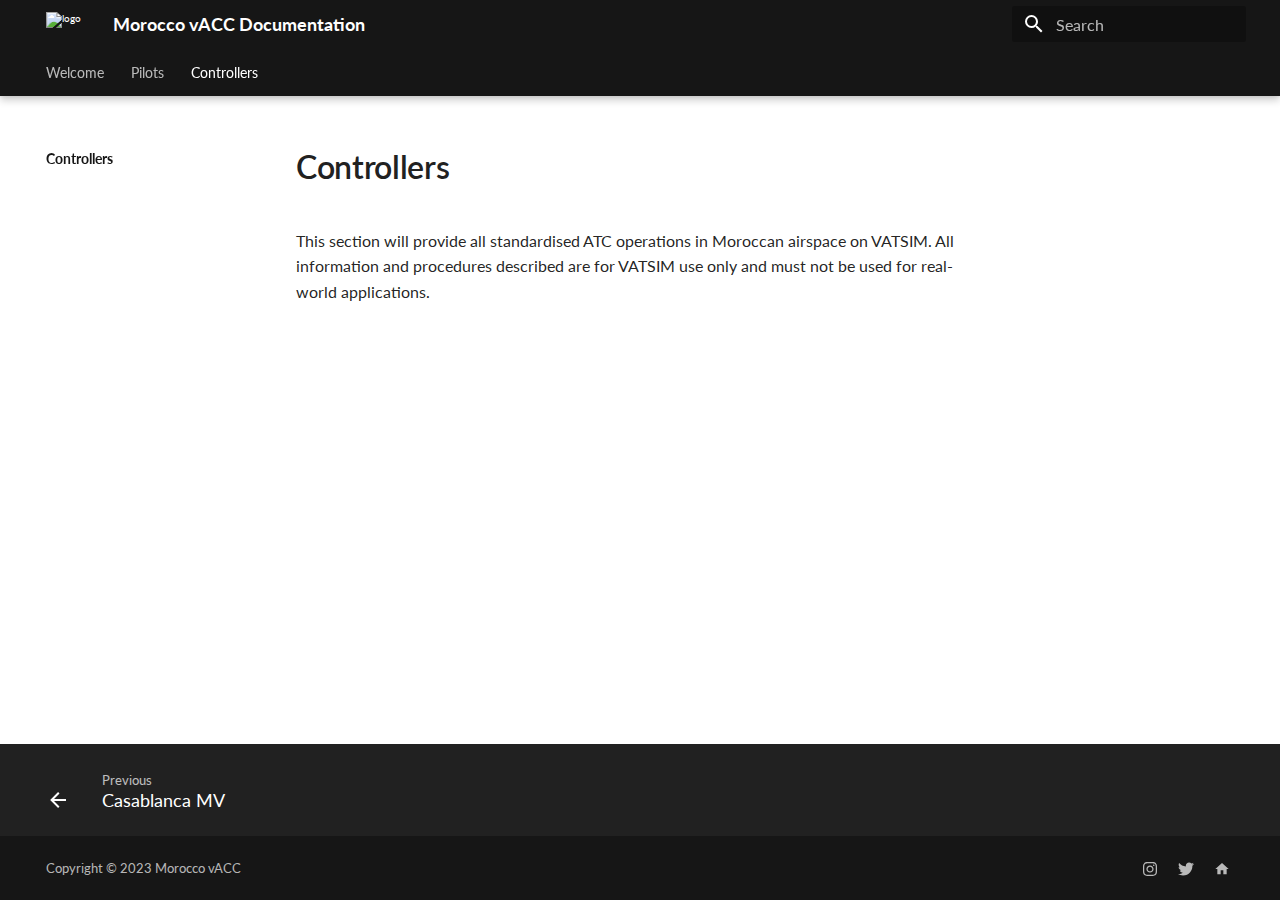
==== commit 6cd43ae6: "Deployed 5a02187 with MkDocs version: 1.4.2" ====
--- a/controllers/index.html
+++ b/controllers/index.html
@@ -440,7 +440,7 @@
 
   <h1>Controllers</h1>
 
-<p>This section will provide all standardisd ATC operations in Moroccan airspace on VATSIM. All information and procedures described are for VATSIM use only and must not be used for real-world applications.</p>
+<p>This section will provide all standardised ATC operations in Moroccan airspace on VATSIM. All information and procedures described are for VATSIM use only and must not be used for real-world applications.</p>
 
               
             </article>
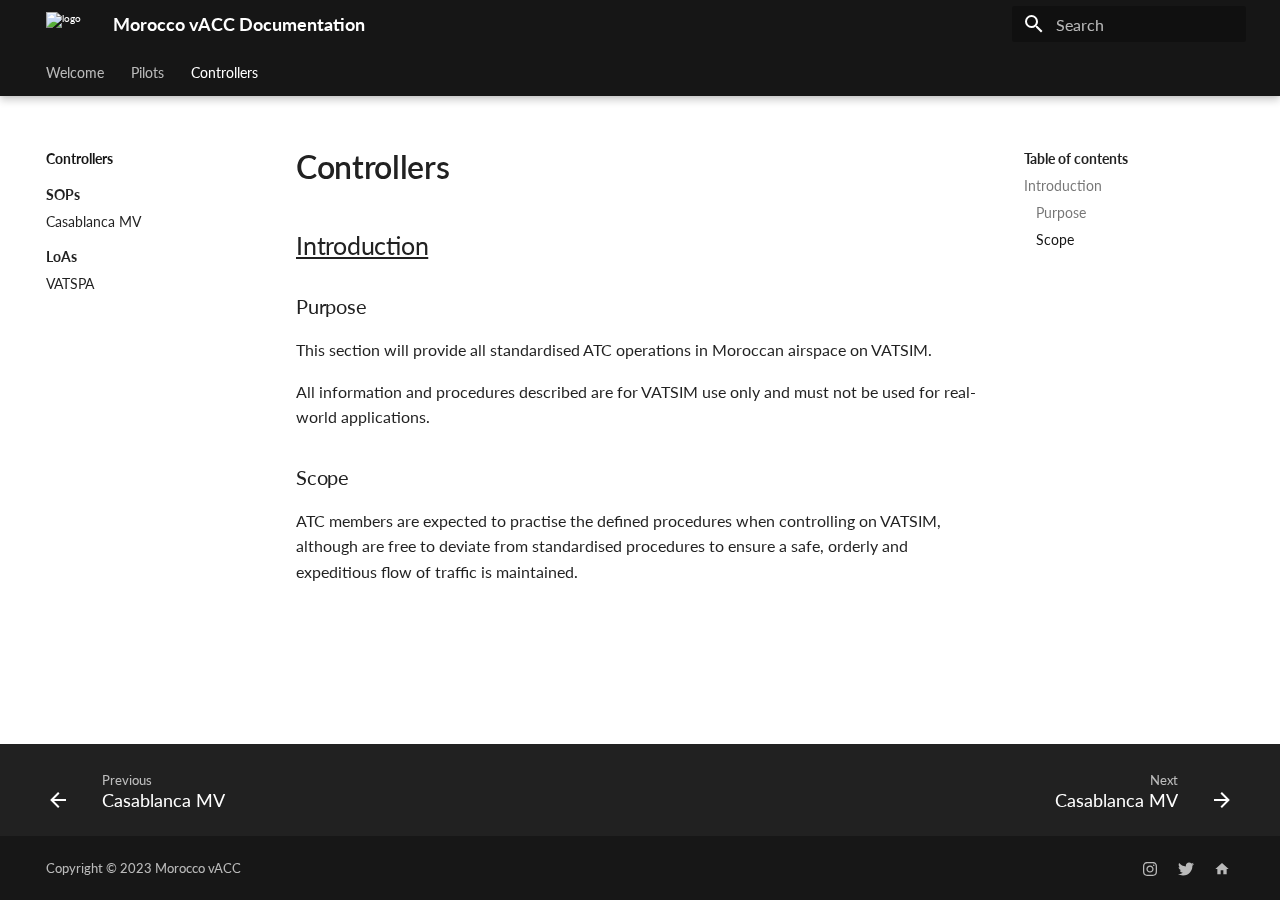
==== commit 6f031add: "Deployed c9a63d6 with MkDocs version: 1.4.2" ====
--- a/controllers/index.html
+++ b/controllers/index.html
@@ -63,6 +63,11 @@
     <input class="md-toggle" data-md-toggle="search" type="checkbox" id="__search" autocomplete="off">
     <label class="md-overlay" for="__drawer"></label>
     <div data-md-component="skip">
+      
+        
+        <a href="#introduction" class="md-skip">
+          Skip to content
+        </a>
       
     </div>
     <div data-md-component="announce">
@@ -380,12 +385,20 @@
             
           
         
+          
+        
+          
+        
       
       
         
         
         <div class="md-nav__link md-nav__link--index md-nav__link--active">
           <a href="./">Controllers</a>
+          
+            <label for="__nav_3">
+              <span class="md-nav__icon md-icon"></span>
+            </label>
           
         </div>
       
@@ -398,6 +411,112 @@
           
             
           
+            
+              
+  
+  
+  
+    
+      
+    
+    <li class="md-nav__item md-nav__item--section md-nav__item--nested">
+      
+      
+        <input class="md-nav__toggle md-toggle" data-md-toggle="__nav_3_2" type="checkbox" id="__nav_3_2" >
+      
+      
+      
+        
+          
+        
+      
+      
+        <label class="md-nav__link" for="__nav_3_2">
+          SOPs
+          <span class="md-nav__icon md-icon"></span>
+        </label>
+      
+      <nav class="md-nav" aria-label="SOPs" data-md-level="2">
+        <label class="md-nav__title" for="__nav_3_2">
+          <span class="md-nav__icon md-icon"></span>
+          SOPs
+        </label>
+        <ul class="md-nav__list" data-md-scrollfix>
+          
+            
+              
+  
+  
+  
+    <li class="md-nav__item">
+      <a href="sop/casablanca/" class="md-nav__link">
+        Casablanca MV
+      </a>
+    </li>
+  
+
+            
+          
+        </ul>
+      </nav>
+    </li>
+  
+
+            
+          
+            
+              
+  
+  
+  
+    
+      
+    
+    <li class="md-nav__item md-nav__item--section md-nav__item--nested">
+      
+      
+        <input class="md-nav__toggle md-toggle" data-md-toggle="__nav_3_3" type="checkbox" id="__nav_3_3" >
+      
+      
+      
+        
+          
+        
+      
+      
+        <label class="md-nav__link" for="__nav_3_3">
+          LoAs
+          <span class="md-nav__icon md-icon"></span>
+        </label>
+      
+      <nav class="md-nav" aria-label="LoAs" data-md-level="2">
+        <label class="md-nav__title" for="__nav_3_3">
+          <span class="md-nav__icon md-icon"></span>
+          LoAs
+        </label>
+        <ul class="md-nav__list" data-md-scrollfix>
+          
+            
+              
+  
+  
+  
+    <li class="md-nav__item">
+      <a href="loa/vatspa/" class="md-nav__link">
+        VATSPA
+      </a>
+    </li>
+  
+
+            
+          
+        </ul>
+      </nav>
+    </li>
+  
+
+            
+          
         </ul>
       </nav>
     </li>
@@ -422,6 +541,41 @@
   
   
   
+    <label class="md-nav__title" for="__toc">
+      <span class="md-nav__icon md-icon"></span>
+      Table of contents
+    </label>
+    <ul class="md-nav__list" data-md-component="toc" data-md-scrollfix>
+      
+        <li class="md-nav__item">
+  <a href="#introduction" class="md-nav__link">
+    Introduction
+  </a>
+  
+    <nav class="md-nav" aria-label="Introduction">
+      <ul class="md-nav__list">
+        
+          <li class="md-nav__item">
+  <a href="#purpose" class="md-nav__link">
+    Purpose
+  </a>
+  
+</li>
+        
+          <li class="md-nav__item">
+  <a href="#scope" class="md-nav__link">
+    Scope
+  </a>
+  
+</li>
+        
+      </ul>
+    </nav>
+  
+</li>
+      
+    </ul>
+  
 </nav>
                   </div>
                 </div>
@@ -440,7 +594,12 @@
 
   <h1>Controllers</h1>
 
-<p>This section will provide all standardised ATC operations in Moroccan airspace on VATSIM. All information and procedures described are for VATSIM use only and must not be used for real-world applications.</p>
+<h2 id="introduction">Introduction</h2>
+<h3 id="purpose">Purpose</h3>
+<p>This section will provide all standardised ATC operations in Moroccan airspace on VATSIM.</p>
+<p>All information and procedures described are for VATSIM use only and must not be used for real-world applications.</p>
+<h3 id="scope">Scope</h3>
+<p>ATC members are expected to practise the defined procedures when controlling on VATSIM, although are free to deviate from standardised procedures to ensure a safe, orderly and expeditious flow of traffic is maintained.</p>
 
               
             </article>
@@ -469,6 +628,21 @@
         </a>
       
       
+        
+        <a href="sop/casablanca/" class="md-footer__link md-footer__link--next" aria-label="Next: Casablanca MV" rel="next">
+          <div class="md-footer__title">
+            <div class="md-ellipsis">
+              <span class="md-footer__direction">
+                Next
+              </span>
+              Casablanca MV
+            </div>
+          </div>
+          <div class="md-footer__button md-icon">
+            <svg xmlns="http://www.w3.org/2000/svg" viewBox="0 0 24 24"><path d="M4 11v2h12l-5.5 5.5 1.42 1.42L19.84 12l-7.92-7.92L10.5 5.5 16 11H4Z"/></svg>
+          </div>
+        </a>
+      
     </nav>
   
   <div class="md-footer-meta md-typeset">
--- a/stylesheets/marvacc.css
+++ b/stylesheets/marvacc.css
@@ -62,6 +62,7 @@
 
 .md-typeset h2 {
   color: #212121;
+  text-decoration: underline;
   padding-bottom: 0.5em;
 }
 .md-typeset h3 {
@@ -69,14 +70,22 @@
 }
 .md-typeset h4 {
   padding-top: 1em;
-  text-decoration: underline;
+  text-decoration: none;
   font-weight: bold;
 }
+
 .md-typeset h5 {
   text-transform: capitalize;
-  color: #FFFFFF;
-  font-weight: bold;
 }
+
+.md-typeset h5, .md-typeset h6 {
+  color: var(--md-default-fg-color--light);
+  font-size: .95em;
+  font-weight: 700;
+  letter-spacing: -.01em;
+  margin: 1.25em 0;
+}
+
 .md-typeset h6 {
   text-transform: capitalize;
   color: #FFFFFF;
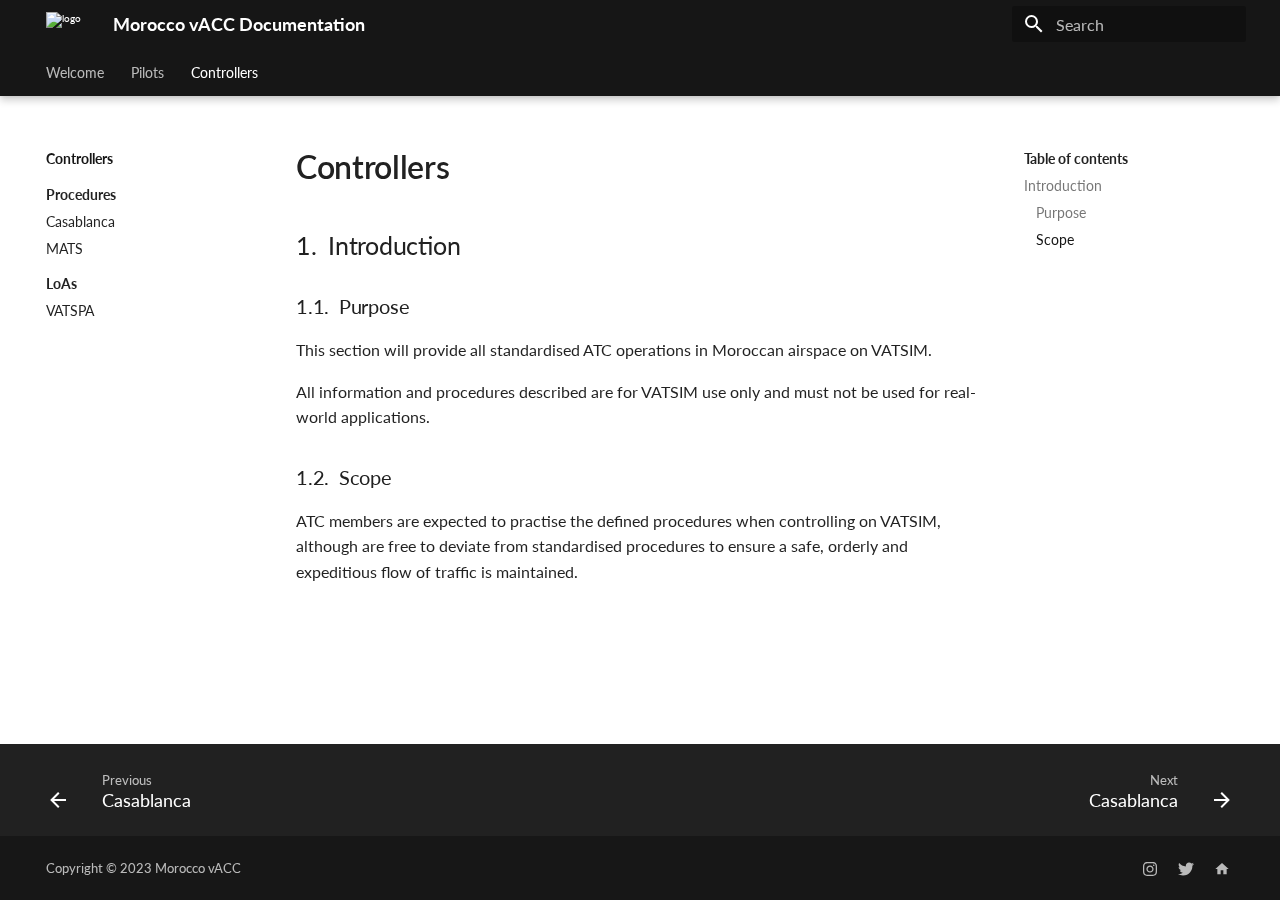
==== commit 6dc21f6b: "Deployed 991c8b6 with MkDocs version: 1.4.2" ====
--- a/controllers/index.html
+++ b/controllers/index.html
@@ -343,7 +343,7 @@
   
     <li class="md-nav__item">
       <a href="../pilots/briefings/casablanca/" class="md-nav__link">
-        Casablanca MV
+        Casablanca
       </a>
     </li>
   
@@ -429,17 +429,19 @@
         
           
         
+          
+        
       
       
         <label class="md-nav__link" for="__nav_3_2">
-          SOPs
+          Procedures
           <span class="md-nav__icon md-icon"></span>
         </label>
       
-      <nav class="md-nav" aria-label="SOPs" data-md-level="2">
+      <nav class="md-nav" aria-label="Procedures" data-md-level="2">
         <label class="md-nav__title" for="__nav_3_2">
           <span class="md-nav__icon md-icon"></span>
-          SOPs
+          Procedures
         </label>
         <ul class="md-nav__list" data-md-scrollfix>
           
@@ -449,8 +451,22 @@
   
   
     <li class="md-nav__item">
-      <a href="sop/casablanca/" class="md-nav__link">
-        Casablanca MV
+      <a href="procs/casablanca/" class="md-nav__link">
+        Casablanca
+      </a>
+    </li>
+  
+
+            
+          
+            
+              
+  
+  
+  
+    <li class="md-nav__item">
+      <a href="procs/mats/" class="md-nav__link">
+        MATS
       </a>
     </li>
   
@@ -613,7 +629,7 @@
     <nav class="md-footer__inner md-grid" aria-label="Footer">
       
         
-        <a href="../pilots/briefings/casablanca/" class="md-footer__link md-footer__link--prev" aria-label="Previous: Casablanca MV" rel="prev">
+        <a href="../pilots/briefings/casablanca/" class="md-footer__link md-footer__link--prev" aria-label="Previous: Casablanca" rel="prev">
           <div class="md-footer__button md-icon">
             <svg xmlns="http://www.w3.org/2000/svg" viewBox="0 0 24 24"><path d="M20 11v2H8l5.5 5.5-1.42 1.42L4.16 12l7.92-7.92L13.5 5.5 8 11h12Z"/></svg>
           </div>
@@ -622,20 +638,20 @@
               <span class="md-footer__direction">
                 Previous
               </span>
-              Casablanca MV
+              Casablanca
             </div>
           </div>
         </a>
       
       
         
-        <a href="sop/casablanca/" class="md-footer__link md-footer__link--next" aria-label="Next: Casablanca MV" rel="next">
+        <a href="procs/casablanca/" class="md-footer__link md-footer__link--next" aria-label="Next: Casablanca" rel="next">
           <div class="md-footer__title">
             <div class="md-ellipsis">
               <span class="md-footer__direction">
                 Next
               </span>
-              Casablanca MV
+              Casablanca
             </div>
           </div>
           <div class="md-footer__button md-icon">
--- a/stylesheets/marvacc.css
+++ b/stylesheets/marvacc.css
@@ -54,6 +54,40 @@
   position: relative;
 }
 
+body { counter-reset: h1counter h2counter h3counter h4counter h5counter h6counter; }
+
+h1 { counter-reset: h2counter; }
+h2 { counter-reset: h3counter; }
+h3 { counter-reset: h4counter; }
+h4 { counter-reset: h5counter; }
+h5 { counter-reset: h6counter; }
+h6 {}
+
+h2:before {
+    counter-increment: h2counter;
+    content: counter(h2counter) ".\0000a0\0000a0";
+}
+
+h3:before {
+    counter-increment: h3counter;
+    content: counter(h2counter) "." counter(h3counter) ".\0000a0\0000a0";
+}
+
+h4:before {
+    counter-increment: h4counter;
+    content: counter(h2counter) "." counter(h3counter) "." counter(h4counter) ".\0000a0\0000a0";
+}
+
+h5:before {
+    counter-increment: h5counter;
+    content: counter(h2counter) "." counter(h3counter) "." counter(h4counter) "." counter(h5counter) ".\0000a0\0000a0";
+}
+
+h6:before {
+    counter-increment: h6counter;
+    content: counter(h2counter) "." counter(h3counter) "." counter(h4counter) "." counter(h5counter) "." counter(h6counter) ".\0000a0\0000a0";
+}
+
 .md-typeset h2, .md-typeset h3, .md-typeset h4 {
   font-family: var(--header-font), sans-serif;
   font-weight: 400;
@@ -62,7 +96,7 @@
 
 .md-typeset h2 {
   color: #212121;
-  text-decoration: underline;
+  text-decoration: none;
   padding-bottom: 0.5em;
 }
 .md-typeset h3 {
@@ -109,6 +143,15 @@
   text-decoration: none;
 }
 
+td, th {
+  font-weight: 400;
+  vertical-align: center;
+}
+
+.md-typeset table:not([class]) :-webkit-any(th,td):not([align]) {
+    text-align: center;
+}
+
 .md-typeset table:not([class]) th {
   font-weight: bold;
   background-color: #999;
@@ -118,14 +161,36 @@
 .md-typeset table:not([class]) td {
   border-top: .05rem solid var(--md-default-fg-color--lightest);
   padding: .2375em 1.25em;
-  vertical-align: top;
+  margin: auto;
+  vertical-align: middle;
 }
 
 div.text {
   text-align: left;
   font-size: medium;
-  padding-left: 10%;
+  padding-left: 2.5%;
   padding-right: 15%
+}
+
+.md-typeset blockquote {
+  color: #313131;
+  margin-left: 0;
+  margin-right: 0;
+}
+
+[dir=ltr] .md-typeset blockquote {
+  padding-left: 0.6rem;
+}
+
+.md-typeset figure img {
+  display: block;
+  margin: auto;
+}
+
+.md-typeset figcaption {
+  font-style: italic;
+  text-align: center;
+  max-width: 60;
 }
 
 img {
